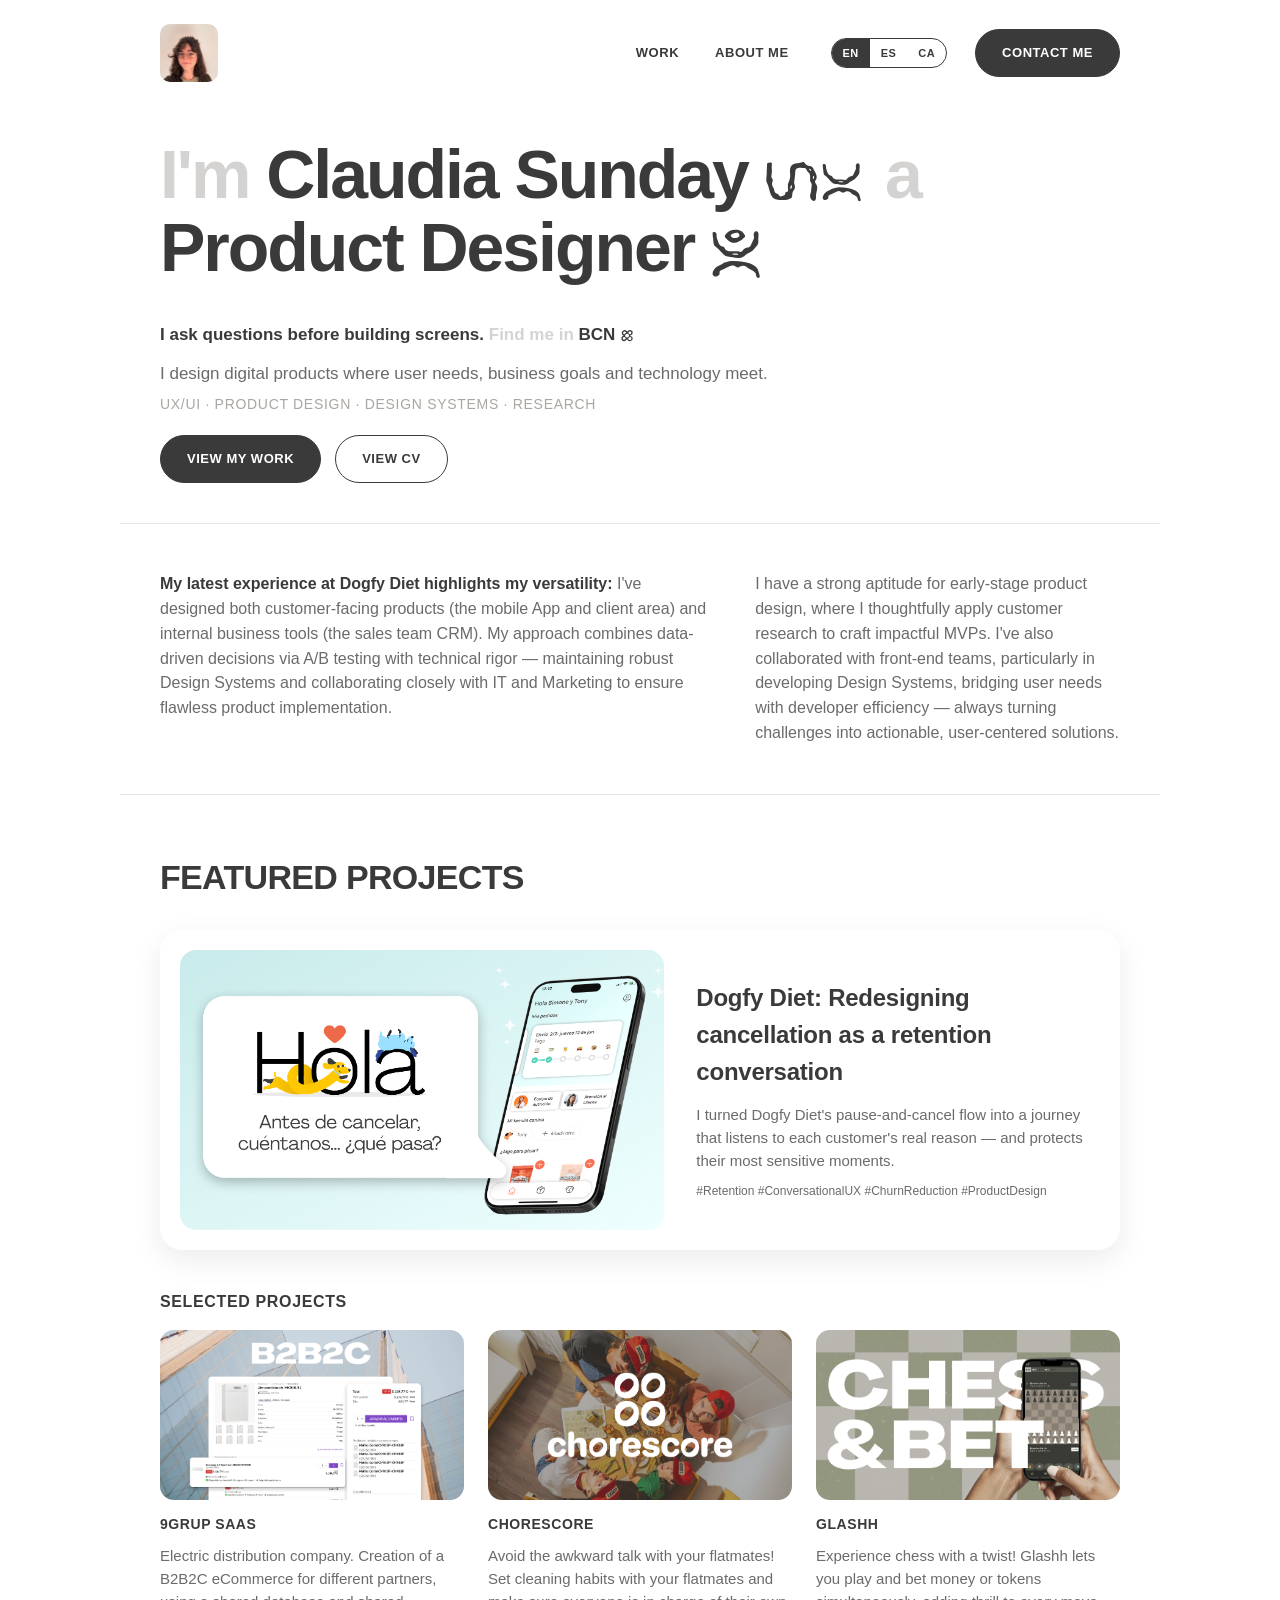
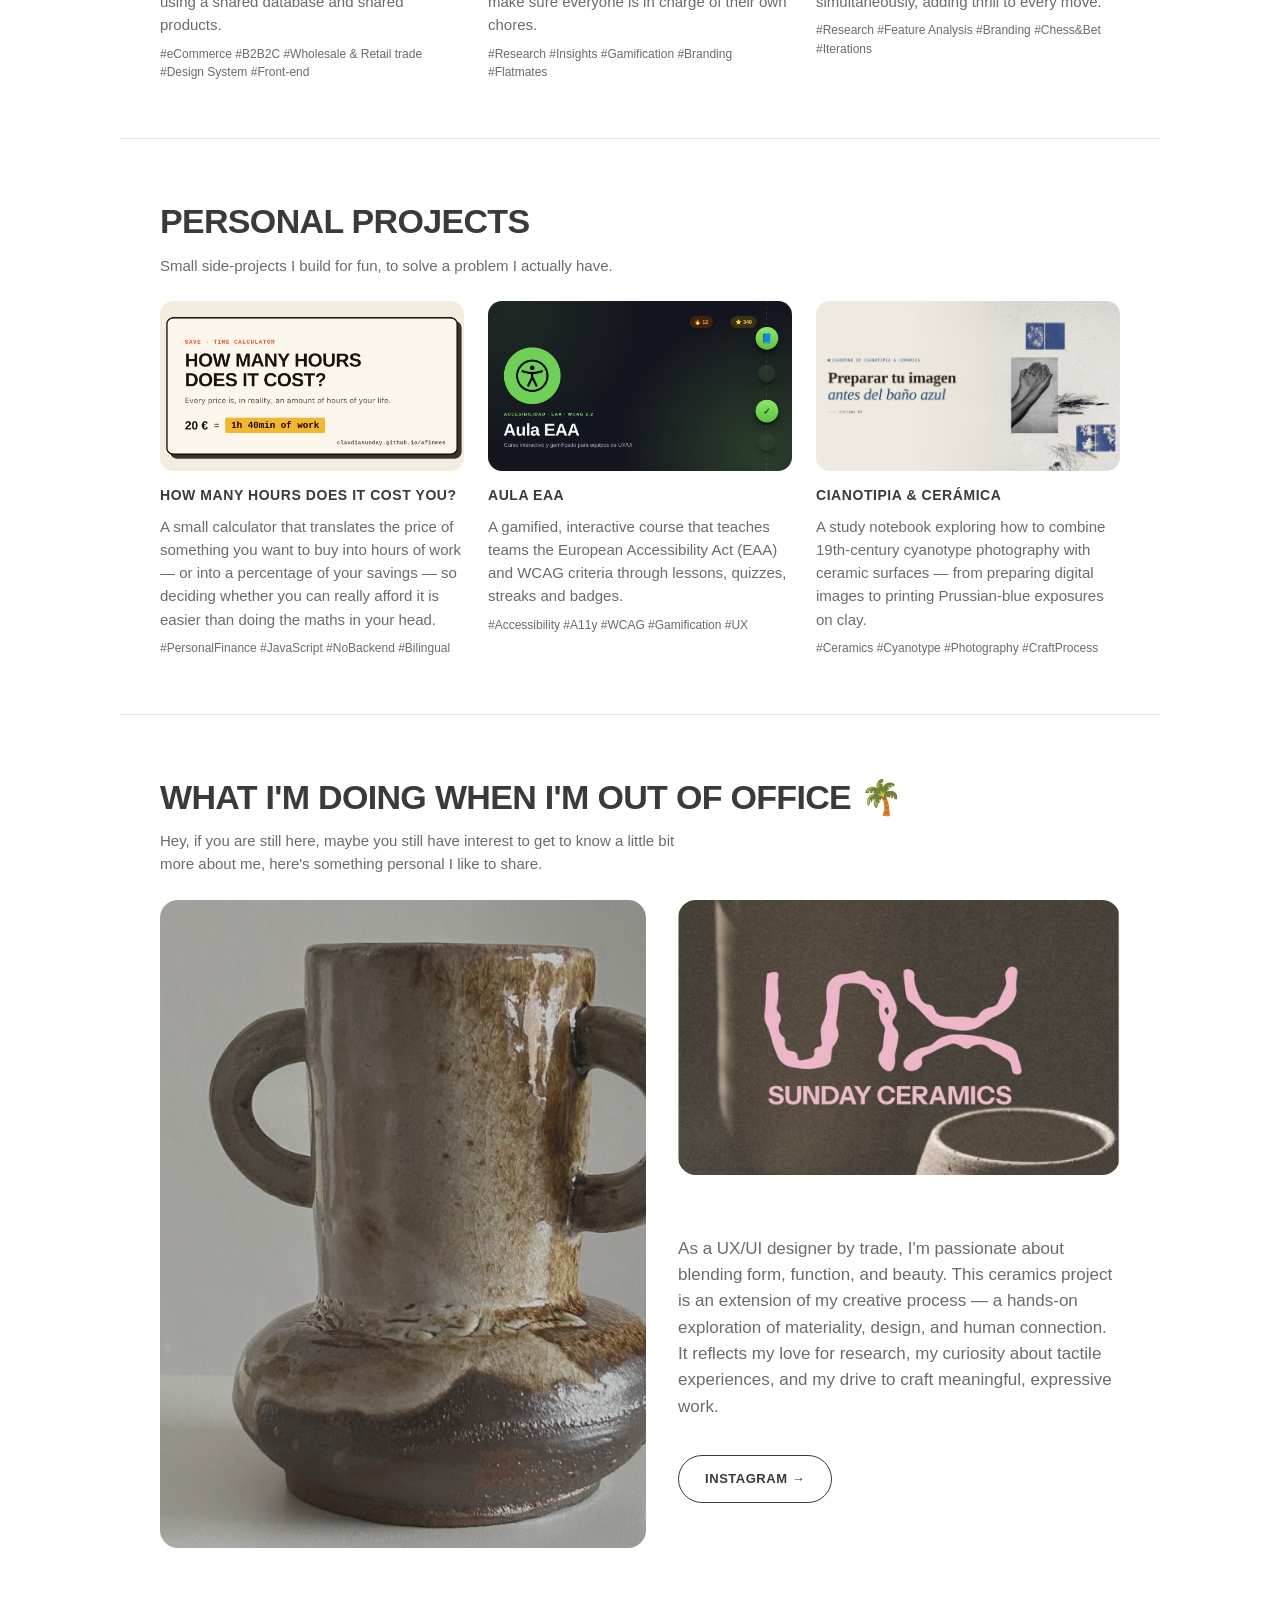
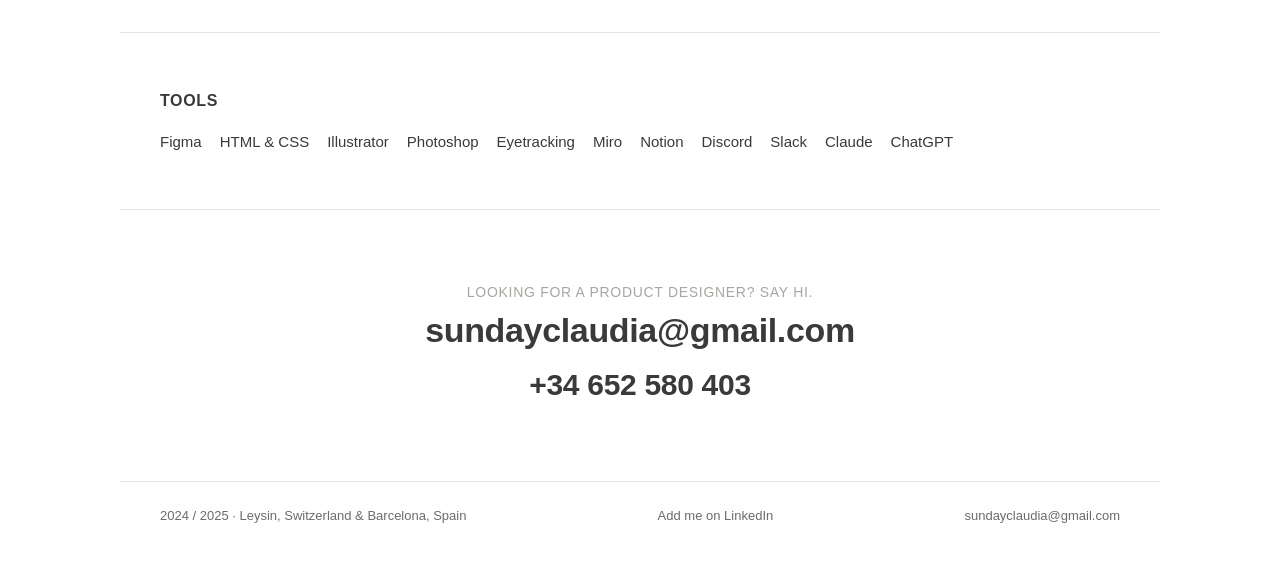
==== index.html @ dccb9d9d "cambios simultaneos" ====
<!DOCTYPE html>
<html lang="en">
<head>
    <meta charset="UTF-8">
    <meta http-equiv="X-UA-Compatible" content="IE=edge">
    <meta name="viewport" content="width=device-width, initial-scale=1.0">
    <link rel="stylesheet" href="stylesheet.css">
    <link rel="icon" href="favicon.png" type="image/png">
    <title>Claudia Domingo Ruiz — Product Designer, UX/UI</title>
    <meta name="description" content="Product Designer (UX/UI) based in Barcelona. Case studies across healthcare, video games, eLearning, risk assessment and FMCG, with a focus on early-stage product design and design systems.">
    <meta name="apple-mobile-web-app-title" content="Claudia Domingo — UX/UI Portfolio">
    <meta property="og:title" content="Claudia Domingo Ruiz — Product Designer, UX/UI">
    <meta property="og:site_name" content="Claudia Domingo — UX/UI Portfolio">
    <meta property="og:description" content="Product Designer (UX/UI) based in Barcelona. Case studies across healthcare, video games, eLearning, risk assessment and FMCG, with a focus on early-stage product design and design systems.">
    <meta property="og:type" content="website">
    <meta property="og:url" content="https://www.claudiasunday.com/">
    <meta name="twitter:card" content="summary_large_image">
    <!-- Google tag (gtag.js) -->
    <script async src="https://www.googletagmanager.com/gtag/js?id=G-ZMJE6FHS1Z"></script>
    <script>
      window.dataLayer = window.dataLayer || [];
      function gtag(){dataLayer.push(arguments);}
      gtag('js', new Date());
      gtag('config', 'G-ZMJE6FHS1Z');
    </script>
</head>
<body>
    <nav class="navbar" id="siteNav">
        <div class="navInner">
            <div class="navLogoClau">
                <a href="#projects"><img src="avatar-nav.jpg" alt="Claudia Domingo Ruiz" class="avatar"></a>
            </div>
            <button type="button" class="hamburger" id="hamburgerBtn" aria-label="Menu" aria-expanded="false">
                    <span></span><span></span><span></span>
                </button>
                <div class="navActions" id="navActions">
                <ul>
                    <li>
                        <a href="#projects" data-i18n="navWork">Work</a>
                    </li>
                    <li><a href="about.html" data-i18n="navAbout">About me</a></li>
                </ul>
                <div class="langToggle" role="group" aria-label="Language">
                    <button type="button" data-setlang="en">EN</button>
                    <button type="button" data-setlang="es">ES</button>
                    <button type="button" data-setlang="ca">CA</button>
                </div>
                <div class="langToggle langToggleMobile" role="group" aria-label="Language">
                    <span class="langMobileLabel" data-i18n="langMobileLabel">You can also view it in:</span>
                    <div class="langMobileLinks">
                        <button type="button" data-setlang="ca" data-i18n="langNameCa">Català</button>
                        <button type="button" data-setlang="es" data-i18n="langNameEs">Castellano</button>
                        <button type="button" data-setlang="en" data-i18n="langNameEn">English</button>
                    </div>
                </div>
                <a href="mailto:sundayclaudia@gmail.com" class="btn-pill nav-cta" data-i18n="navContact">Contact me</a>
            </div>
        </div>
    </nav>
    <div class="navScrim" id="navScrim"></div>

    <section class="hero">
        <h1>
            <span class="muted" data-i18n="heroCalled">I'm</span> <strong>Claudia Sunday</strong> <img src="LOGO.svg" alt="" class="icon-img">
            <span class="muted" data-i18n="heroAmA">a</span> <strong data-i18n="heroProductDesigner">Product Designer</strong> <img src="persona.svg" alt="" class="icon-img">
        </h1>

        <p class="heroFindMe">
            <strong data-i18n="heroAskQuestions">I ask questions before building screens.</strong>
            <span class="muted" data-i18n="heroFindMe">Find me in</span> <strong>BCN</strong> <img src="barcelona.svg" alt="" class="icon-img">
        </p>

        <p class="heroTagline"><span data-i18n="heroTagline">I design digital products where user needs, business goals and technology meet.</span> <span class="dotsep">UX/UI · Product Design · Design Systems · Research</span></p>

        <div class="heroCtas">
            <a href="#projects" class="btn-pill" data-i18n="ctaWork">View my work</a>
            <a href="about.html" class="btn-outline" data-i18n="ctaCV">View CV</a>
        </div>
    </section>

    <section class="homeBioCols">
        <div class="bioCol">
            <p data-i18n="bio1"><strong>My latest experience at Dogfy Diet highlights my versatility:</strong> I've designed both customer-facing products (the mobile App and client area) and internal business tools (the sales team CRM). My approach combines data-driven decisions via A/B testing with technical rigor — maintaining robust Design Systems and collaborating closely with IT and Marketing to ensure flawless product implementation.</p>
        </div>
        <div class="bioCol">
            <p data-i18n="bio2">I have a strong aptitude for early-stage product design, where I thoughtfully apply customer research to craft impactful MVPs. I've also collaborated with front-end teams, particularly in developing Design Systems, bridging user needs with developer efficiency — always turning challenges into actionable, user-centered solutions.</p>
        </div>
    </section>

    <section id="projects" class="projects">
        <div class="projectsHead">
            <h2 data-i18n="projectsHeading">Featured projects</h2>
            <a href="#" class="viewAll" data-i18n="viewAll">View all &rsaquo;</a>
        </div>

        <a class="featuredCase" href="dogfy.html" data-track="card_click" data-project="dogfy" data-location="featured">
            <img src="dogfy-cancel-hero.jpg" alt="Dogfy Diet subscription cancellation flow redesign">
            <div class="featuredCaseText">
                <h3 data-i18n="dogfyTitle">Dogfy Diet: Redesigning cancellation as a retention conversation</h3>
                <p data-i18n="dogfyDesc">I turned Dogfy Diet's pause-and-cancel flow into a journey that listens to each customer's real reason — and protects their most sensitive moments.</p>
                <div class="tags">#Retention #ConversationalUX #ChurnReduction #ProductDesign</div>
            </div>
        </a>

        <h3 class="pixelsTitle" data-i18n="selectedProjectsHeading">Selected projects</h3>
        <div class="projectsGrid">
            <a class="projectCard" href="9grup.html" data-track="card_click" data-project="9grup" data-location="grid">
                <img src="Card1.png" alt="9Grup SaaS project">
                <h3>9Grup SaaS</h3>
                <p data-i18n="p9grupDesc">Electric distribution company. Creation of a B2B2C eCommerce for different partners, using a shared database and shared products.</p>
                <div class="tags">#eCommerce #B2B2C #Wholesale &amp; Retail trade #Design System #Front-end</div>
            </a>
            <a class="projectCard" href="chorescore.html" data-track="card_click" data-project="chorescore" data-location="grid">
                <img src="Card2.png" alt="Chorescore project">
                <h3>Chorescore</h3>
                <p data-i18n="pChorescoreDesc">Avoid the awkward talk with your flatmates! Set cleaning habits with your flatmates and make sure everyone is in charge of their own chores.</p>
                <div class="tags">#Research #Insights #Gamification #Branding #Flatmates</div>
            </a>
            <a class="projectCard" href="glashh.html" data-track="card_click" data-project="glashh" data-location="grid">
                <img src="Card3.png" alt="Glashh project">
                <h3>Glashh</h3>
                <p data-i18n="pGlashhDesc">Experience chess with a twist! Glashh lets you play and bet money or tokens simultaneously, adding thrill to every move.</p>
                <div class="tags">#Research #Feature Analysis #Branding #Chess&amp;Bet #Iterations</div>
            </a>
        </div>
    </section>

    <section class="ceramics" style="border-top:1px solid var(--line);">
        <h2 data-i18n="personalProjectsHeading">Personal projects</h2>
        <p class="sub" data-i18n="personalProjectsSub">Small side-projects I build for fun, to solve a problem I actually have.</p>
        <div class="personalProjectsGrid">
            <a class="projectCard" href="https://claudiasunday.github.io/afinmes/" target="_blank" rel="noopener">
                <img src="afinmes-card-en.png" alt="Quantes hores et costa? — calculator preview" data-i18n-img="afinmesImg">
                <h3 data-i18n="afinmesTitle">How many hours does it cost you?</h3>
                <p data-i18n="afinmesDesc">A small calculator that translates the price of something you want to buy into hours of work — or into a percentage of your savings — so deciding whether you can really afford it is easier than doing the maths in your head.</p>
                <div class="tags">#PersonalFinance #JavaScript #NoBackend #Bilingual</div>
            </a>
            <a class="projectCard" href="https://claudiasunday.github.io/accesibility/" target="_blank" rel="noopener">
                <img src="aula-eaa-card.png" alt="Aula EAA — gamified accessibility course preview">
                <h3 data-i18n="aulaeaaTitle">Aula EAA</h3>
                <p data-i18n="aulaeaaDesc">A gamified, interactive course that teaches teams the European Accessibility Act (EAA) and WCAG criteria through lessons, quizzes, streaks and badges.</p>
                <div class="tags">#Accessibility #A11y #WCAG #Gamification #UX</div>
            </a>
            <a class="projectCard" href="https://claudiasunday.github.io/ceramica-cenotipia/" target="_blank" rel="noopener">
                <img src="cianotipia-card.png" alt="Cianotipia &amp; Cerámica — cyanotype on ceramics study notebook preview">
                <h3 data-i18n="cianotipiaTitle">Cianotipia &amp; Cerámica</h3>
                <p data-i18n="cianotipiaDesc">A study notebook exploring how to combine 19th-century cyanotype photography with ceramic surfaces — from preparing digital images to printing Prussian-blue exposures on clay.</p>
                <div class="tags">#Ceramics #Cyanotype #Photography #CraftProcess</div>
            </a>
        </div>
    </section>

    <section class="ceramics" id="ceramicsSection">
        <h2><span data-i18n="oooHeading">What I'm doing when I'm out of office</span> <span class="emoji">🌴</span></h2>
        <p class="sub" data-i18n="oooSub">Hey, if you are still here, maybe you still have interest to get to know a little bit more about me, here's something personal I like to share.</p>
        <div class="ceramicsGrid" id="ceramicsGrid">
            <img src="ceramics-vases.jpg" alt="Close-up of a handmade glazed ceramic vase with two handles" class="cgLeft">
            <div class="cgRightCol">
                <img src="ceramics-logo.png" alt="Sunday Ceramics logo" class="cgRight" id="cgRight">
                <div class="cgText" id="cgText">
                    <h3 class="pixelsTitle" data-i18n="pixelsTitle">From pixels to pottery</h3>
                    <p data-i18n="pixelsDesc">As a UX/UI designer by trade, I'm passionate about blending form, function, and beauty. This ceramics project is an extension of my creative process — a hands-on exploration of materiality, design, and human connection. It reflects my love for research, my curiosity about tactile experiences, and my drive to craft meaningful, expressive work.</p>
                    <a href="https://www.instagram.com/sun_____house/" target="_blank" rel="noopener" class="btn-outline" style="margin-top:16px;">Instagram &rarr;</a>
                </div>
            </div>
        </div>
    </section>

    <section class="tools">
        <h3 data-i18n="toolsHeading">Tools</h3>
        <ul class="toolsList">
            <li>Figma</li>
            <li>HTML &amp; CSS</li>
            <li>Illustrator</li>
            <li>Photoshop</li>
            <li>Eyetracking</li>
            <li>Miro</li>
            <li>Notion</li>
            <li>Discord</li>
            <li>Slack</li>
            <li>Claude</li>
            <li>ChatGPT</li>
        </ul>
    </section>

    <section class="contact">
        <h2 data-i18n="contactHeading">Looking for a Product Designer? Say hi.</h2>
        <a class="contactEmail" href="mailto:sundayclaudia@gmail.com">sundayclaudia@gmail.com</a>
        <a class="contactPhone" href="tel:+34652580403">+34 652 580 403</a>
    </section>

    <footer class="site">
        <span data-i18n="footerLocation">Barcelona, Spain</span>
        <a href="https://www.linkedin.com/in/claudiadom/" target="_blank" rel="noopener" data-i18n="footerLinkedin">Add me on LinkedIn</a>
        <a href="mailto:sundayclaudia@gmail.com">sundayclaudia@gmail.com</a>
    </footer>

    <script src="i18n.js"></script>
    <script src="reveal.js"></script>
    <script>
        (function () {
            var nav = document.getElementById('siteNav');
            var THRESHOLD = 60;
            function onScroll() {
                if (window.scrollY > THRESHOLD) {
                    nav.classList.add('scrolled');
                } else {
                    nav.classList.remove('scrolled');
                }
            }
            window.addEventListener('scroll', onScroll, { passive: true });
            onScroll();

            var hamburgerBtn = document.getElementById('hamburgerBtn');
            var navActionsEl = document.getElementById('navActions');
            var navScrimEl = document.getElementById('navScrim');
            if (hamburgerBtn && navActionsEl) {
                hamburgerBtn.addEventListener('click', function () {
                    var isOpen = navActionsEl.classList.toggle('open');
                    hamburgerBtn.classList.toggle('open', isOpen);
                    hamburgerBtn.setAttribute('aria-expanded', isOpen ? 'true' : 'false');
                    if (navScrimEl) navScrimEl.classList.toggle('open', isOpen);
                });
                navActionsEl.querySelectorAll('a').forEach(function (link) {
                    link.addEventListener('click', function () {
                        navActionsEl.classList.remove('open');
                        hamburgerBtn.classList.remove('open');
                        hamburgerBtn.setAttribute('aria-expanded', 'false');
                        if (navScrimEl) navScrimEl.classList.remove('open');
                    });
                });
                if (navScrimEl) {
                    navScrimEl.addEventListener('click', function () {
                        navActionsEl.classList.remove('open');
                        hamburgerBtn.classList.remove('open');
                        hamburgerBtn.setAttribute('aria-expanded', 'false');
                        navScrimEl.classList.remove('open');
                    });
                }
            }

            var cgRight = document.getElementById('cgRight');
            var cgText = document.getElementById('cgText');
            var section = document.getElementById('ceramicsSection');
            if (cgRight && cgText && section && 'IntersectionObserver' in window) {
                var cgTimer = null;
                var observer = new IntersectionObserver(function (entries) {
                    entries.forEach(function (entry) {
                        if (entry.isIntersecting) {
                            clearTimeout(cgTimer);
                            cgTimer = setTimeout(function () {
                                cgRight.classList.add('shrink');
                                cgText.classList.add('visible');
                            }, 450);
                            observer.unobserve(section); // reveal once, then leave it visible for good
                        }
                    });
                }, { threshold: 0.45 });
                observer.observe(section);
            }

            var pageDict = {
                en: {
                    heroCalled: "I'm", heroAmA: "a", heroAskQuestions: "I ask questions before building screens.",
                    heroProductDesigner: "Product Designer", heroFindMe: "Find me in",
                    heroTagline: "I design digital products where user needs, business goals and technology meet.",
                    ctaWork: "View my work", ctaCV: "View CV",
                    bio1: "<strong>My latest experience at Dogfy Diet highlights my versatility:</strong> I've designed both customer-facing products (the mobile App and client area) and internal business tools (the sales team CRM). My approach combines data-driven decisions via A/B testing with technical rigor — maintaining robust Design Systems and collaborating closely with IT and Marketing to ensure flawless product implementation.",
                    bio2: "I have a strong aptitude for early-stage product design, where I thoughtfully apply customer research to craft impactful MVPs. I've also collaborated with front-end teams, particularly in developing Design Systems, bridging user needs with developer efficiency — always turning challenges into actionable, user-centered solutions.",
                    projectsHeading: "Featured projects", selectedProjectsHeading: "Selected projects", viewAll: "View all &rsaquo;",
                    dogfyTitle: "Dogfy Diet: Redesigning cancellation as a retention conversation",
                    dogfyDesc: "I turned Dogfy Diet's pause-and-cancel flow into a journey that listens to each customer's real reason — and protects their most sensitive moments.",
                    p9grupDesc: "Electric distribution company. Creation of a B2B2C eCommerce for different partners, using a shared database and shared products.",
                    pChorescoreDesc: "Avoid the awkward talk with your flatmates! Set cleaning habits with your flatmates and make sure everyone is in charge of their own chores.",
                    pGlashhDesc: "Experience chess with a twist! Glashh lets you play and bet money or tokens simultaneously, adding thrill to every move.",
                    oooHeading: "What I'm doing when I'm out of office",
                    oooSub: "Hey, if you are still here, maybe you still have interest to get to know a little bit more about me, here's something personal I like to share.",
                    pixelsTitle: "From pixels to pottery",
                    pixelsDesc: "As a UX/UI designer by trade, I'm passionate about blending form, function, and beauty. This ceramics project is an extension of my creative process — a hands-on exploration of materiality, design, and human connection. It reflects my love for research, my curiosity about tactile experiences, and my drive to craft meaningful, expressive work.",
                    toolsHeading: "Tools",
                    personalProjectsHeading: "Personal projects",
                    personalProjectsSub: "Small side-projects I build for fun, to solve a problem I actually have.",
                    afinmesTitle: "How many hours does it cost you?",
                    afinmesDesc: "A small calculator that translates the price of something you want to buy into hours of work — or into a percentage of your savings — so deciding whether you can really afford it is easier than doing the maths in your head.",
                    aulaeaaTitle: "Aula EAA",
                    aulaeaaDesc: "A gamified, interactive course that teaches teams the European Accessibility Act (EAA) and WCAG criteria through lessons, quizzes, streaks and badges.",
                    cianotipiaTitle: "Cianotipia & Cerámica",
                    cianotipiaDesc: "A study notebook exploring how to combine 19th-century cyanotype photography with ceramic surfaces — from preparing digital images to printing Prussian-blue exposures on clay.",
                    afinmesCta: "Try it &rarr;",
                    afinmesImg: "afinmes-card-en.png"
                },
                es: {
                    heroCalled: "Soy", heroAmA: "Soy", heroAskQuestions: "Hago preguntas antes de hacer pantallas.",
                    heroProductDesigner: "Product Designer", heroFindMe: "Encuéntrame en",
                    heroTagline: "Diseño productos digitales donde se encuentran las necesidades del usuario, los objetivos de negocio y la tecnología.",
                    ctaWork: "Ver mi trabajo", ctaCV: "Ver CV",
                    bio1: "<strong>Mi última experiencia en Dogfy Diet muestra mi versatilidad:</strong> he diseñado tanto productos de cara al cliente (la App y el área de cliente) como herramientas internas de negocio (el CRM del equipo de ventas). Mi enfoque combina decisiones basadas en datos mediante A/B testing con rigor técnico — manteniendo Design Systems robustos y colaborando estrechamente con IT y Marketing para asegurar una implementación impecable.",
                    bio2: "Tengo una gran aptitud para el diseño de producto en fases tempranas, donde aplico la investigación de usuarios de forma reflexiva para crear MVPs con impacto real. También he colaborado con equipos de front-end, especialmente desarrollando Design Systems, conectando las necesidades del usuario con la eficiencia del desarrollador — convirtiendo siempre los retos en soluciones centradas en las personas.",
                    projectsHeading: "Proyectos destacados", selectedProjectsHeading: "Proyectos seleccionados", viewAll: "Ver todos &rsaquo;",
                    dogfyTitle: "Dogfy Diet: rediseñar la cancelación como una conversación de retención",
                    dogfyDesc: "Convertí el flujo de pausas y bajas de Dogfy Diet en un recorrido que escucha el porqué de cada cliente — y protege sus momentos más sensibles.",
                    p9grupDesc: "Empresa de distribución eléctrica. Creación de un eCommerce B2B2C para distintos partners, usando una base de datos y productos compartidos.",
                    pChorescoreDesc: "¡Evita la charla incómoda con tus compañeros de piso! Crea hábitos de limpieza y asegúrate de que cada uno se hace cargo de sus tareas.",
                    pGlashhDesc: "Vive el ajedrez con un giro distinto. Glashh te permite jugar y apostar dinero o tokens a la vez, añadiendo emoción a cada movimiento.",
                    oooHeading: "Qué hago cuando estoy fuera de la oficina",
                    oooSub: "Oye, si sigues aquí, quizá te interese conocerme un poco mejor — aquí va algo personal que me gusta compartir.",
                    pixelsTitle: "De los píxeles a la cerámica",
                    pixelsDesc: "Como diseñadora UX/UI de profesión, me apasiona combinar forma, función y belleza. Este proyecto de cerámica es una extensión de mi proceso creativo — una exploración práctica de la materialidad, el diseño y la conexión humana. Refleja mi amor por la investigación, mi curiosidad por las experiencias táctiles y mis ganas de crear trabajo significativo y expresivo.",
                    toolsHeading: "Herramientas",
                    personalProjectsHeading: "Proyectos personales",
                    personalProjectsSub: "Pequeños proyectos que hago por diversión, para resolver un problema que tengo de verdad.",
                    afinmesTitle: "¿Cuántas horas te cuesta?",
                    afinmesDesc: "Una pequeña calculadora que traduce el precio de una compra en horas de trabajo — o en un porcentaje de tus ahorros — para que decidir si te lo puedes permitir sea más fácil que hacer números de cabeza.",
                    aulaeaaTitle: "Aula EAA",
                    aulaeaaDesc: "Curso interactivo y gamificado que enseña a los equipos la Ley Europea de Accesibilidad (EAA) y los criterios WCAG a través de lecciones, quizzes, rachas e insignias.",
                    cianotipiaTitle: "Cianotipia & Cerámica",
                    cianotipiaDesc: "Un cuaderno de estudio sobre cómo combinar la cianotipia (técnica fotográfica del siglo XIX) con superficies cerámicas — desde la preparación digital de la imagen hasta la exposición en azul de Prusia sobre barro.",
                    afinmesCta: "Pruébala &rarr;",
                    afinmesImg: "afinmes-card-es.png"
                },
                ca: {
                    heroCalled: "Sóc", heroAmA: "Sóc", heroAskQuestions: "Faig preguntes abans de fer pantalles.",
                    heroProductDesigner: "Product Designer", heroFindMe: "Troba'm a",
                    heroTagline: "Dissenyo productes digitals on es troben les necessitats de l'usuari, els objectius de negoci i la tecnologia.",
                    ctaWork: "Veure la meva feina", ctaCV: "Veure CV",
                    bio1: "<strong>La meva última experiència a Dogfy Diet mostra la meva versatilitat:</strong> he dissenyat tant productes de cara al client (l'App i l'àrea de client) com eines internes de negoci (el CRM de l'equip de vendes). El meu enfocament combina decisions basades en dades mitjançant A/B testing amb rigor tècnic — mantenint Design Systems robustos i col·laborant estretament amb IT i Marketing per assegurar una implementació impecable.",
                    bio2: "Tinc una gran aptitud pel disseny de producte en fases inicials, on aplico la recerca d'usuaris de forma reflexiva per crear MVPs amb impacte real. També he col·laborat amb equips de front-end, especialment desenvolupant Design Systems, connectant les necessitats de l'usuari amb l'eficiència del desenvolupador — convertint sempre els reptes en solucions centrades en les persones.",
                    projectsHeading: "Projectes destacats", selectedProjectsHeading: "Projectes seleccionats", viewAll: "Veure tots &rsaquo;",
                    dogfyTitle: "Dogfy Diet: redissenyar la cancel·lació com una conversa de retenció",
                    dogfyDesc: "Vaig convertir el flux de pauses i baixes de Dogfy Diet en un recorregut que escolta el perquè de cada client — i protegeix els seus moments més sensibles.",
                    p9grupDesc: "Empresa de distribució elèctrica. Creació d'un eCommerce B2B2C per a diferents partners, amb una base de dades i productes compartits.",
                    pChorescoreDesc: "Evita la conversa incòmoda amb els teus companys de pis! Crea hàbits de neteja i assegura't que cadascú es fa càrrec de les seves tasques.",
                    pGlashhDesc: "Viu els escacs amb un gir diferent. Glashh et permet jugar i apostar diners o tokens alhora, afegint emoció a cada moviment.",
                    oooHeading: "Què faig quan estic fora de l'oficina",
                    oooSub: "Ei, si encara ets aquí, potser t'interessa conèixer-me una mica millor — aquí va alguna cosa personal que m'agrada compartir.",
                    pixelsTitle: "Dels píxels a la ceràmica",
                    pixelsDesc: "Com a dissenyadora UX/UI d'ofici, m'apassiona combinar forma, funció i bellesa. Aquest projecte de ceràmica és una extensió del meu procés creatiu — una exploració pràctica de la materialitat, el disseny i la connexió humana. Reflecteix el meu amor per la recerca, la meva curiositat per les experiències tàctils i les meves ganes de crear treball significatiu i expressiu.",
                    toolsHeading: "Eines",
                    personalProjectsHeading: "Projectes personals",
                    personalProjectsSub: "Petits projectes que faig per diversió, per resoldre un problema que tinc de veritat.",
                    afinmesTitle: "Quantes hores et costa?",
                    afinmesDesc: "Una calculadora que tradueix el preu d'una compra en hores de feina — o en percentatge del teu estalvi — perquè decidir si te la pots permetre sigui més fàcil que fer números al cap.",
                    aulaeaaTitle: "Aula EAA",
                    aulaeaaDesc: "Curs interactiu i gamificat que ensenya als equips la Llei Europea d'Accessibilitat (EAA) i els criteris WCAG mitjançant lliçons, qüestionaris, ratxes i insígnies.",
                    cianotipiaTitle: "Cianotipia & Ceràmica",
                    cianotipiaDesc: "Un quadern d'estudi sobre com combinar la cianotípia (tècnica fotogràfica del segle XIX) amb superfícies ceràmiques — des de la preparació digital de la imatge fins a l'exposició en blau de Prússia sobre fang.",
                    afinmesCta: "Prova-la &rarr;",
                    afinmesImg: "afinmes-card-ca.png"
                }
            };
            I18N_APPLY(pageDict);
        })();
    </script>
</body>
</html>
---- stylesheet.css ----
:root {
    --ink: #3A3A3A;
    --bg: #FFFFFF;
    --muted: #6B6B6B;
    --line: #E4E4E4;
    --accent: #2F6BFF;
    --radius-pill: 999px;
    --maxw: 1040px;
}

html {
    scroll-behavior: smooth;
}

* { box-sizing: border-box; }

body {
    margin: 0;
    background: var(--bg);
    color: var(--ink);
    font-family: "Helvetica Neue", Helvetica, Arial, sans-serif;
    font-size: 17px;
    line-height: 1.55;
    -webkit-font-smoothing: antialiased;
}

h1, h2, h3 {
    font-weight: 800;
    letter-spacing: -0.02em;
    margin: 0;
}

p { color: var(--muted); margin: 0 0 1.1em; max-width: 62ch; }
a { color: var(--ink); }

section, footer.site {
    max-width: var(--maxw);
    margin: 0 auto;
    padding: 56px 40px;
}

/* NAV */
.navbar {
    position: sticky;
    top: 0;
    z-index: 100;
    background: var(--bg);
    margin: 0;
    padding: 0;
    transition: box-shadow .3s ease;
}
.navInner {
    max-width: var(--maxw);
    margin: 0 auto;
    display: flex;
    align-items: center;
    justify-content: space-between;
    padding: 24px 40px;
    transition: padding .3s ease;
}
.navbar.scrolled {
    box-shadow: 0 1px 0 var(--line);
}
.navLogoClau .avatar {
    height: 58px; width: 58px; object-fit: cover;
    border-radius: 10px; display: block;
    transition: height .3s ease, width .3s ease;
}
.navbar.scrolled .navLogoClau .avatar {
    height: 44px; width: 44px;
}
.navActions { display: flex; align-items: center; gap: 28px; }
.navbar ul { list-style: none; display: flex; flex-direction: row; gap: 8px; margin: 0; padding: 0; }
.navbar li { text-transform: uppercase; font-size: 13px; font-weight: 700; letter-spacing: .04em; }
.navbar ul a { display: block; color: var(--ink); text-decoration: none; padding: 10px 14px; transition: color .15s; }
.navbar ul a:hover { color: var(--accent); }
.nav-cta { margin: 0; padding: 14px 24px; font-size: 12px; }
.langToggle {
    display: flex;
    align-items: center;
    border: 1.5px solid var(--ink);
    border-radius: var(--radius-pill);
    overflow: hidden;
}
.langToggle button {
    background: transparent;
    border: none;
    color: var(--ink);
    font-size: 11px;
    font-weight: 700;
    letter-spacing: .04em;
    padding: 8px 11px;
    cursor: pointer;
    transition: background .15s, color .15s;
}
.langToggle button.active { background: var(--ink); color: #fff; }
.langToggle button:not(.active):hover { background: #F5F4F1; }
.langToggleMobile { display: none; }
.langMobileLabel {
    font-size: 12px;
    color: var(--muted);
    text-transform: uppercase;
    letter-spacing: .04em;
}
.langMobileLinks { display: flex; gap: 16px; }
.langToggleMobile .langMobileLinks button {
    background: none;
    border: none;
    padding: 0;
    font-size: 14px;
    font-weight: 700;
    color: var(--ink);
    text-decoration: underline;
    text-underline-offset: 3px;
    cursor: pointer;
}
.langToggleMobile .langMobileLinks button.active { color: var(--accent); }

/* HERO */
.hero {
    padding-top: 32px;
    padding-bottom: 40px;
}
.hero h1 {
    font-size: clamp(32px, 8.5vw, 68px);
    line-height: 1.08;
    letter-spacing: -0.03em;
    margin-bottom: 40px;
    max-width: none;
    font-weight: 800;
    color: var(--ink);
}
.hero h1 .muted { color: #d4d3d2; font-weight: 800; }
.hero h1 .icon-img { height: 0.9em; width: auto; vertical-align: middle; display: inline-block; }
.hero p { font-size: 17px; max-width: 68ch; }
.heroFindMe {
    font-size: clamp(20px, 5.4vw, 44px);
    line-height: 1.2;
    font-weight: 800;
    color: var(--ink);
    margin-top: 0;
    margin-bottom: 16px;
}
.heroFindMe .muted { color: #d4d3d2; font-weight: 800; }
.heroFindMe .icon-img { height: 0.9em; width: auto; vertical-align: middle; display: inline-block; }
.hero p strong { color: var(--ink); }

.btn-pill, .btn-outline {
    display: inline-flex;
    align-items: center;
    justify-content: center;
    height: 48px;
    box-sizing: border-box;
    text-decoration: none;
    font-weight: 700;
    font-size: 13px;
    text-transform: uppercase;
    letter-spacing: .04em;
    padding: 0 26px;
    border-radius: var(--radius-pill);
    border: 1.5px solid var(--ink);
    transition: opacity .15s, background .15s, color .15s;
}
.btn-pill {
    background: var(--ink);
    color: #fff;
}
.btn-pill:hover { opacity: .78; }

/* DESCRIBE */
.describe { border-top: 1px solid var(--line); }
.describe h2 { font-size: clamp(22px, 2.6vw, 28px); margin-bottom: 16px; }
.describe p { max-width: 72ch; }

/* CERAMICS */
.ceramics { border-top: 1px solid var(--line); }
.ceramics h2 { font-size: clamp(26px, 3.4vw, 34px); text-transform: uppercase; }
.ceramics .sub { margin-top: 6px; font-size: 15px; }
.ceramicsGrid {
    display: grid;
    grid-template-columns: 1.1fr 1fr;
    gap: 32px;
    margin: 24px 0 28px;
    align-items: stretch;
}
.cgLeft {
    width: 100%;
    height: 100%;
    min-height: 460px;
    object-fit: cover;
    border-radius: 18px;
    display: block;
}
.cgRightCol { display: flex; flex-direction: column; }
.cgRight {
    width: 100%;
    height: 400px;
    object-fit: cover;
    border-radius: 18px;
    display: block;
    transition: height .6s cubic-bezier(.4,0,.2,1);
}
.cgRight.shrink { height: 275px; }
.cgText {
    max-height: 0;
    opacity: 0;
    overflow: hidden;
    transition: max-height .6s cubic-bezier(.4,0,.2,1), opacity .5s ease .1s, margin-top .6s ease;
}
.cgText.visible {
    max-height: 600px;
    opacity: 1;
    margin-top: 20px;
}
.pixelsTitle {
    font-size: 16px;
    font-weight: 800;
    text-transform: uppercase;
    letter-spacing: .04em;
    color: var(--ink);
    margin: 0 0 16px;
}
@media (max-width: 720px) {
    .ceramicsGrid { grid-template-columns: 1fr; }
    .cgLeft { height: 420px; min-height: 0; }
}

/* PROJECTS */
.projects { border-top: 1px solid var(--line); }
.projectsHead { display: flex; align-items: baseline; justify-content: space-between; margin-bottom: 26px; }
.projectsHead h2 { font-size: clamp(26px, 3.4vw, 34px); text-transform: uppercase; }
.viewAll { display: none; font-size: 13px; font-weight: 700; text-decoration: none; color: var(--muted); }
@media (max-width: 720px) {
    .projectsHead { flex-direction: column; align-items: flex-start; }
    .viewAll { order: -1; align-self: flex-end; margin-bottom: 8px; font-size: 12px; }
}

.projectsGrid { display: grid; grid-template-columns: repeat(3, 1fr); gap: 24px; }
.personalProjectsGrid { display: grid; grid-template-columns: repeat(3, 1fr); gap: 24px; margin-top: 24px; }
.projectCard { text-decoration: none; color: var(--ink); display: block; }
.projectCard img {
    width: 100%; height: 170px; object-fit: cover;
    border-radius: 14px; display: block; margin-bottom: 14px;
    transition: transform .2s ease;
}
.projectCard:hover img { transform: translateY(-3px); }
.projectCard h3 { font-size: 14px; text-transform: uppercase; letter-spacing: .04em; margin-bottom: 8px; }
.projectCard p { font-size: 15px; margin-bottom: 8px; }
.projectCard .tags { font-size: 12px; color: var(--muted); }

/* TOOLS */
.tools { border-top: 1px solid var(--line); }
.tools h3 { font-size: 16px; text-transform: uppercase; letter-spacing: .04em; margin-bottom: 16px; }
.toolsList { list-style: none; margin: 0; padding: 0; display: flex; flex-wrap: wrap; gap: 10px 18px; }
.toolsList li { font-size: 15px; }

/* CONTACT */
.contact { border-top: 1px solid var(--line); text-align: center; padding-top: 72px; padding-bottom: 72px; }
.contact h2 { font-size: 16px; text-transform: uppercase; letter-spacing: .06em; color: var(--muted); font-weight: 700; }
.contactEmail, .contactPhone {
    display: block; text-decoration: none; color: var(--ink);
    font-weight: 800; letter-spacing: -0.01em;
}
.contactEmail { font-size: clamp(22px, 3.6vw, 34px); margin-bottom: 6px; }
.contactPhone { font-size: clamp(20px, 3.2vw, 30px); }

/* FOOTER */
footer.site {
    border-top: 1px solid var(--line);
    display: flex; flex-wrap: wrap; gap: 14px;
    justify-content: space-between;
    font-size: 13px; color: var(--muted);
    padding-top: 24px; padding-bottom: 40px;
}
footer.site a { color: var(--muted); text-decoration: none; }
footer.site a:hover { color: var(--ink); }

@media (max-width: 720px) {
    .projectsGrid, .ceramicsGrid, .personalProjectsGrid { grid-template-columns: 1fr; }
}

/* CREATIVE SPACE — marquee bar */
.marqueeBar {
    display: flex;
    align-items: center;
    gap: 24px;
    padding: 20px 40px;
    border-bottom: 1px solid var(--line);
    max-width: none;
    overflow: hidden;
}
.marqueeLabel {
    display: flex; align-items: center; gap: 8px;
    flex: none;
    font-size: 22px; font-weight: 800; text-transform: uppercase;
    letter-spacing: -0.01em; color: var(--ink);
}
.marqueeLabel .marqueeIcon { height: 22px; width: auto; }
.marquee { overflow: hidden; flex: 1; -webkit-mask-image: linear-gradient(90deg, transparent, #000 4%, #000 96%, transparent); mask-image: linear-gradient(90deg, transparent, #000 4%, #000 96%, transparent); }
.marquee-track {
    display: inline-flex;
    white-space: nowrap;
    animation: marquee-scroll 22s linear infinite;
}
.marquee-track span {
    font-size: 22px;
    font-weight: 800;
    text-transform: uppercase;
    letter-spacing: -0.01em;
    color: #A9A6A2;
}
@keyframes marquee-scroll {
    from { transform: translateX(0); }
    to { transform: translateX(-50%); }
}
@media (prefers-reduced-motion: reduce) {
    .marquee-track { animation: none; }
}

/* CREATIVE SPACE — split panel */
.splitPanel {
    display: grid;
    grid-template-columns: 1.4fr 1fr;
    gap: 0;
    max-width: none;
    padding: 0;
    height: 70vh;
    min-height: 420px;
}
.splitLeft, .splitRight {
    overflow: hidden;
    position: relative;
}
.splitLeft img {
    width: 100%; height: 100%; object-fit: cover; display: block;
}
.splitRight {
    background: #3C3831;
    display: flex; align-items: center; justify-content: center;
}
.splitLogo { width: 60%; max-width: 320px; display: block; }

.ceramicsCopy { padding-top: 56px; }
.ceramicsCopy h2 { font-size: clamp(26px, 3.4vw, 34px); text-transform: uppercase; margin-bottom: 18px; }
.ceramicsCopy p { max-width: 68ch; }

@media (max-width: 720px) {
    .splitPanel { grid-template-columns: 1fr; height: auto; }
    .splitLeft, .splitRight { height: 320px; }
}

/* HERO — tagline + CTAs (Figma update) */
.heroTagline {
    font-size: 18px;
    color: var(--muted);
    max-width: 60ch;
    margin-top: 8px;
}
.heroTagline .dotsep { display: block; margin-top: 6px; font-size: 14px; text-transform: uppercase; letter-spacing: .05em; color: #A9A6A2; }
.heroCtas { display: flex; gap: 14px; margin-top: 20px; }
@media (max-width: 720px) {
    .heroCtas { flex-direction: column; }
    .heroCtas .btn-pill, .heroCtas .btn-outline {
        width: 100%;
        text-align: center;
    }
}
.btn-outline {
    display: inline-block;
    background: transparent;
    color: var(--ink);
    text-decoration: none;
    font-weight: 700;
    font-size: 13px;
    text-transform: uppercase;
    letter-spacing: .04em;
    padding: 13px 26px;
    border: 1.5px solid var(--ink);
    border-radius: var(--radius-pill);
    transition: background .15s, color .15s;
}
.btn-outline:hover { background: var(--ink); color: #fff; }

/* BIO — home page, two text columns */
.homeBioCols {
    border-top: 1px solid var(--line);
    display: grid;
    grid-template-columns: 1.5fr 1fr;
    gap: 48px;
    padding-top: 48px;
    padding-bottom: 48px;
    align-items: start;
}
@media (max-width: 720px) {
    .homeBioCols { grid-template-columns: 1fr; gap: 24px; }
}

/* BIO — about page, photo + text */
.bioCols {
    border-top: 1px solid var(--line);
    display: grid;
    grid-template-columns: 1fr 220px;
    gap: 48px;
    padding-top: 48px;
    padding-bottom: 48px;
    align-items: start;
}
.bioCol p { font-size: 16px; max-width: none; margin: 0; }
.bioCol p strong { color: var(--ink); }
.bioPhoto {
    display: flex;
    justify-content: center;
    padding-top: 8px;
}
.bioPhoto .polaroid {
    width: 100%;
    max-width: 220px;
    height: auto;
    display: block;
    background: #fff;
    padding: 12px 12px 32px;
    box-shadow: 0 22px 45px rgba(0,0,0,.16), 0 3px 10px rgba(0,0,0,.10);
    transform: rotate(5deg);
    transition: transform .35s ease;
}
.bioPhoto:hover .polaroid { transform: rotate(1deg) scale(1.03); }
@media (max-width: 860px) {
    .bioPhoto { grid-column: 1 / -1; padding-bottom: 8px; }
}
@media (max-width: 720px) {
    .bioCols { grid-template-columns: 1fr; gap: 24px; }
    .bioPhoto { grid-column: auto; }
}

/* FEATURED CASE STUDY */
.featuredCase {
    display: grid;
    grid-template-columns: 1.2fr 1fr;
    gap: 32px;
    align-items: center;
    text-decoration: none;
    color: var(--ink);
    background: #FFFFFF;
    box-shadow: 0 10px 30px rgba(17, 17, 17, 0.08);
    border-radius: 22px;
    padding: 20px;
    margin-bottom: 40px;
}
.featuredCase img {
    width: 100%; height: 280px; object-fit: cover;
    border-radius: 16px; display: block;
}
.featuredCaseText h3 {
    font-size: clamp(18px, 1.9vw, 24px);
    text-transform: none;
    letter-spacing: -0.01em;
    margin-bottom: 12px;
}
.featuredCaseText p { font-size: 15px; margin-bottom: 10px; }
.featuredCaseText .tags { font-size: 12px; color: var(--muted); }
@media (max-width: 720px) {
    .featuredCase { grid-template-columns: 1fr; }
    .featuredCase img { height: 150px; object-position: center; }
}

/* CONTACT heading — now a full sentence, not a small label */
.contact h2 {
    font-size: 14px;
    text-transform: uppercase;
    letter-spacing: .05em;
    color: #A9A6A2;
    font-weight: 400;
}

/* ABOUT ME */
.cvPlaceholder {
    border: 1.5px dashed var(--line);
    border-radius: 16px;
    padding: 32px;
    margin-top: 20px;
}
.cvPlaceholder p { max-width: 60ch; margin: 0; }

.cvBlock { margin-top: 40px; }

/* TIMELINE — working & academic history (progress-bar style) */
.timeline { position: relative; margin-top: 8px; }
.timelineItem { display: flex; gap: 20px; position: relative; padding-bottom: 34px; }
.timelineItem:last-child { padding-bottom: 0; }
.timelineMarker { position: relative; width: 14px; flex: 0 0 14px; display: flex; justify-content: center; }
.timelineDot {
    width: 13px; height: 13px; margin-top: 4px; border-radius: 50%;
    background: var(--bg); border: 2.5px solid var(--line);
    box-sizing: border-box; z-index: 1;
}
.timelineItem.current .timelineDot { background: var(--accent); border-color: var(--accent); }
.timelineItem:not(:last-child) .timelineMarker::after {
    content: "";
    position: absolute;
    top: 20px;
    bottom: -34px;
    left: 50%;
    width: 2px;
    background: var(--line);
    transform: translateX(-50%);
}
.timelineContent { flex: 1; min-width: 0; padding-top: 1px; }
.timelineTop {
    display: flex;
    justify-content: space-between;
    align-items: flex-start;
    gap: 16px;
    flex-wrap: wrap;
    margin-bottom: 6px;
}
.timelineYear {
    display: block;
    font-size: 12px;
    font-weight: 700;
    text-transform: uppercase;
    letter-spacing: .06em;
    color: var(--accent);
    margin-bottom: 4px;
}
.timelineTitle { font-size: 17px; font-weight: 800; margin: 0; color: var(--ink); }
.timelineTag {
    flex: 0 0 auto;
    font-size: 11px;
    font-weight: 700;
    text-transform: uppercase;
    letter-spacing: .06em;
    color: var(--accent);
    border: 1.5px solid var(--accent);
    border-radius: var(--radius-pill);
    padding: 5px 14px;
    white-space: nowrap;
}
.timelineContent p { font-size: 15px; margin: 0 0 6px; max-width: 65ch; }
@media (max-width: 560px) {
    .timelineTop { flex-direction: column; }
    .timelineTag { order: -1; }
}
.cvSkillsGrid {
    margin-top: 40px;
    display: grid;
    grid-template-columns: repeat(3, 1fr);
    gap: 32px;
}
.cvSkillsGrid li { font-size: 15px; color: var(--muted); }
@media (max-width: 720px) {
    .cvSkillsGrid { grid-template-columns: 1fr; }
}

.methodRow { display: grid; grid-template-columns: 1fr 2.2fr; gap: 32px; margin-top: 24px; }
.methodIntro p { max-width: 32ch; }
.methodList { display: flex; flex-direction: column; gap: 32px; }
.methodLabel {
    display: block;
    font-size: 13px;
    font-weight: 700;
    text-transform: uppercase;
    letter-spacing: .04em;
    color: var(--muted);
    margin-bottom: 8px;
}
.methodItem p { max-width: 70ch; }
@media (max-width: 720px) {
    .methodRow { grid-template-columns: 1fr; }
}

/* DOGFY CASE STUDY */
.caseMeta {
    display: grid;
    grid-template-columns: repeat(4, 1fr);
    gap: 24px;
    border-top: 1px solid var(--line);
    border-bottom: 1px solid var(--line);
    padding-top: 24px;
    padding-bottom: 24px;
}
.caseMeta span { display: block; font-size: 12px; text-transform: uppercase; letter-spacing: .05em; color: var(--muted); margin-bottom: 6px; }
.caseMeta p { margin: 0; font-size: 15px; color: var(--ink); max-width: none; }

.challengeList { list-style: none; counter-reset: challenge; padding: 0; margin: 20px 0 0; display: flex; flex-direction: column; gap: 18px; }
.challengeList li { counter-increment: challenge; position: relative; padding-left: 40px; font-size: 15px; color: var(--muted); max-width: 75ch; }
.challengeList li::before {
    content: counter(challenge);
    position: absolute; left: 0; top: 0;
    width: 26px; height: 26px; border-radius: 50%;
    background: var(--ink); color: #fff;
    font-size: 12px; font-weight: 700;
    display: flex; align-items: center; justify-content: center;
}
.challengeList li strong { color: var(--ink); }
.challengeList.plainBullets li { padding-left: 4px; }
.challengeList.plainBullets li::before { content: none; }
.designQuestion {
    margin-top: 24px;
    padding: 18px 20px;
    background: #F5F4F1;
    border-radius: 14px;
    font-size: 15px;
    color: var(--ink);
    max-width: 75ch;
}

.insightBox {
    margin-top: 28px;
    padding: 24px 26px;
    border: 1.5px solid var(--ink);
    border-radius: 18px;
}
.insightLabel { display: block; font-size: 12px; text-transform: uppercase; letter-spacing: .05em; color: var(--muted); margin-bottom: 10px; }
.insightBox p { font-size: 16px; color: var(--ink); max-width: 75ch; margin-bottom: 10px; }
.insightBox p:last-child { margin-bottom: 0; }

.phaseList { display: flex; flex-direction: column; margin-top: 24px; }
.phaseItem { display: flex; gap: 20px; padding: 18px 0; border-top: 1px solid var(--line); }
.phaseItem:last-child { border-bottom: 1px solid var(--line); }
.phaseItem.highlight { background: #F5F4F1; border-radius: 14px; padding: 18px 16px; border-top: none; }
.phaseNum {
    flex: none;
    width: 32px; height: 32px; border-radius: 50%;
    background: var(--ink); color: #fff;
    font-size: 13px; font-weight: 700;
    display: flex; align-items: center; justify-content: center;
}
.phaseItem strong { display: block; margin-bottom: 4px; font-size: 15px; color: var(--ink); }
.phaseItem p { margin: 0; font-size: 14px; max-width: 65ch; }
.phaseItem em { font-style: normal; color: var(--ink); font-weight: 600; }

.frictionTable { margin-top: 20px; display: flex; flex-direction: column; }
.frictionRow { display: grid; grid-template-columns: 1fr 1fr; gap: 20px; padding: 14px 0; border-top: 1px solid var(--line); }
.frictionRow:last-child { border-bottom: 1px solid var(--line); }
.frictionRow span:first-child { font-weight: 700; font-size: 14px; color: var(--ink); }
.frictionRow span:last-child { font-size: 14px; color: var(--muted); }

.resultsGrid { display: grid; grid-template-columns: repeat(2, 1fr); gap: 24px; margin-top: 20px; }
.resultCard { padding: 22px; border-radius: 16px; background: #F5F4F1; }
.resultCard h3 { font-size: 15px; margin-bottom: 8px; }
.resultCard p { margin: 0; font-size: 14px; }
.resultCard.pending { background: transparent; border: 1.5px dashed var(--line); }

.ctxVisualDesktop { display: block; width: 100%; height: auto; }
.ctxVisualMobile { display: none; width: 100%; height: auto; }
@media (max-width: 720px) {
    .ctxVisualDesktop { display: none; }
    .ctxVisualMobile { display: block; }
}

.researchNotesGrid { display: grid; grid-template-columns: repeat(3, 1fr); gap: 20px; margin-top: 24px; }
.researchNotesGrid .resultCard { padding: 20px; }
.researchNotesGrid .resultCard p { font-size: 14px; margin: 0; }
.researchNotesGrid .resultCard.highlight { background: transparent; border: 1.5px solid var(--ink); }
@media (max-width: 720px) {
    .caseMeta { grid-template-columns: 1fr 1fr; }
    .resultsGrid { display: flex; flex-direction: column; gap: 20px; margin-top: 20px; }
    .frictionRow { grid-template-columns: 1fr; }
    .researchNotesGrid { grid-template-columns: 1fr; }
}

/* CHORESCORE — hero photo zoom-out + teleprompter text reveal */
.chorescoreHeroPhone { will-change: transform; }
@media (max-width: 720px) {
    .chorescoreHeroPhone { max-width: 70%; }
}
@media (max-width: 720px) {
    .dogfyHeroPhone { max-width: 70%; }
}
.scrollReveal { color: var(--ink); }
.scrollReveal .srWord { display: inline-block; opacity: .1; will-change: opacity; }

/* CHORESCORE — before/after blocks */
.beforeAfterBlock { margin-top: 28px; }
.beforeAfterBlock:first-of-type { margin-top: 20px; }
.beforeAfterBlock img { width: 100%; border-radius: 16px; display: block; background: #fff; border: 1px solid var(--line); }
.beforeAfterBlock p { margin-top: 12px; font-size: 14px; max-width: 70ch; }

/* CONFIDENTIAL PROJECT NOTICE */
.confidentialBox {
    margin-top: 20px;
    padding: 32px;
    border: 1.5px dashed var(--line);
    border-radius: 18px;
    text-align: center;
}
.confidentialBox p { max-width: 55ch; margin: 0 auto 18px; font-size: 15px; }

/* CHORESCORE — prototype flow videos */
.flowGrid { display: grid; grid-template-columns: 1fr 1fr; gap: 32px; margin-top: 20px; }
.flowItem video {
    width: 100%;
    height: auto;
    display: block;
    border-radius: 16px;
    background: #111;
}
.flowLabel {
    display: block;
    margin-top: 12px;
    font-size: 12px;
    font-weight: 700;
    text-transform: uppercase;
    letter-spacing: .05em;
    color: var(--muted);
}
.flowItem p { margin-top: 6px; font-size: 14px; max-width: 55ch; }
.beforeAfterBlock .flowLabel { margin-top: 12px; }
@media (max-width: 720px) {
    .flowGrid { grid-template-columns: 1fr; }
}

/* MOBILE / TABLET — hamburger menu */
.navInner { position: relative; }
.hamburger {
    display: none;
    flex-direction: column;
    justify-content: center;
    gap: 5px;
    background: none;
    border: none;
    cursor: pointer;
    padding: 8px;
    z-index: 110;
}
.hamburger span {
    display: block;
    width: 22px;
    height: 2px;
    background: var(--ink);
    transition: transform .2s ease, opacity .2s ease;
}
.hamburger.open span:nth-child(1) { transform: translateY(7px) rotate(45deg); }
.hamburger.open span:nth-child(2) { opacity: 0; }
.hamburger.open span:nth-child(3) { transform: translateY(-7px) rotate(-45deg); }

@media (max-width: 860px) {
    .hamburger { display: flex; }
    .navScrim {
        display: none;
        position: fixed;
        inset: 0;
        background: rgba(0,0,0,.45);
        z-index: 95;
    }
    .navScrim.open { display: block; }
    .navActions {
        display: none;
        position: absolute;
        top: 100%;
        left: 0;
        right: 0;
        flex-direction: column;
        align-items: flex-start;
        gap: 18px;
        background: #fff;
        padding: 22px 24px 30px;
        border-top: 1px solid var(--line);
        border-bottom: 1px solid var(--line);
        box-shadow: 0 16px 32px rgba(17,17,17,.1);
        z-index: 100;
    }
    .navActions.open { display: flex; }
    .navActions ul {
        flex-direction: column;
        align-items: flex-start;
        gap: 14px;
        width: 100%;
    }
    .navActions ul a { padding: 6px 0; font-size: 15px; }
    .langToggle:not(.langToggleMobile) { display: none; }
    .langToggleMobile {
        display: flex;
        flex-direction: column;
        align-items: flex-start;
        gap: 10px;
        border: none;
        border-radius: 0;
        overflow: visible;
        margin: 6px 0;
    }
    .nav-cta { width: 100%; text-align: center; }
}

.ooHeroWrap { position: relative; margin-bottom: 60px; }

/* 9GRUP — full-bleed screenshot with scroll zoom-out */
.fullBleedImgWrap {
    width: 100vw;
    margin-left: calc(50% - 50vw);
    overflow: hidden;
    margin-top: 20px;
    background: #F2F0F7;
}
.fullBleedImg {
    width: 100%;
    height: auto;
    display: block;
    will-change: transform;
    transform-origin: center center;
    cursor: zoom-in;
}
@media (max-width: 720px) {
    .fullBleedImgWrap {
        height: 55vh;
        height: 55dvh;
        display: flex;
        align-items: center;
        justify-content: center;
    }
}

/* Full-screen image viewer (lightbox) with tap-to-zoom */
.imgViewerOverlay {
    display: none;
    position: fixed;
    inset: 0;
    background: rgba(10,10,10,.92);
    z-index: 300;
    align-items: center;
    justify-content: center;
}
.imgViewerOverlay.open { display: flex; }
.imgViewerScroll {
    position: relative;
    width: 100%;
    height: 100%;
    overflow: auto;
    touch-action: pinch-zoom pan-x pan-y;
    -webkit-overflow-scrolling: touch;
}
.imgViewerImg {
    position: absolute;
    inset: 0;
    margin: auto;
    max-width: 92vw;
    max-height: 92vh;
    width: auto;
    height: auto;
    object-fit: contain;
    border-radius: 8px;
    cursor: zoom-in;
}
.imgViewerImg.zoomed {
    max-width: none;
    max-height: none;
    width: 220%;
    height: auto;
    cursor: zoom-out;
}
.imgViewerClose {
    position: fixed;
    top: 16px; right: 20px;
    background: rgba(255,255,255,.12);
    border: none;
    width: 44px; height: 44px;
    border-radius: 50%;
    font-size: 26px;
    line-height: 1;
    color: #fff;
    cursor: pointer;
    z-index: 301;
}
body.imgViewerLock { overflow: hidden; }

/* CREATIVE SPACE — Seramics project page palette */
.ooHeroFull {
    position: relative;
    width: 100%;
    margin-bottom: 8px;
}
.ooHeroFullImg {
    width: 100%;
    height: 62vh;
    min-height: 380px;
    object-fit: cover;
    display: block;
    filter: brightness(0.6);
}
.ooHeroFullText {
    position: absolute;
    inset: 0;
    display: flex;
    flex-direction: row;
    align-items: center;
    justify-content: space-between;
    gap: 40px;
    padding: 0 40px;
    max-width: var(--maxw);
    margin: 0 auto;
}
.ooHeroTitle h1 {
    font-size: clamp(30px, 4vw, 48px);
    text-transform: uppercase;
    color: #FFFFFF;
    letter-spacing: -0.01em;
    line-height: 1.05;
    margin-bottom: 14px;
}
.ooHeroBy {
    font-size: 16px;
    text-transform: uppercase;
    letter-spacing: .04em;
    color: #EDE7E2;
    margin: 0;
}
.ooHeroBy .pink { color: #F2B9D2; }
.ooHeroCopy { flex: none; max-width: 420px; }
.ooHeroCopy p { color: #EDE7E2; font-size: 18px; line-height: 1.5; margin: 0; }
@media (max-width: 860px) {
    .ooHeroFullText { flex-direction: column; align-items: center; text-align: center; justify-content: center; gap: 24px; padding: 0 24px; }
    .ooHeroCopy { max-width: none; }
}
.igWidget {
    background: #F1EDE7;
    border-radius: 20px;
    padding: 28px 32px;
    margin: 24px auto 0;
    max-width: 380px;
    text-align: center;
    box-shadow: 0 16px 36px rgba(0,0,0,.28);
}
.igHandle { margin: 0; font-size: 22px; font-weight: 800; color: #1A1A1A; }
.igFollow { margin: 6px 0 16px; font-size: 14px; color: #5A5A5A; }
.igWidget .btn-pill { margin: 0; padding: 12px 22px; font-size: 13px; }
@media (max-width: 720px) {
    .ooHeroFullText { padding: 0 24px; }
}

.potReveal { padding-top: 48px; padding-bottom: 48px; }
.potStack {
    position: relative;
    width: 260px;
    height: 260px;
    margin: -110px auto 0;
    z-index: 3;
}
.potImg {
    position: absolute;
    inset: 0;
    width: 100%;
    height: 100%;
    object-fit: contain;
    display: block;
}
.potOverlay {
    opacity: 0;
    transition: opacity 1.1s ease;
}
.potOverlay.visible { opacity: 1; }
@media (max-width: 480px) {
    .potStack { width: 190px; height: 190px; margin-top: -80px; }
}
@media (max-width: 860px) {
    .ooHeroWrap { margin-bottom: 0; }
}

.ooQuote {
    background: #DCEFF3;
    border-radius: 16px;
    padding: 22px 26px;
}
.ooQuote p { margin: 0; font-size: 15px; color: #1F3A40; max-width: 70ch; }
.ooQuote em { font-style: normal; font-weight: 700; }

.ooStep { display: flex; gap: 24px; align-items: flex-start; }
.ooStepBody { flex: 1; min-width: 0; }
.ooStepNum {
    flex: none;
    font-size: 15px;
    font-weight: 800;
    color: #F2B9D2;
    background: #2E2A26;
    width: 34px; height: 34px;
    border-radius: 50%;
    display: flex; align-items: center; justify-content: center;
}
.ooStepBody h2 {
    font-size: clamp(20px, 2.4vw, 26px);
    text-transform: uppercase;
    margin-bottom: 12px;
    color: var(--ink);
}
.ooStepBody p { max-width: none; margin-bottom: 10px; }
.ooStepTwoCol {
    display: grid;
    grid-template-columns: 1.2fr 1fr;
    gap: 32px;
    align-items: start;
}
.ooStepTwoColText {
    display: grid;
    grid-template-columns: 1fr 1fr;
    gap: 32px;
    align-items: start;
}
.ooStepImgCol { width: 100%; margin-top: 0; }
@media (max-width: 860px) {
    .ooStepTwoCol { grid-template-columns: 1fr; }
    .ooStepTwoColText { grid-template-columns: 1fr; }
}
.ooStepImg { width: 100%; max-width: 520px; border-radius: 16px; display: block; border: 1px solid var(--line); }
.ooStepGrid2 { display: grid; grid-template-columns: 1fr 1fr; gap: 16px; margin-top: 16px; }
.ooStepGrid2 img { width: 100%; border-radius: 16px; display: block; }
@media (max-width: 720px) {
    .ooStep { flex-direction: column; }
    .ooStepGrid2 { grid-template-columns: 1fr; }
}

.ooFooterNote {
    background: #FBEAF0;
    border-top: 1px solid var(--line);
    border-bottom: 1px solid var(--line);
    padding: 56px 40px;
    text-align: center;
}
.ooFooterNote p {
    max-width: 46ch;
    margin: 0 auto;
    font-size: 18px;
    font-weight: 700;
    color: #2E2A26;
    line-height: 1.5;
}

/* CREATIVE SPACE — Instagram reels showcase */
.igReelsGrid {
    display: grid;
    grid-template-columns: repeat(3, 1fr);
    gap: 20px;
    margin-top: 20px;
}
.igReelCard {
    background: none;
    border: none;
    padding: 0;
    cursor: pointer;
    text-align: left;
    display: flex;
    flex-direction: column;
    gap: 10px;
}
.igReelThumb {
    aspect-ratio: 3 / 5;
    width: 100%;
    background-color: #2E2A26;
    background-size: cover;
    background-repeat: no-repeat;
    background-position: center;
    border-radius: 16px;
    display: flex;
    align-items: center;
    justify-content: center;
    transition: transform .2s ease;
}
.igReelCard:hover .igReelThumb { transform: translateY(-3px); }
.igReelPlay {
    width: 48px; height: 48px;
    border-radius: 50%;
    background: rgba(0,0,0,.45);
    color: #fff;
    display: flex; align-items: center; justify-content: center;
    font-size: 16px;
}
.igReelLabel { font-size: 13px; font-weight: 700; color: var(--ink); }
@media (max-width: 720px) {
    .igReelsGrid { grid-template-columns: 1fr 1fr 1fr; gap: 10px; }
    .igReelLabel { font-size: 11px; }
}

.igModalOverlay {
    display: none;
    position: fixed;
    inset: 0;
    background: rgba(20,18,16,.6);
    z-index: 200;
    align-items: center;
    justify-content: center;
    padding: 24px;
}
.igModalOverlay.open { display: flex; }
.igModal {
    background: #fff;
    border-radius: 20px;
    padding: 32px;
    max-width: 420px;
    width: 100%;
    max-height: 85vh;
    overflow-y: auto;
    position: relative;
}
.igModal h3 { font-size: 20px; margin-bottom: 12px; }
.igModal p { font-size: 15px; margin-bottom: 20px; white-space: pre-line; }
.igModalClose {
    position: absolute;
    top: 16px; right: 16px;
    background: none; border: none;
    font-size: 22px; line-height: 1;
    cursor: pointer;
    color: var(--muted);
}

/* SCROLL REVEAL — site-wide smooth fade + rise on scroll (reveal.js) */
.revealOnScroll {
    opacity: 0;
    transform: translateY(28px);
    transition: opacity .7s cubic-bezier(.16,.8,.24,1), transform .7s cubic-bezier(.16,.8,.24,1);
    will-change: opacity, transform;
}
.revealOnScroll.inView { opacity: 1; transform: translateY(0); }
.projectsGrid .projectCard.revealOnScroll:nth-child(2),
.personalProjectsGrid .projectCard.revealOnScroll:nth-child(2),
.flowGrid .flowItem.revealOnScroll:nth-child(2) { transition-delay: .08s; }
.projectsGrid .projectCard.revealOnScroll:nth-child(3),
.personalProjectsGrid .projectCard.revealOnScroll:nth-child(3),
.flowGrid .flowItem.revealOnScroll:nth-child(3) { transition-delay: .16s; }
@media (prefers-reduced-motion: reduce) {
    .revealOnScroll { opacity: 1; transform: none; transition: none; }
}
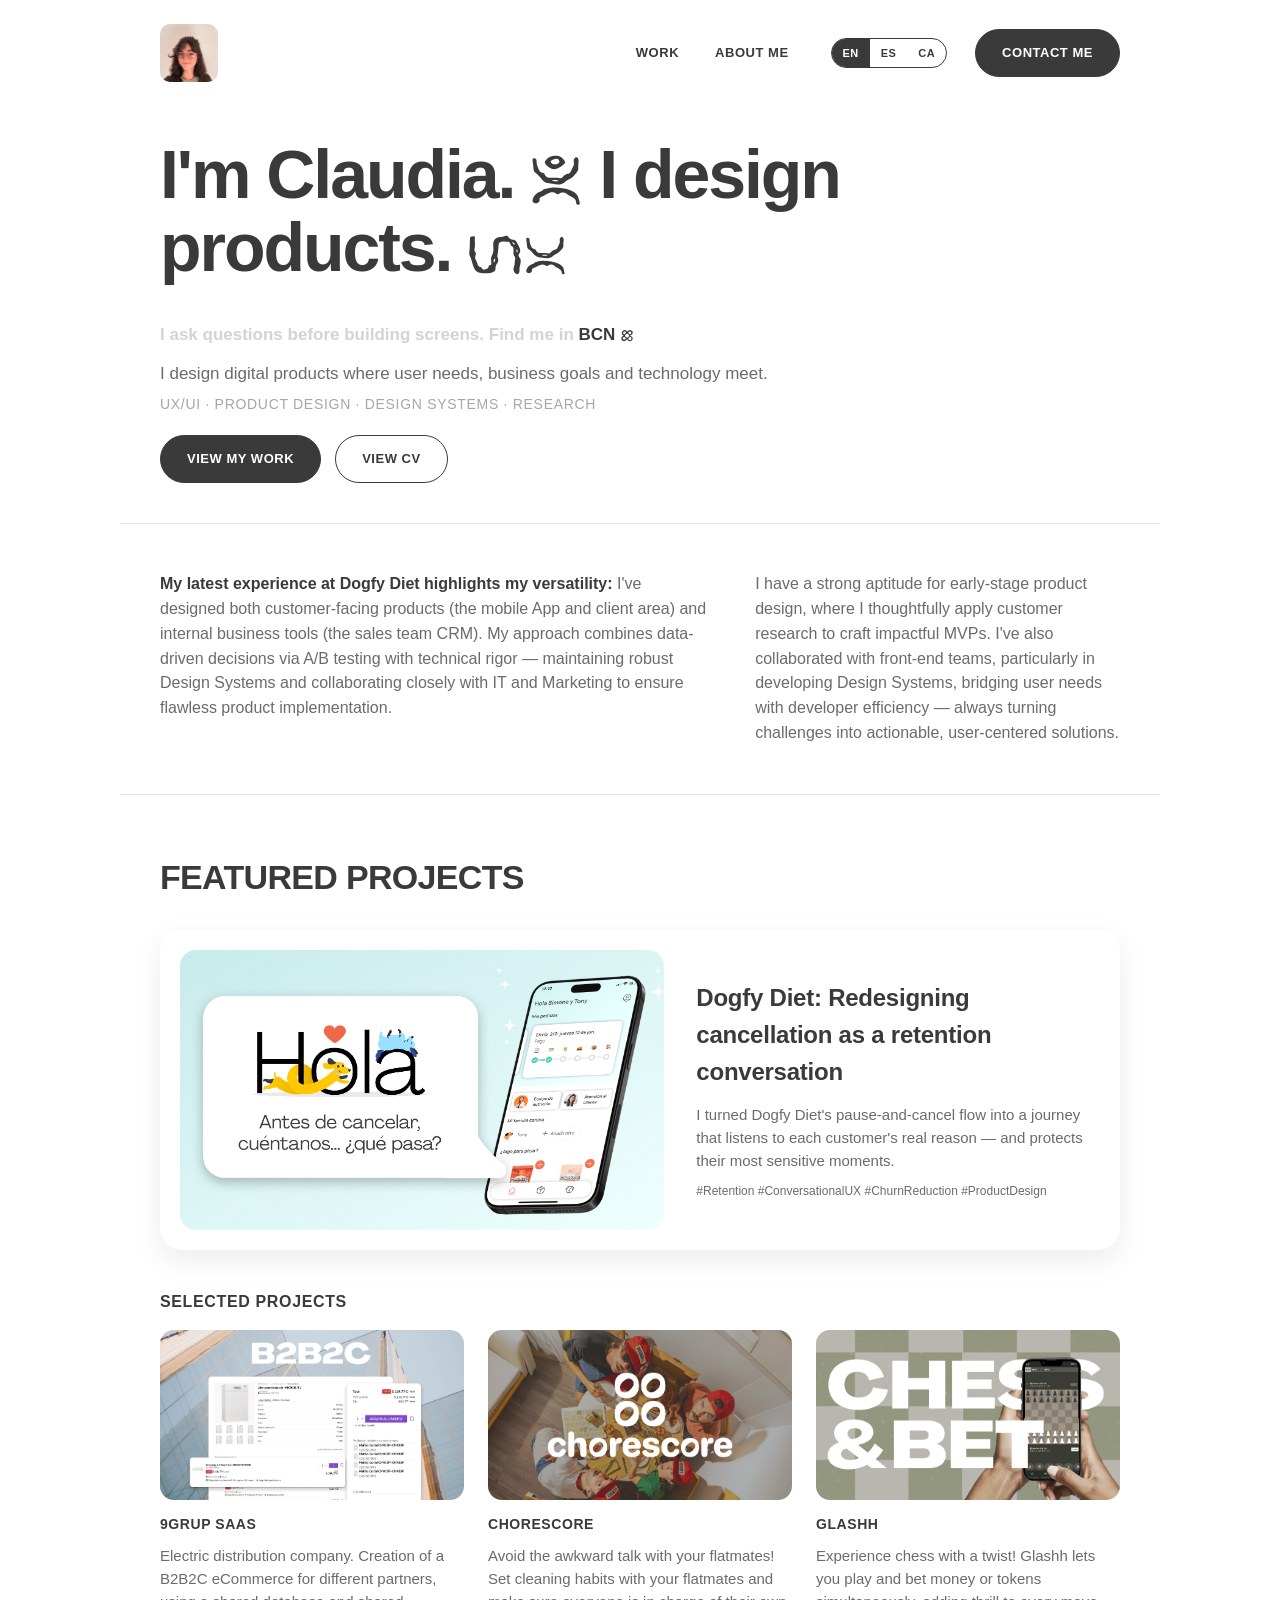
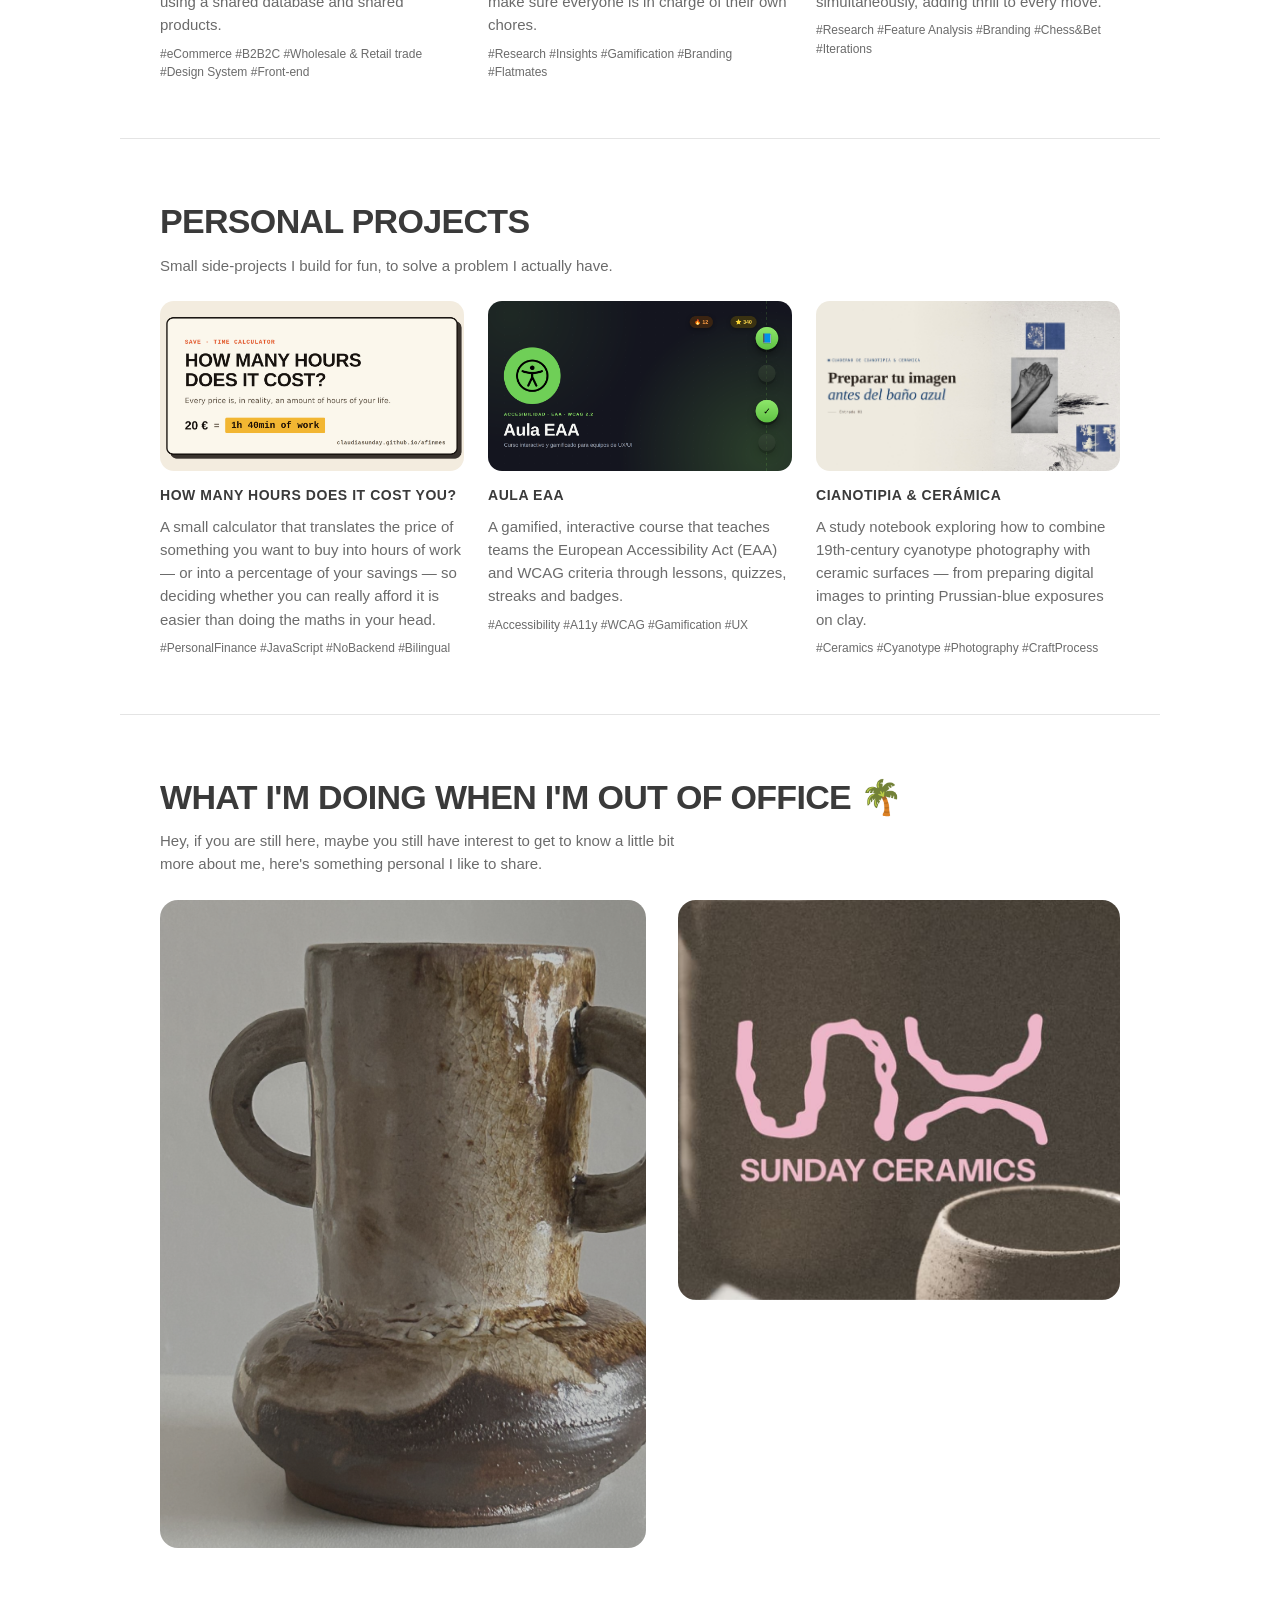
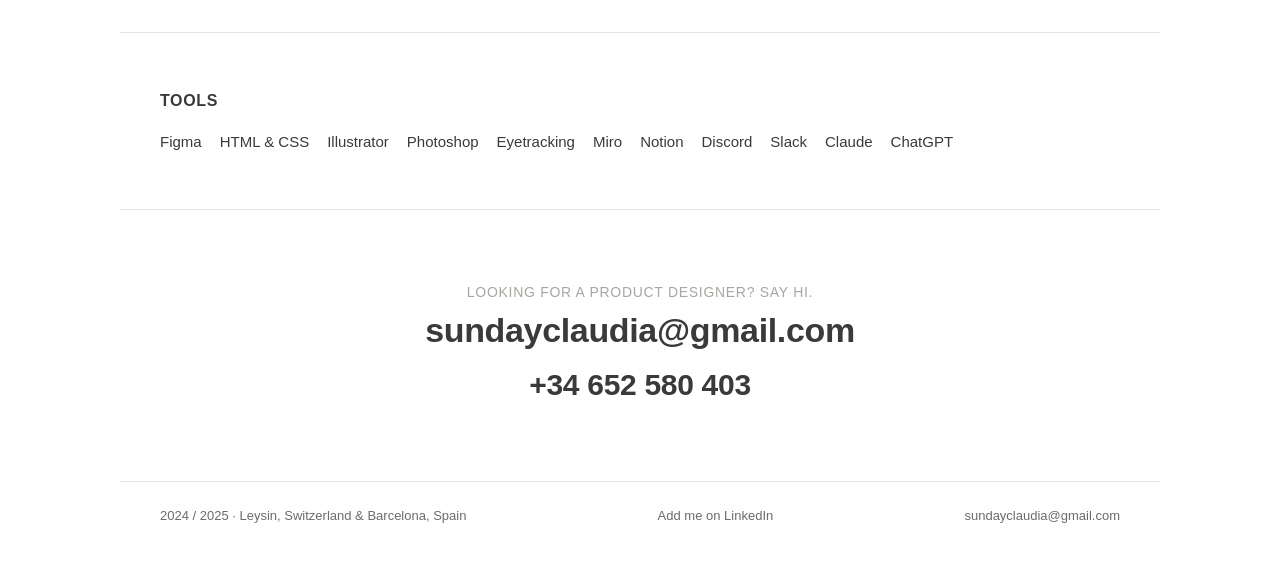
==== commit 712dc212: "cambios simultaneos" ====
--- a/index.html
+++ b/index.html
@@ -61,13 +61,13 @@
 
     <section class="hero">
         <h1>
-            <span class="muted" data-i18n="heroCalled">I'm</span> <strong>Claudia Sunday</strong> <img src="LOGO.svg" alt="" class="icon-img">
-            <span class="muted" data-i18n="heroAmA">a</span> <strong data-i18n="heroProductDesigner">Product Designer</strong> <img src="persona.svg" alt="" class="icon-img">
+            <span data-i18n="heroImClaudia">Soy Claudia.</span> <img src="persona.svg" alt="" class="icon-img">
+            <span data-i18n="heroDesignProducts">Diseño productos.</span> <img src="LOGO.svg" alt="" class="icon-img">
         </h1>
 
         <p class="heroFindMe">
-            <strong data-i18n="heroAskQuestions">I ask questions before building screens.</strong>
-            <span class="muted" data-i18n="heroFindMe">Find me in</span> <strong>BCN</strong> <img src="barcelona.svg" alt="" class="icon-img">
+            <span class="muted" data-i18n="heroAskQuestions">Hago preguntas antes de hacer pantallas.</span>
+            <span class="muted" data-i18n="heroFindMe">Encuéntrame en</span> <strong>BCN</strong> <img src="barcelona.svg" alt="" class="icon-img">
         </p>
 
         <p class="heroTagline"><span data-i18n="heroTagline">I design digital products where user needs, business goals and technology meet.</span> <span class="dotsep">UX/UI · Product Design · Design Systems · Research</span></p>
@@ -261,8 +261,8 @@
 
             var pageDict = {
                 en: {
-                    heroCalled: "I'm", heroAmA: "a", heroAskQuestions: "I ask questions before building screens.",
-                    heroProductDesigner: "Product Designer", heroFindMe: "Find me in",
+                    heroImClaudia: "I'm Claudia.", heroDesignProducts: "I design products.",
+                    heroAskQuestions: "I ask questions before building screens.", heroFindMe: "Find me in",
                     heroTagline: "I design digital products where user needs, business goals and technology meet.",
                     ctaWork: "View my work", ctaCV: "View CV",
                     bio1: "<strong>My latest experience at Dogfy Diet highlights my versatility:</strong> I've designed both customer-facing products (the mobile App and client area) and internal business tools (the sales team CRM). My approach combines data-driven decisions via A/B testing with technical rigor — maintaining robust Design Systems and collaborating closely with IT and Marketing to ensure flawless product implementation.",
@@ -290,8 +290,8 @@
                     afinmesImg: "afinmes-card-en.png"
                 },
                 es: {
-                    heroCalled: "Soy", heroAmA: "Soy", heroAskQuestions: "Hago preguntas antes de hacer pantallas.",
-                    heroProductDesigner: "Product Designer", heroFindMe: "Encuéntrame en",
+                    heroImClaudia: "Soy Claudia.", heroDesignProducts: "Diseño productos.",
+                    heroAskQuestions: "Hago preguntas antes de hacer pantallas.", heroFindMe: "Encuéntrame en",
                     heroTagline: "Diseño productos digitales donde se encuentran las necesidades del usuario, los objetivos de negocio y la tecnología.",
                     ctaWork: "Ver mi trabajo", ctaCV: "Ver CV",
                     bio1: "<strong>Mi última experiencia en Dogfy Diet muestra mi versatilidad:</strong> he diseñado tanto productos de cara al cliente (la App y el área de cliente) como herramientas internas de negocio (el CRM del equipo de ventas). Mi enfoque combina decisiones basadas en datos mediante A/B testing con rigor técnico — manteniendo Design Systems robustos y colaborando estrechamente con IT y Marketing para asegurar una implementación impecable.",
@@ -319,8 +319,8 @@
                     afinmesImg: "afinmes-card-es.png"
                 },
                 ca: {
-                    heroCalled: "Sóc", heroAmA: "Sóc", heroAskQuestions: "Faig preguntes abans de fer pantalles.",
-                    heroProductDesigner: "Product Designer", heroFindMe: "Troba'm a",
+                    heroImClaudia: "Sóc Claudia.", heroDesignProducts: "Dissenyo productes.",
+                    heroAskQuestions: "Faig preguntes abans de fer pantalles.", heroFindMe: "Troba'm a",
                     heroTagline: "Dissenyo productes digitals on es troben les necessitats de l'usuari, els objectius de negoci i la tecnologia.",
                     ctaWork: "Veure la meva feina", ctaCV: "Veure CV",
                     bio1: "<strong>La meva última experiència a Dogfy Diet mostra la meva versatilitat:</strong> he dissenyat tant productes de cara al client (l'App i l'àrea de client) com eines internes de negoci (el CRM de l'equip de vendes). El meu enfocament combina decisions basades en dades mitjançant A/B testing amb rigor tècnic — mantenint Design Systems robustos i col·laborant estretament amb IT i Marketing per assegurar una implementació impecable.",
--- a/stylesheet.css
+++ b/stylesheet.css
@@ -134,7 +134,7 @@
 .hero h1 .icon-img { height: 0.9em; width: auto; vertical-align: middle; display: inline-block; }
 .hero p { font-size: 17px; max-width: 68ch; }
 .heroFindMe {
-    font-size: clamp(20px, 5.4vw, 44px);
+    font-size: 56px;
     line-height: 1.2;
     font-weight: 800;
     color: var(--ink);
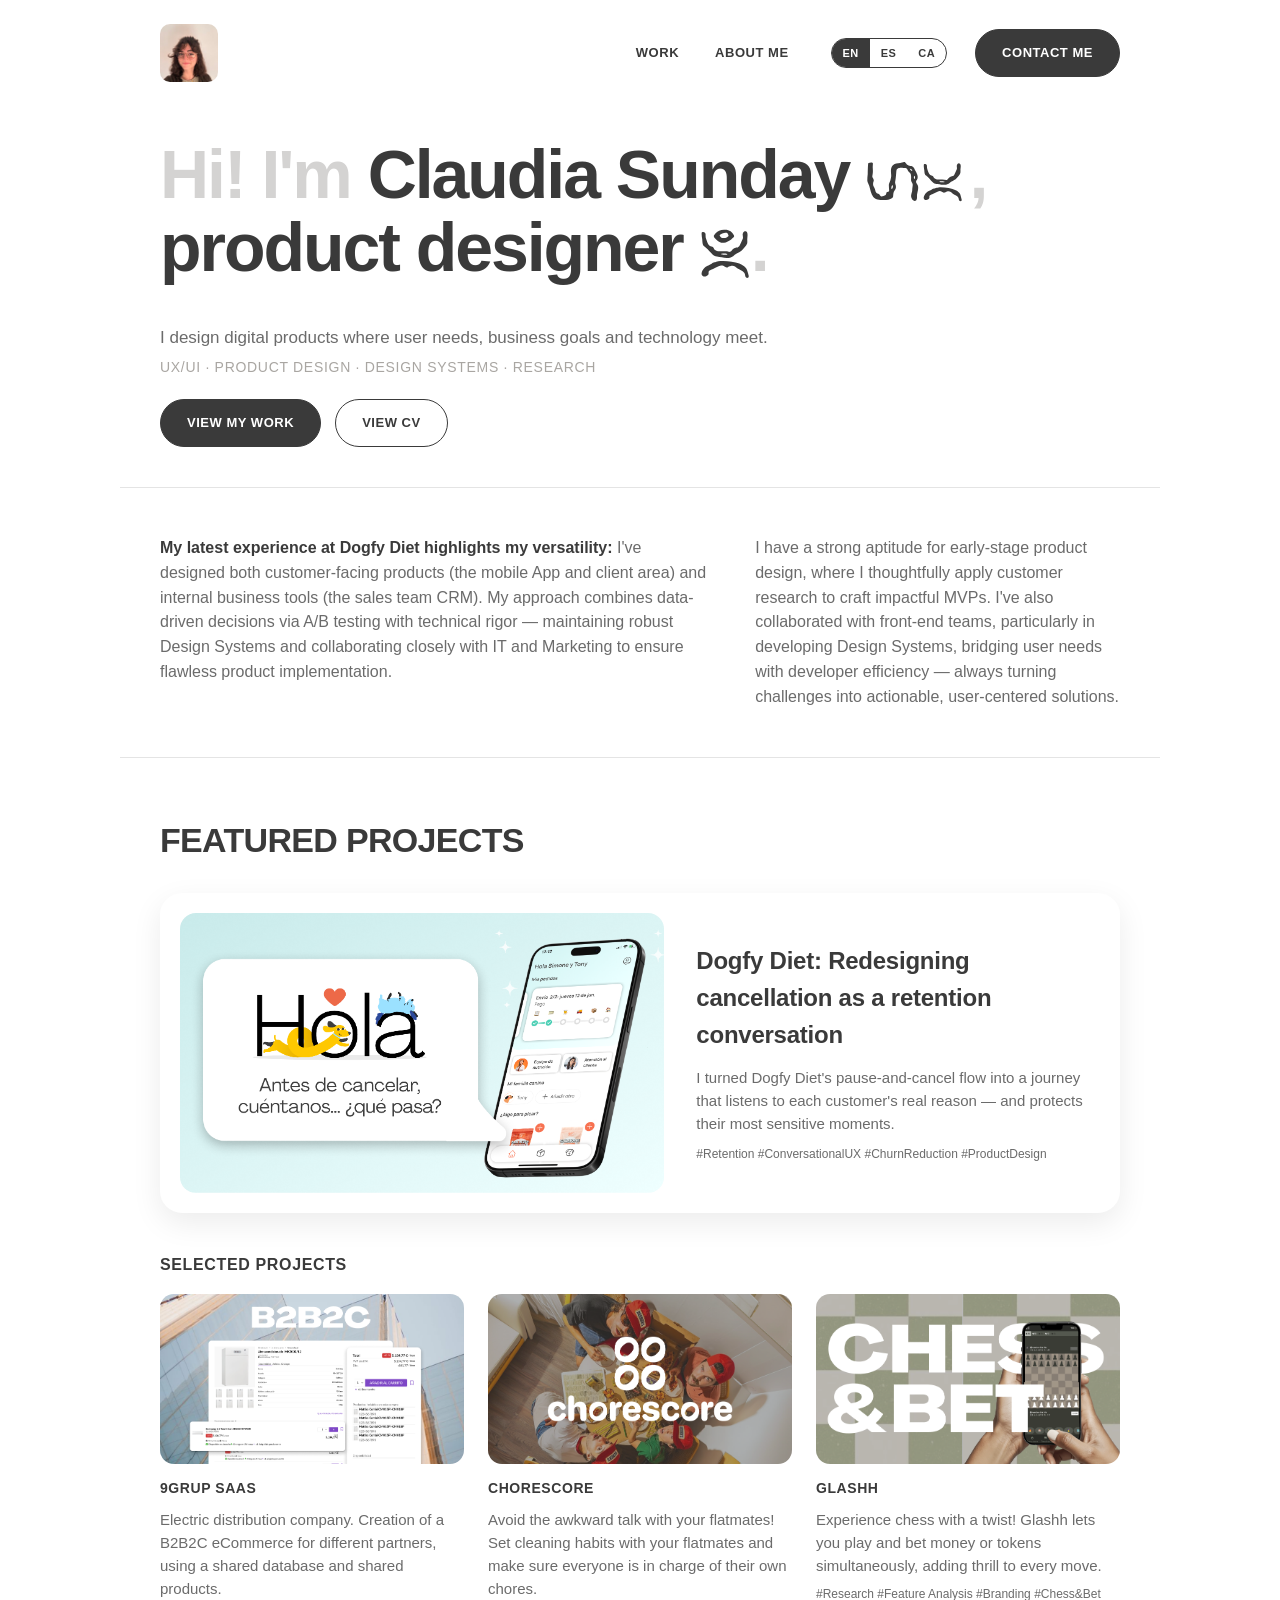
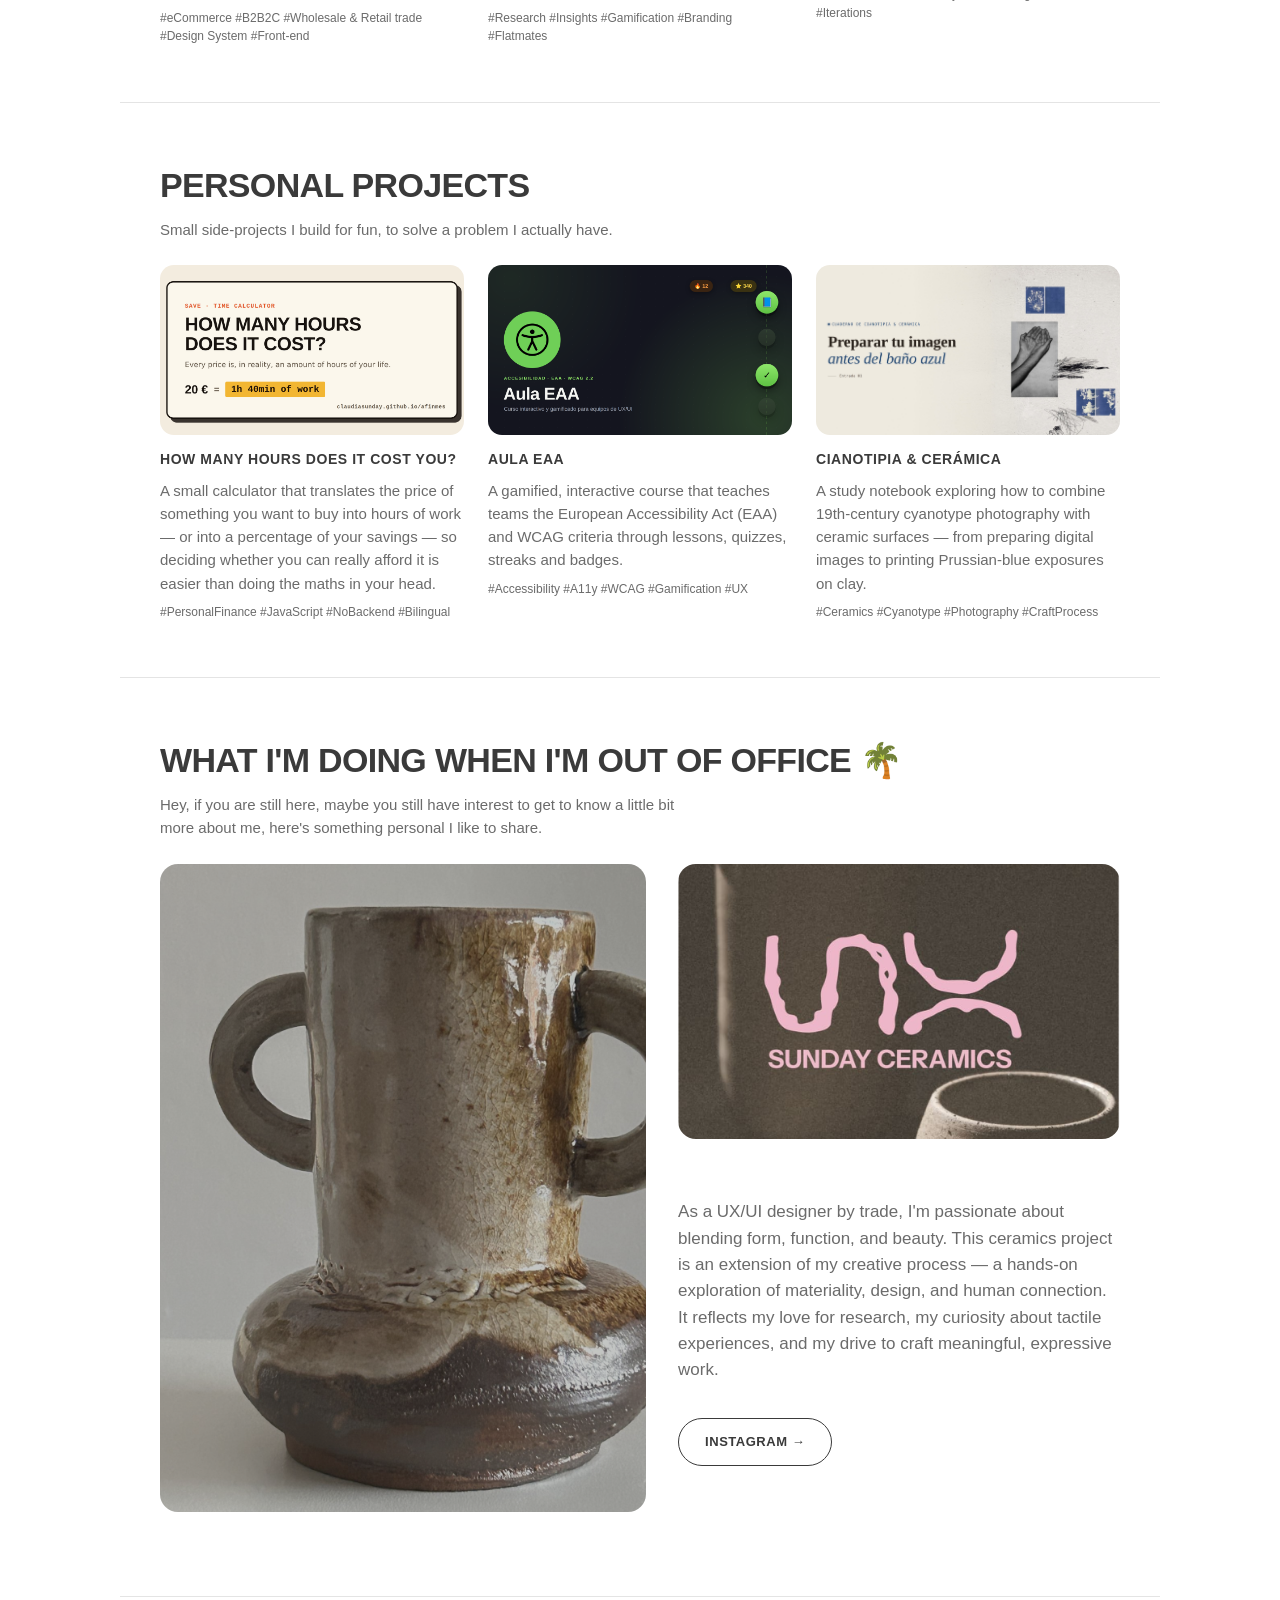
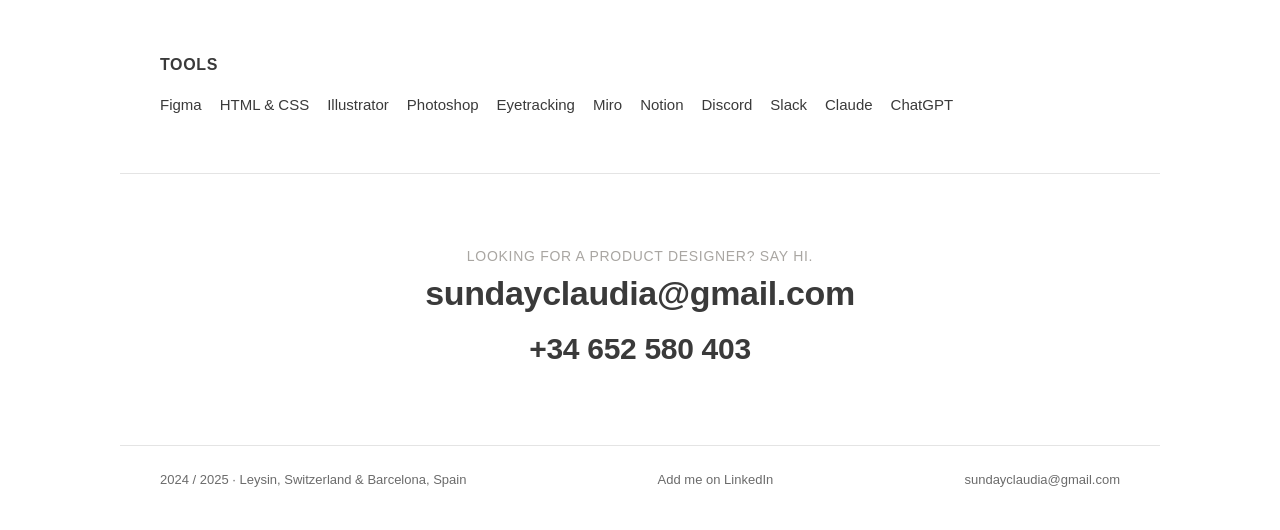
==== commit ab51620b: "cambios simultaneos" ====
--- a/index.html
+++ b/index.html
@@ -61,14 +61,9 @@
 
     <section class="hero">
         <h1>
-            <span data-i18n="heroImClaudia">Soy Claudia.</span> <img src="persona.svg" alt="" class="icon-img">
-            <span data-i18n="heroDesignProducts">Diseño productos.</span> <img src="LOGO.svg" alt="" class="icon-img">
+            <span class="muted" data-i18n="heroGreeting">¡Hola! Soy</span> <strong>Claudia Sunday</strong> <img src="LOGO.svg" alt="" class="icon-img"><span class="muted">,</span>
+            <strong data-i18n="heroProductDesigner">product designer</strong> <img src="persona.svg" alt="" class="icon-img"><span class="muted">.</span>
         </h1>
-
-        <p class="heroFindMe">
-            <span class="muted" data-i18n="heroAskQuestions">Hago preguntas antes de hacer pantallas.</span>
-            <span class="muted" data-i18n="heroFindMe">Encuéntrame en</span> <strong>BCN</strong> <img src="barcelona.svg" alt="" class="icon-img">
-        </p>
 
         <p class="heroTagline"><span data-i18n="heroTagline">I design digital products where user needs, business goals and technology meet.</span> <span class="dotsep">UX/UI · Product Design · Design Systems · Research</span></p>
 
@@ -261,8 +256,7 @@
 
             var pageDict = {
                 en: {
-                    heroImClaudia: "I'm Claudia.", heroDesignProducts: "I design products.",
-                    heroAskQuestions: "I ask questions before building screens.", heroFindMe: "Find me in",
+                    heroGreeting: "Hi! I'm", heroProductDesigner: "product designer",
                     heroTagline: "I design digital products where user needs, business goals and technology meet.",
                     ctaWork: "View my work", ctaCV: "View CV",
                     bio1: "<strong>My latest experience at Dogfy Diet highlights my versatility:</strong> I've designed both customer-facing products (the mobile App and client area) and internal business tools (the sales team CRM). My approach combines data-driven decisions via A/B testing with technical rigor — maintaining robust Design Systems and collaborating closely with IT and Marketing to ensure flawless product implementation.",
@@ -290,8 +284,7 @@
                     afinmesImg: "afinmes-card-en.png"
                 },
                 es: {
-                    heroImClaudia: "Soy Claudia.", heroDesignProducts: "Diseño productos.",
-                    heroAskQuestions: "Hago preguntas antes de hacer pantallas.", heroFindMe: "Encuéntrame en",
+                    heroGreeting: "¡Hola! Soy", heroProductDesigner: "product designer",
                     heroTagline: "Diseño productos digitales donde se encuentran las necesidades del usuario, los objetivos de negocio y la tecnología.",
                     ctaWork: "Ver mi trabajo", ctaCV: "Ver CV",
                     bio1: "<strong>Mi última experiencia en Dogfy Diet muestra mi versatilidad:</strong> he diseñado tanto productos de cara al cliente (la App y el área de cliente) como herramientas internas de negocio (el CRM del equipo de ventas). Mi enfoque combina decisiones basadas en datos mediante A/B testing con rigor técnico — manteniendo Design Systems robustos y colaborando estrechamente con IT y Marketing para asegurar una implementación impecable.",
@@ -319,8 +312,7 @@
                     afinmesImg: "afinmes-card-es.png"
                 },
                 ca: {
-                    heroImClaudia: "Sóc Claudia.", heroDesignProducts: "Dissenyo productes.",
-                    heroAskQuestions: "Faig preguntes abans de fer pantalles.", heroFindMe: "Troba'm a",
+                    heroGreeting: "Hola! Sóc", heroProductDesigner: "product designer",
                     heroTagline: "Dissenyo productes digitals on es troben les necessitats de l'usuari, els objectius de negoci i la tecnologia.",
                     ctaWork: "Veure la meva feina", ctaCV: "Veure CV",
                     bio1: "<strong>La meva última experiència a Dogfy Diet mostra la meva versatilitat:</strong> he dissenyat tant productes de cara al client (l'App i l'àrea de client) com eines internes de negoci (el CRM de l'equip de vendes). El meu enfocament combina decisions basades en dades mitjançant A/B testing amb rigor tècnic — mantenint Design Systems robustos i col·laborant estretament amb IT i Marketing per assegurar una implementació impecable.",
--- a/stylesheet.css
+++ b/stylesheet.css
@@ -133,16 +133,6 @@
 .hero h1 .muted { color: #d4d3d2; font-weight: 800; }
 .hero h1 .icon-img { height: 0.9em; width: auto; vertical-align: middle; display: inline-block; }
 .hero p { font-size: 17px; max-width: 68ch; }
-.heroFindMe {
-    font-size: 56px;
-    line-height: 1.2;
-    font-weight: 800;
-    color: var(--ink);
-    margin-top: 0;
-    margin-bottom: 16px;
-}
-.heroFindMe .muted { color: #d4d3d2; font-weight: 800; }
-.heroFindMe .icon-img { height: 0.9em; width: auto; vertical-align: middle; display: inline-block; }
 .hero p strong { color: var(--ink); }
 
 .btn-pill, .btn-outline {
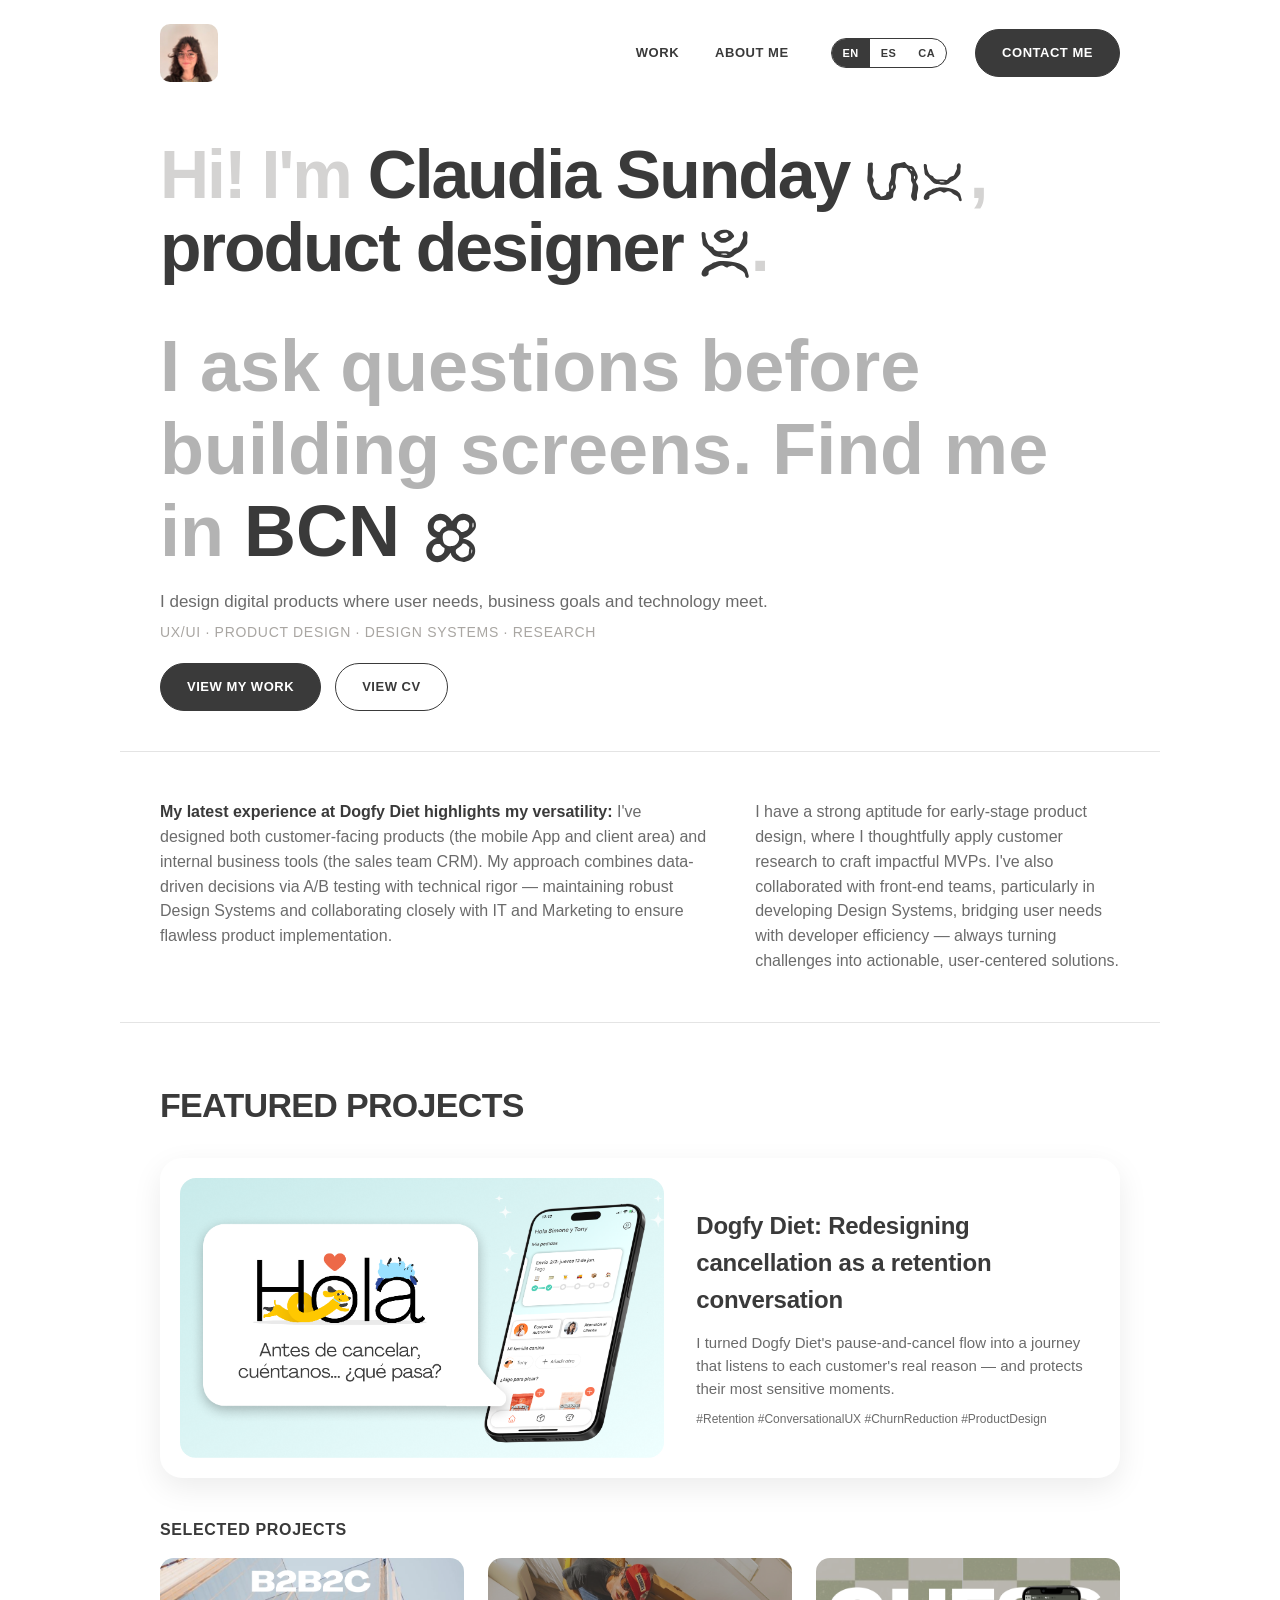
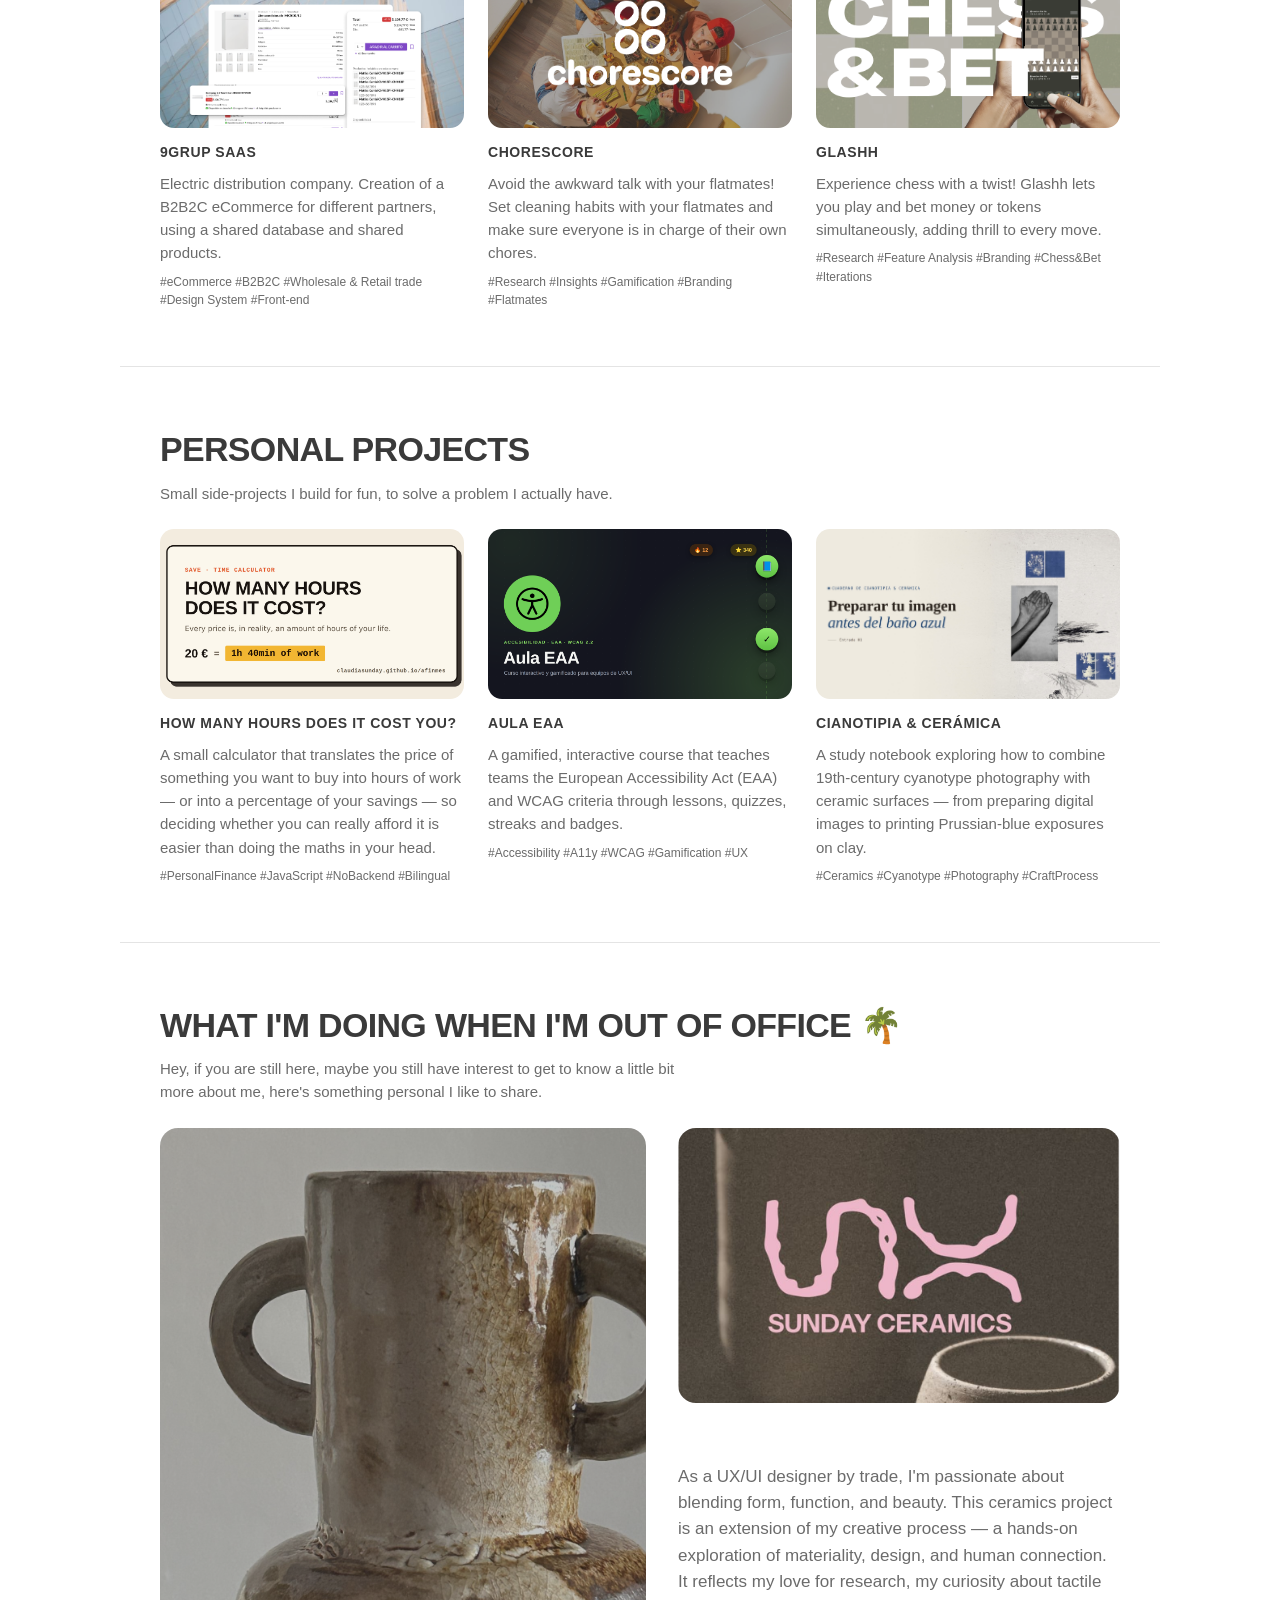
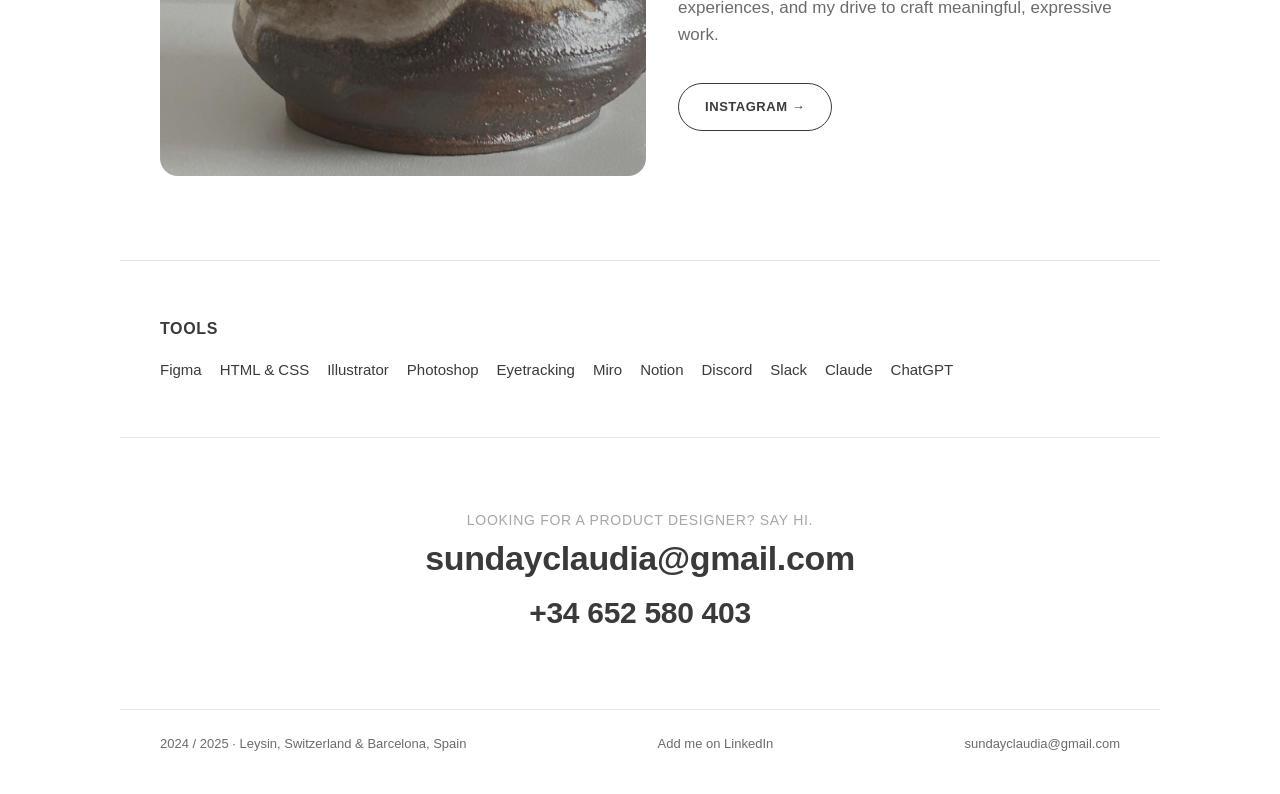
==== commit 78c61fcd: "cambios simultaneos" ====
--- a/index.html
+++ b/index.html
@@ -65,6 +65,11 @@
             <strong data-i18n="heroProductDesigner">product designer</strong> <img src="persona.svg" alt="" class="icon-img"><span class="muted">.</span>
         </h1>
 
+        <p class="heroFindMe">
+            <span class="muted" data-i18n="heroAskQuestions">Hago preguntas antes de hacer pantallas.</span>
+            <span class="muted" data-i18n="heroFindMe">Encuéntrame en</span> <strong>BCN</strong> <img src="barcelona.svg" alt="" class="icon-img">
+        </p>
+
         <p class="heroTagline"><span data-i18n="heroTagline">I design digital products where user needs, business goals and technology meet.</span> <span class="dotsep">UX/UI · Product Design · Design Systems · Research</span></p>
 
         <div class="heroCtas">
@@ -257,6 +262,7 @@
             var pageDict = {
                 en: {
                     heroGreeting: "Hi! I'm", heroProductDesigner: "product designer",
+                    heroAskQuestions: "I ask questions before building screens.", heroFindMe: "Find me in",
                     heroTagline: "I design digital products where user needs, business goals and technology meet.",
                     ctaWork: "View my work", ctaCV: "View CV",
                     bio1: "<strong>My latest experience at Dogfy Diet highlights my versatility:</strong> I've designed both customer-facing products (the mobile App and client area) and internal business tools (the sales team CRM). My approach combines data-driven decisions via A/B testing with technical rigor — maintaining robust Design Systems and collaborating closely with IT and Marketing to ensure flawless product implementation.",
@@ -285,6 +291,7 @@
                 },
                 es: {
                     heroGreeting: "¡Hola! Soy", heroProductDesigner: "product designer",
+                    heroAskQuestions: "Hago preguntas antes de hacer pantallas.", heroFindMe: "Encuéntrame en",
                     heroTagline: "Diseño productos digitales donde se encuentran las necesidades del usuario, los objetivos de negocio y la tecnología.",
                     ctaWork: "Ver mi trabajo", ctaCV: "Ver CV",
                     bio1: "<strong>Mi última experiencia en Dogfy Diet muestra mi versatilidad:</strong> he diseñado tanto productos de cara al cliente (la App y el área de cliente) como herramientas internas de negocio (el CRM del equipo de ventas). Mi enfoque combina decisiones basadas en datos mediante A/B testing con rigor técnico — manteniendo Design Systems robustos y colaborando estrechamente con IT y Marketing para asegurar una implementación impecable.",
@@ -313,6 +320,7 @@
                 },
                 ca: {
                     heroGreeting: "Hola! Sóc", heroProductDesigner: "product designer",
+                    heroAskQuestions: "Faig preguntes abans de fer pantalles.", heroFindMe: "Troba'm a",
                     heroTagline: "Dissenyo productes digitals on es troben les necessitats de l'usuari, els objectius de negoci i la tecnologia.",
                     ctaWork: "Veure la meva feina", ctaCV: "Veure CV",
                     bio1: "<strong>La meva última experiència a Dogfy Diet mostra la meva versatilitat:</strong> he dissenyat tant productes de cara al client (l'App i l'àrea de client) com eines internes de negoci (el CRM de l'equip de vendes). El meu enfocament combina decisions basades en dades mitjançant A/B testing amb rigor tècnic — mantenint Design Systems robustos i col·laborant estretament amb IT i Marketing per assegurar una implementació impecable.",
--- a/stylesheet.css
+++ b/stylesheet.css
@@ -133,6 +133,18 @@
 .hero h1 .muted { color: #d4d3d2; font-weight: 800; }
 .hero h1 .icon-img { height: 0.9em; width: auto; vertical-align: middle; display: inline-block; }
 .hero p { font-size: 17px; max-width: 68ch; }
+.heroFindMe {
+    font-size: clamp(34px, 9.5vw, 72px) !important;
+    line-height: 1.15;
+    font-weight: 800;
+    color: var(--ink);
+    margin-top: 0;
+    margin-bottom: 16px;
+    max-width: none !important;
+    overflow-wrap: break-word;
+}
+.heroFindMe .muted { color: #b3b3b3 !important; font-weight: 800; }
+.heroFindMe .icon-img { height: 0.9em; width: auto; vertical-align: middle; display: inline-block; }
 .hero p strong { color: var(--ink); }
 
 .btn-pill, .btn-outline {
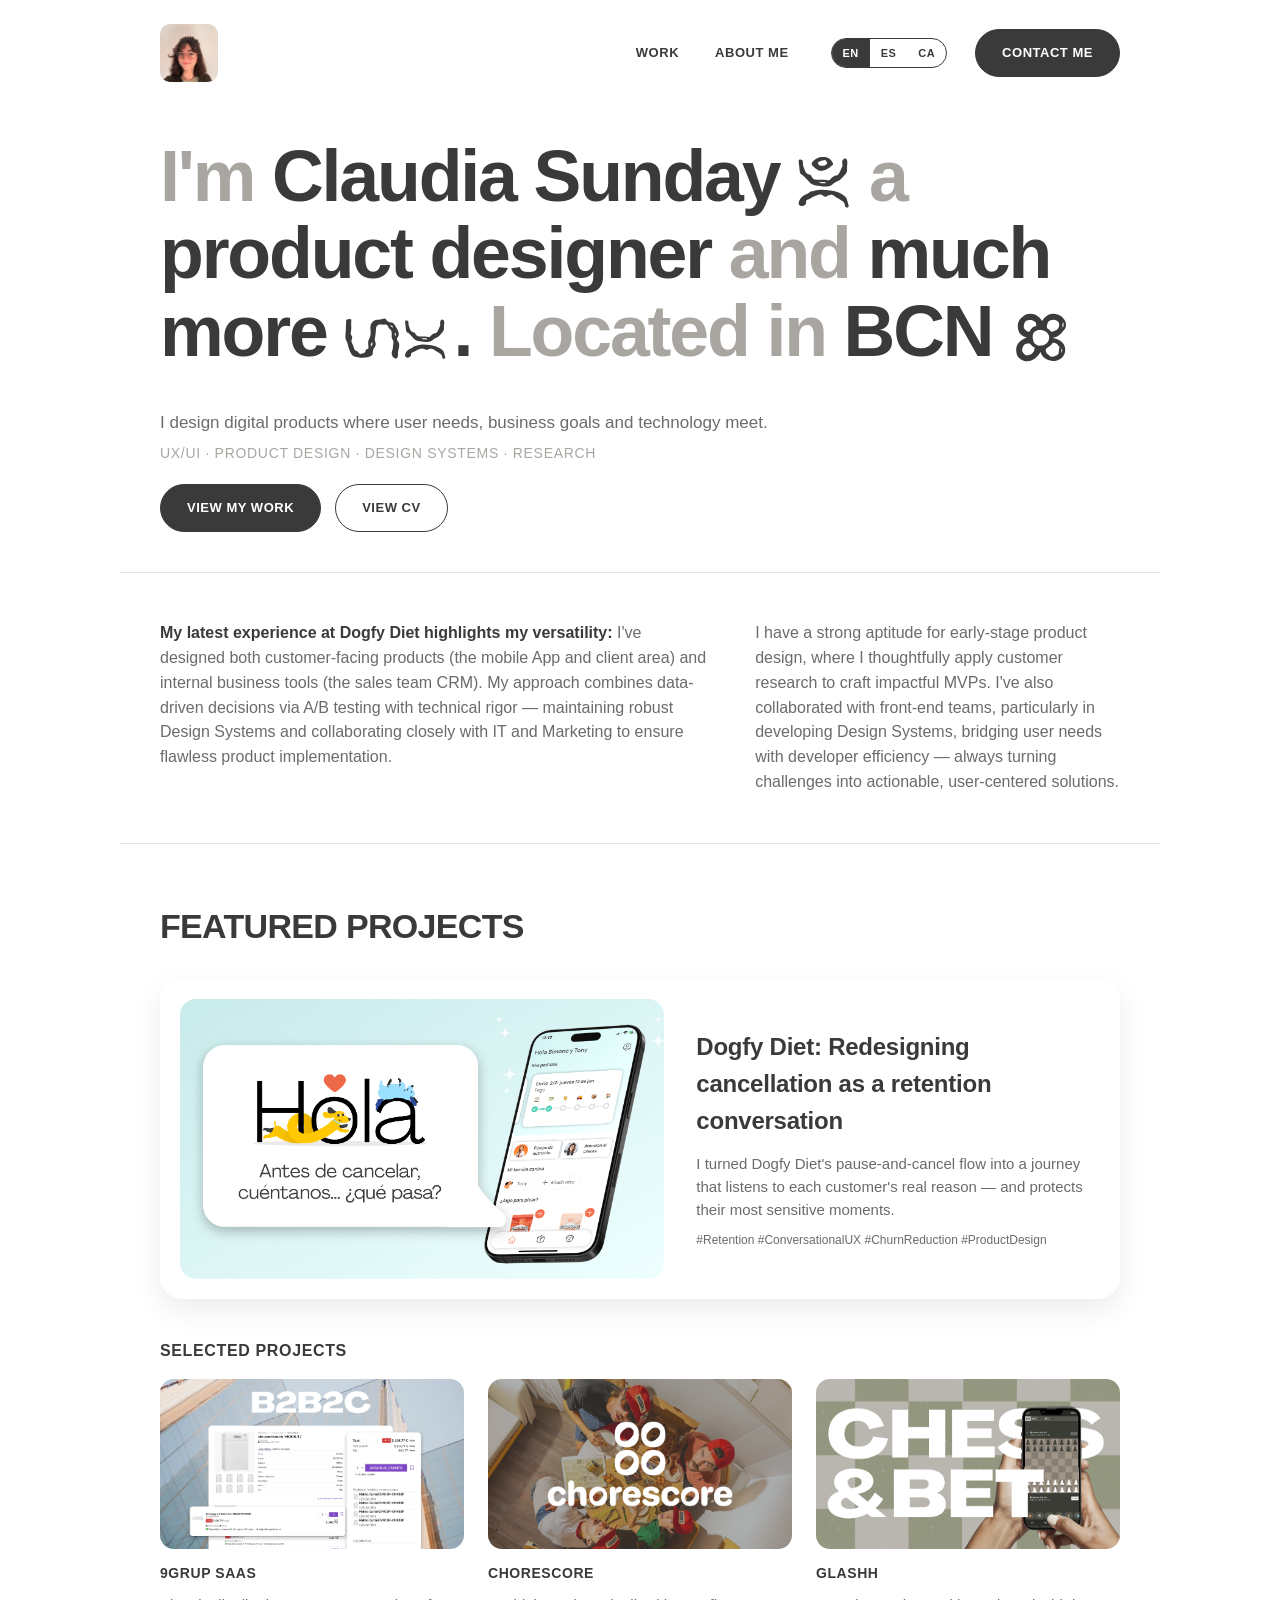
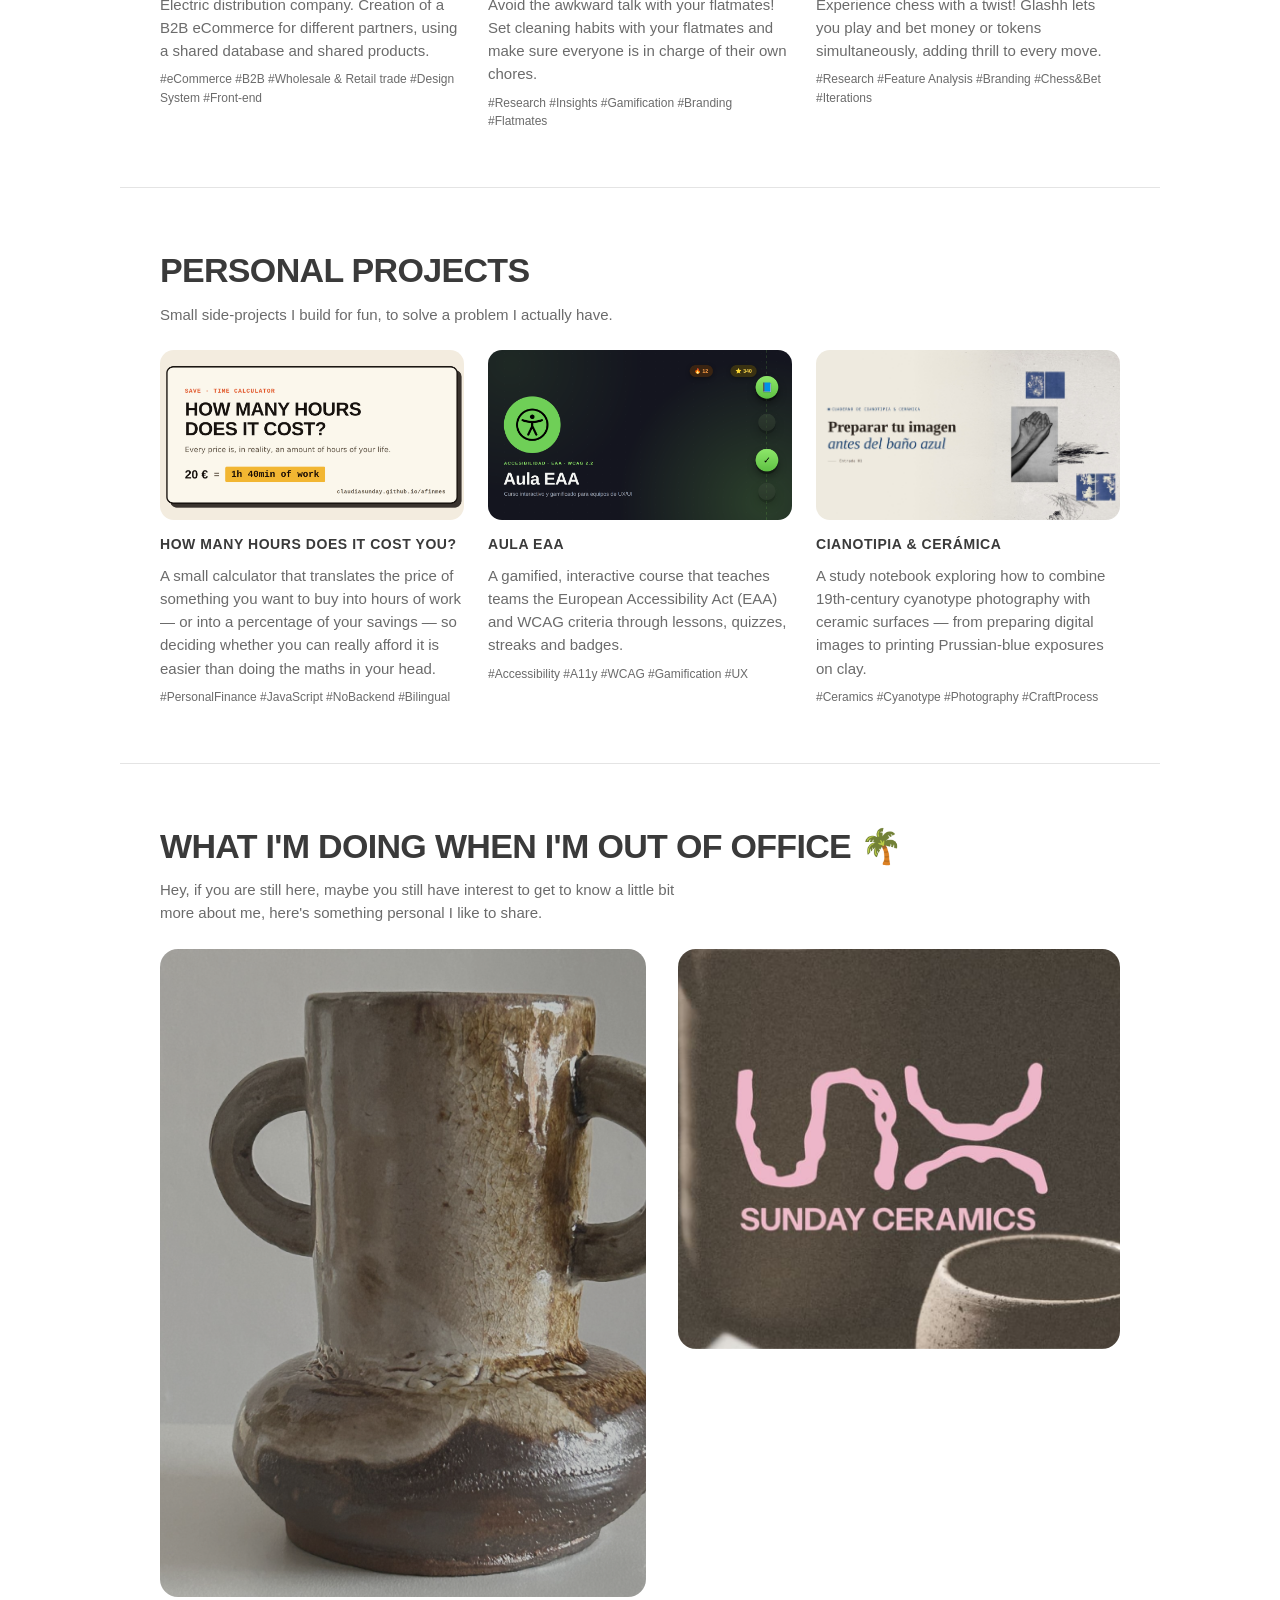
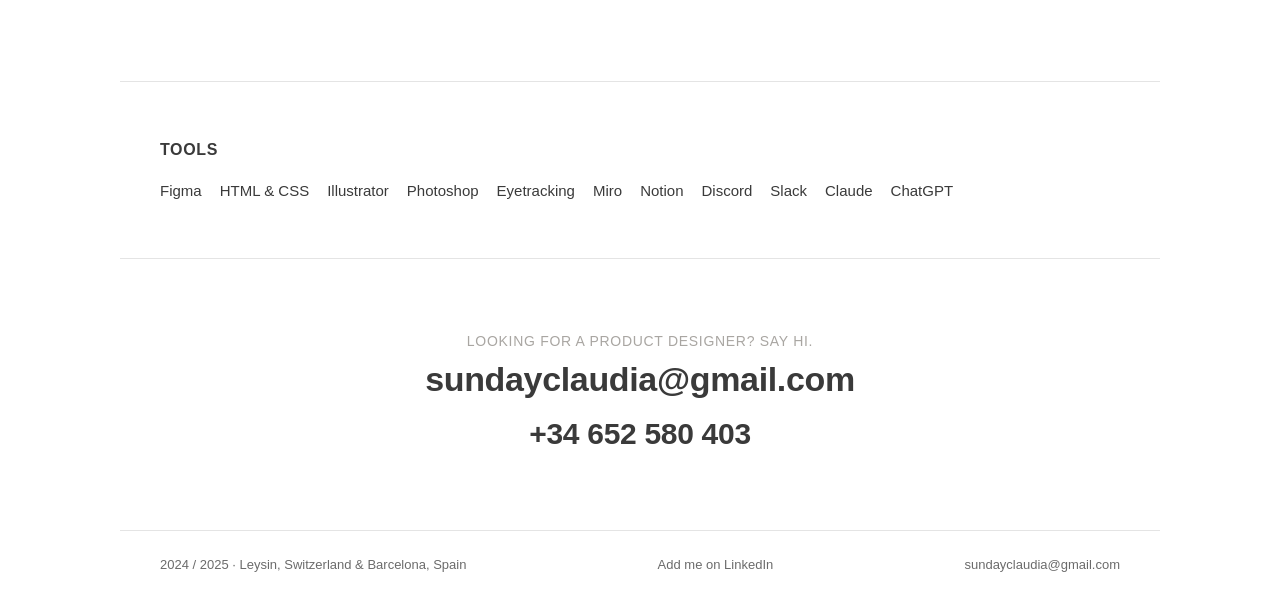
==== commit 145bf1a5: "porsiaca" ====
--- a/index.html
+++ b/index.html
@@ -1,7 +1,8 @@
 <!DOCTYPE html>
-<html lang="en">
+<html lang="en" translate="no">
 <head>
     <meta charset="UTF-8">
+    <meta name="google" content="notranslate">
     <meta http-equiv="X-UA-Compatible" content="IE=edge">
     <meta name="viewport" content="width=device-width, initial-scale=1.0">
     <link rel="stylesheet" href="stylesheet.css">
@@ -45,30 +46,18 @@
                     <button type="button" data-setlang="es">ES</button>
                     <button type="button" data-setlang="ca">CA</button>
                 </div>
-                <div class="langToggle langToggleMobile" role="group" aria-label="Language">
-                    <span class="langMobileLabel" data-i18n="langMobileLabel">You can also view it in:</span>
-                    <div class="langMobileLinks">
-                        <button type="button" data-setlang="ca" data-i18n="langNameCa">Català</button>
-                        <button type="button" data-setlang="es" data-i18n="langNameEs">Castellano</button>
-                        <button type="button" data-setlang="en" data-i18n="langNameEn">English</button>
-                    </div>
-                </div>
                 <a href="mailto:sundayclaudia@gmail.com" class="btn-pill nav-cta" data-i18n="navContact">Contact me</a>
             </div>
         </div>
     </nav>
-    <div class="navScrim" id="navScrim"></div>
 
     <section class="hero">
         <h1>
-            <span class="muted" data-i18n="heroGreeting">¡Hola! Soy</span> <strong>Claudia Sunday</strong> <img src="LOGO.svg" alt="" class="icon-img"><span class="muted">,</span>
-            <strong data-i18n="heroProductDesigner">product designer</strong> <img src="persona.svg" alt="" class="icon-img"><span class="muted">.</span>
+            <span class="muted" data-i18n="heroIm">I'm</span> <strong>Claudia Sunday</strong> <img src="persona.svg" alt="" class="icon-img">
+            <span class="muted" data-i18n="heroA">a</span> <strong data-i18n="heroProductDesigner">product designer</strong>
+            <span class="muted" data-i18n="heroAnd">and</span> <strong data-i18n="heroMuchMore">much more</strong> <img src="LOGO.svg" alt="" class="icon-img">.
+            <span class="muted" data-i18n="heroLocatedIn">Located in</span> <strong>BCN</strong> <img src="barcelona.svg" alt="" class="icon-img">
         </h1>
-
-        <p class="heroFindMe">
-            <span class="muted" data-i18n="heroAskQuestions">Hago preguntas antes de hacer pantallas.</span>
-            <span class="muted" data-i18n="heroFindMe">Encuéntrame en</span> <strong>BCN</strong> <img src="barcelona.svg" alt="" class="icon-img">
-        </p>
 
         <p class="heroTagline"><span data-i18n="heroTagline">I design digital products where user needs, business goals and technology meet.</span> <span class="dotsep">UX/UI · Product Design · Design Systems · Research</span></p>
 
@@ -107,8 +96,8 @@
             <a class="projectCard" href="9grup.html" data-track="card_click" data-project="9grup" data-location="grid">
                 <img src="Card1.png" alt="9Grup SaaS project">
                 <h3>9Grup SaaS</h3>
-                <p data-i18n="p9grupDesc">Electric distribution company. Creation of a B2B2C eCommerce for different partners, using a shared database and shared products.</p>
-                <div class="tags">#eCommerce #B2B2C #Wholesale &amp; Retail trade #Design System #Front-end</div>
+                <p data-i18n="p9grupDesc">Electric distribution company. Creation of a B2B eCommerce for different partners, using a shared database and shared products.</p>
+                <div class="tags">#eCommerce #B2B #Wholesale &amp; Retail trade #Design System #Front-end</div>
             </a>
             <a class="projectCard" href="chorescore.html" data-track="card_click" data-project="chorescore" data-location="grid">
                 <img src="Card2.png" alt="Chorescore project">
@@ -213,30 +202,19 @@
 
             var hamburgerBtn = document.getElementById('hamburgerBtn');
             var navActionsEl = document.getElementById('navActions');
-            var navScrimEl = document.getElementById('navScrim');
             if (hamburgerBtn && navActionsEl) {
                 hamburgerBtn.addEventListener('click', function () {
                     var isOpen = navActionsEl.classList.toggle('open');
                     hamburgerBtn.classList.toggle('open', isOpen);
                     hamburgerBtn.setAttribute('aria-expanded', isOpen ? 'true' : 'false');
-                    if (navScrimEl) navScrimEl.classList.toggle('open', isOpen);
                 });
                 navActionsEl.querySelectorAll('a').forEach(function (link) {
                     link.addEventListener('click', function () {
                         navActionsEl.classList.remove('open');
                         hamburgerBtn.classList.remove('open');
                         hamburgerBtn.setAttribute('aria-expanded', 'false');
-                        if (navScrimEl) navScrimEl.classList.remove('open');
                     });
                 });
-                if (navScrimEl) {
-                    navScrimEl.addEventListener('click', function () {
-                        navActionsEl.classList.remove('open');
-                        hamburgerBtn.classList.remove('open');
-                        hamburgerBtn.setAttribute('aria-expanded', 'false');
-                        navScrimEl.classList.remove('open');
-                    });
-                }
             }
 
             var cgRight = document.getElementById('cgRight');
@@ -246,13 +224,15 @@
                 var cgTimer = null;
                 var observer = new IntersectionObserver(function (entries) {
                     entries.forEach(function (entry) {
+                        clearTimeout(cgTimer);
                         if (entry.isIntersecting) {
-                            clearTimeout(cgTimer);
                             cgTimer = setTimeout(function () {
                                 cgRight.classList.add('shrink');
                                 cgText.classList.add('visible');
                             }, 450);
-                            observer.unobserve(section); // reveal once, then leave it visible for good
+                        } else {
+                            cgRight.classList.remove('shrink');
+                            cgText.classList.remove('visible');
                         }
                     });
                 }, { threshold: 0.45 });
@@ -261,8 +241,8 @@
 
             var pageDict = {
                 en: {
-                    heroGreeting: "Hi! I'm", heroProductDesigner: "product designer",
-                    heroAskQuestions: "I ask questions before building screens.", heroFindMe: "Find me in",
+                    heroIm: "I'm", heroA: "a", heroAnd: "and", heroMuchMore: "much more",
+                    heroProductDesigner: "product designer", heroLocatedIn: "Located in",
                     heroTagline: "I design digital products where user needs, business goals and technology meet.",
                     ctaWork: "View my work", ctaCV: "View CV",
                     bio1: "<strong>My latest experience at Dogfy Diet highlights my versatility:</strong> I've designed both customer-facing products (the mobile App and client area) and internal business tools (the sales team CRM). My approach combines data-driven decisions via A/B testing with technical rigor — maintaining robust Design Systems and collaborating closely with IT and Marketing to ensure flawless product implementation.",
@@ -270,7 +250,7 @@
                     projectsHeading: "Featured projects", selectedProjectsHeading: "Selected projects", viewAll: "View all &rsaquo;",
                     dogfyTitle: "Dogfy Diet: Redesigning cancellation as a retention conversation",
                     dogfyDesc: "I turned Dogfy Diet's pause-and-cancel flow into a journey that listens to each customer's real reason — and protects their most sensitive moments.",
-                    p9grupDesc: "Electric distribution company. Creation of a B2B2C eCommerce for different partners, using a shared database and shared products.",
+                    p9grupDesc: "Electric distribution company. Creation of a B2B eCommerce for different partners, using a shared database and shared products.",
                     pChorescoreDesc: "Avoid the awkward talk with your flatmates! Set cleaning habits with your flatmates and make sure everyone is in charge of their own chores.",
                     pGlashhDesc: "Experience chess with a twist! Glashh lets you play and bet money or tokens simultaneously, adding thrill to every move.",
                     oooHeading: "What I'm doing when I'm out of office",
@@ -290,8 +270,8 @@
                     afinmesImg: "afinmes-card-en.png"
                 },
                 es: {
-                    heroGreeting: "¡Hola! Soy", heroProductDesigner: "product designer",
-                    heroAskQuestions: "Hago preguntas antes de hacer pantallas.", heroFindMe: "Encuéntrame en",
+                    heroIm: "Soy", heroA: "una", heroAnd: "y", heroMuchMore: "mucho más",
+                    heroProductDesigner: "product designer", heroLocatedIn: "Ubicada en",
                     heroTagline: "Diseño productos digitales donde se encuentran las necesidades del usuario, los objetivos de negocio y la tecnología.",
                     ctaWork: "Ver mi trabajo", ctaCV: "Ver CV",
                     bio1: "<strong>Mi última experiencia en Dogfy Diet muestra mi versatilidad:</strong> he diseñado tanto productos de cara al cliente (la App y el área de cliente) como herramientas internas de negocio (el CRM del equipo de ventas). Mi enfoque combina decisiones basadas en datos mediante A/B testing con rigor técnico — manteniendo Design Systems robustos y colaborando estrechamente con IT y Marketing para asegurar una implementación impecable.",
@@ -299,7 +279,7 @@
                     projectsHeading: "Proyectos destacados", selectedProjectsHeading: "Proyectos seleccionados", viewAll: "Ver todos &rsaquo;",
                     dogfyTitle: "Dogfy Diet: rediseñar la cancelación como una conversación de retención",
                     dogfyDesc: "Convertí el flujo de pausas y bajas de Dogfy Diet en un recorrido que escucha el porqué de cada cliente — y protege sus momentos más sensibles.",
-                    p9grupDesc: "Empresa de distribución eléctrica. Creación de un eCommerce B2B2C para distintos partners, usando una base de datos y productos compartidos.",
+                    p9grupDesc: "Empresa de distribución eléctrica. Creación de un eCommerce B2B para distintos partners, usando una base de datos y productos compartidos.",
                     pChorescoreDesc: "¡Evita la charla incómoda con tus compañeros de piso! Crea hábitos de limpieza y asegúrate de que cada uno se hace cargo de sus tareas.",
                     pGlashhDesc: "Vive el ajedrez con un giro distinto. Glashh te permite jugar y apostar dinero o tokens a la vez, añadiendo emoción a cada movimiento.",
                     oooHeading: "Qué hago cuando estoy fuera de la oficina",
@@ -319,8 +299,8 @@
                     afinmesImg: "afinmes-card-es.png"
                 },
                 ca: {
-                    heroGreeting: "Hola! Sóc", heroProductDesigner: "product designer",
-                    heroAskQuestions: "Faig preguntes abans de fer pantalles.", heroFindMe: "Troba'm a",
+                    heroIm: "Sóc", heroA: "una", heroAnd: "i", heroMuchMore: "molt més",
+                    heroProductDesigner: "product designer", heroLocatedIn: "Ubicada a",
                     heroTagline: "Dissenyo productes digitals on es troben les necessitats de l'usuari, els objectius de negoci i la tecnologia.",
                     ctaWork: "Veure la meva feina", ctaCV: "Veure CV",
                     bio1: "<strong>La meva última experiència a Dogfy Diet mostra la meva versatilitat:</strong> he dissenyat tant productes de cara al client (l'App i l'àrea de client) com eines internes de negoci (el CRM de l'equip de vendes). El meu enfocament combina decisions basades en dades mitjançant A/B testing amb rigor tècnic — mantenint Design Systems robustos i col·laborant estretament amb IT i Marketing per assegurar una implementació impecable.",
@@ -328,7 +308,7 @@
                     projectsHeading: "Projectes destacats", selectedProjectsHeading: "Projectes seleccionats", viewAll: "Veure tots &rsaquo;",
                     dogfyTitle: "Dogfy Diet: redissenyar la cancel·lació com una conversa de retenció",
                     dogfyDesc: "Vaig convertir el flux de pauses i baixes de Dogfy Diet en un recorregut que escolta el perquè de cada client — i protegeix els seus moments més sensibles.",
-                    p9grupDesc: "Empresa de distribució elèctrica. Creació d'un eCommerce B2B2C per a diferents partners, amb una base de dades i productes compartits.",
+                    p9grupDesc: "Empresa de distribució elèctrica. Creació d'un eCommerce B2B per a diferents partners, amb una base de dades i productes compartits.",
                     pChorescoreDesc: "Evita la conversa incòmoda amb els teus companys de pis! Crea hàbits de neteja i assegura't que cadascú es fa càrrec de les seves tasques.",
                     pGlashhDesc: "Viu els escacs amb un gir diferent. Glashh et permet jugar i apostar diners o tokens alhora, afegint emoció a cada moviment.",
                     oooHeading: "Què faig quan estic fora de l'oficina",
--- a/stylesheet.css
+++ b/stylesheet.css
@@ -95,26 +95,6 @@
 }
 .langToggle button.active { background: var(--ink); color: #fff; }
 .langToggle button:not(.active):hover { background: #F5F4F1; }
-.langToggleMobile { display: none; }
-.langMobileLabel {
-    font-size: 12px;
-    color: var(--muted);
-    text-transform: uppercase;
-    letter-spacing: .04em;
-}
-.langMobileLinks { display: flex; gap: 16px; }
-.langToggleMobile .langMobileLinks button {
-    background: none;
-    border: none;
-    padding: 0;
-    font-size: 14px;
-    font-weight: 700;
-    color: var(--ink);
-    text-decoration: underline;
-    text-underline-offset: 3px;
-    cursor: pointer;
-}
-.langToggleMobile .langMobileLinks button.active { color: var(--accent); }
 
 /* HERO */
 .hero {
@@ -122,7 +102,7 @@
     padding-bottom: 40px;
 }
 .hero h1 {
-    font-size: clamp(32px, 8.5vw, 68px);
+    font-size: clamp(38px, 5.6vw, 78px);
     line-height: 1.08;
     letter-spacing: -0.03em;
     margin-bottom: 40px;
@@ -130,21 +110,9 @@
     font-weight: 800;
     color: var(--ink);
 }
-.hero h1 .muted { color: #d4d3d2; font-weight: 800; }
+.hero h1 .muted { color: #A9A6A2; font-weight: 800; }
 .hero h1 .icon-img { height: 0.9em; width: auto; vertical-align: middle; display: inline-block; }
 .hero p { font-size: 17px; max-width: 68ch; }
-.heroFindMe {
-    font-size: clamp(34px, 9.5vw, 72px) !important;
-    line-height: 1.15;
-    font-weight: 800;
-    color: var(--ink);
-    margin-top: 0;
-    margin-bottom: 16px;
-    max-width: none !important;
-    overflow-wrap: break-word;
-}
-.heroFindMe .muted { color: #b3b3b3 !important; font-weight: 800; }
-.heroFindMe .icon-img { height: 0.9em; width: auto; vertical-align: middle; display: inline-block; }
 .hero p strong { color: var(--ink); }
 
 .btn-pill, .btn-outline {
@@ -663,12 +631,6 @@
 
 /* CHORESCORE — hero photo zoom-out + teleprompter text reveal */
 .chorescoreHeroPhone { will-change: transform; }
-@media (max-width: 720px) {
-    .chorescoreHeroPhone { max-width: 70%; }
-}
-@media (max-width: 720px) {
-    .dogfyHeroPhone { max-width: 70%; }
-}
 .scrollReveal { color: var(--ink); }
 .scrollReveal .srWord { display: inline-block; opacity: .1; will-change: opacity; }
 
@@ -738,14 +700,6 @@
 
 @media (max-width: 860px) {
     .hamburger { display: flex; }
-    .navScrim {
-        display: none;
-        position: fixed;
-        inset: 0;
-        background: rgba(0,0,0,.45);
-        z-index: 95;
-    }
-    .navScrim.open { display: block; }
     .navActions {
         display: none;
         position: absolute;
@@ -770,17 +724,7 @@
         width: 100%;
     }
     .navActions ul a { padding: 6px 0; font-size: 15px; }
-    .langToggle:not(.langToggleMobile) { display: none; }
-    .langToggleMobile {
-        display: flex;
-        flex-direction: column;
-        align-items: flex-start;
-        gap: 10px;
-        border: none;
-        border-radius: 0;
-        overflow: visible;
-        margin: 6px 0;
-    }
+    .langToggle { margin: 2px 0; }
     .nav-cta { width: 100%; text-align: center; }
 }
 
@@ -791,7 +735,8 @@
     width: 100vw;
     margin-left: calc(50% - 50vw);
     overflow: hidden;
-    margin-top: 20px;
+    margin-top: 0;
+    padding: 32px;
     background: #F2F0F7;
 }
 .fullBleedImg {
@@ -806,6 +751,7 @@
     .fullBleedImgWrap {
         height: 55vh;
         height: 55dvh;
+        padding: 24px;
         display: flex;
         align-items: center;
         justify-content: center;
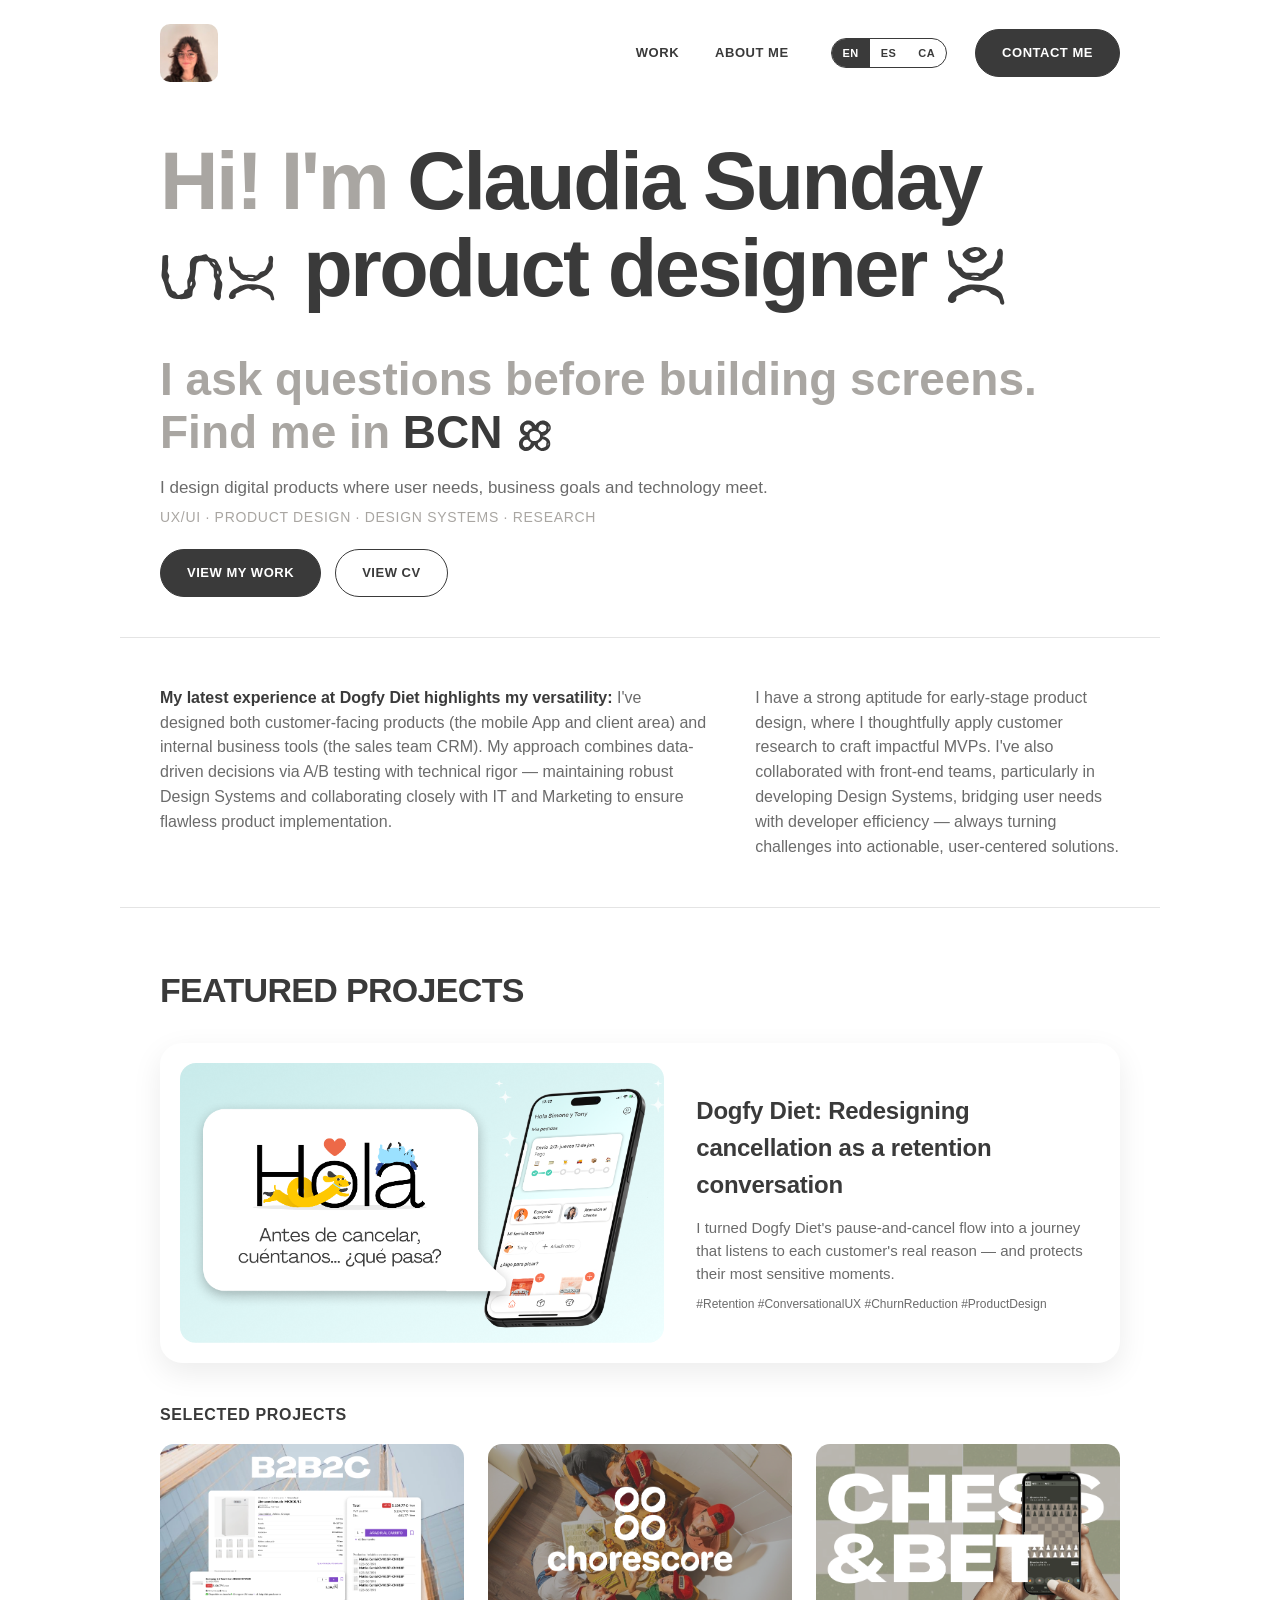
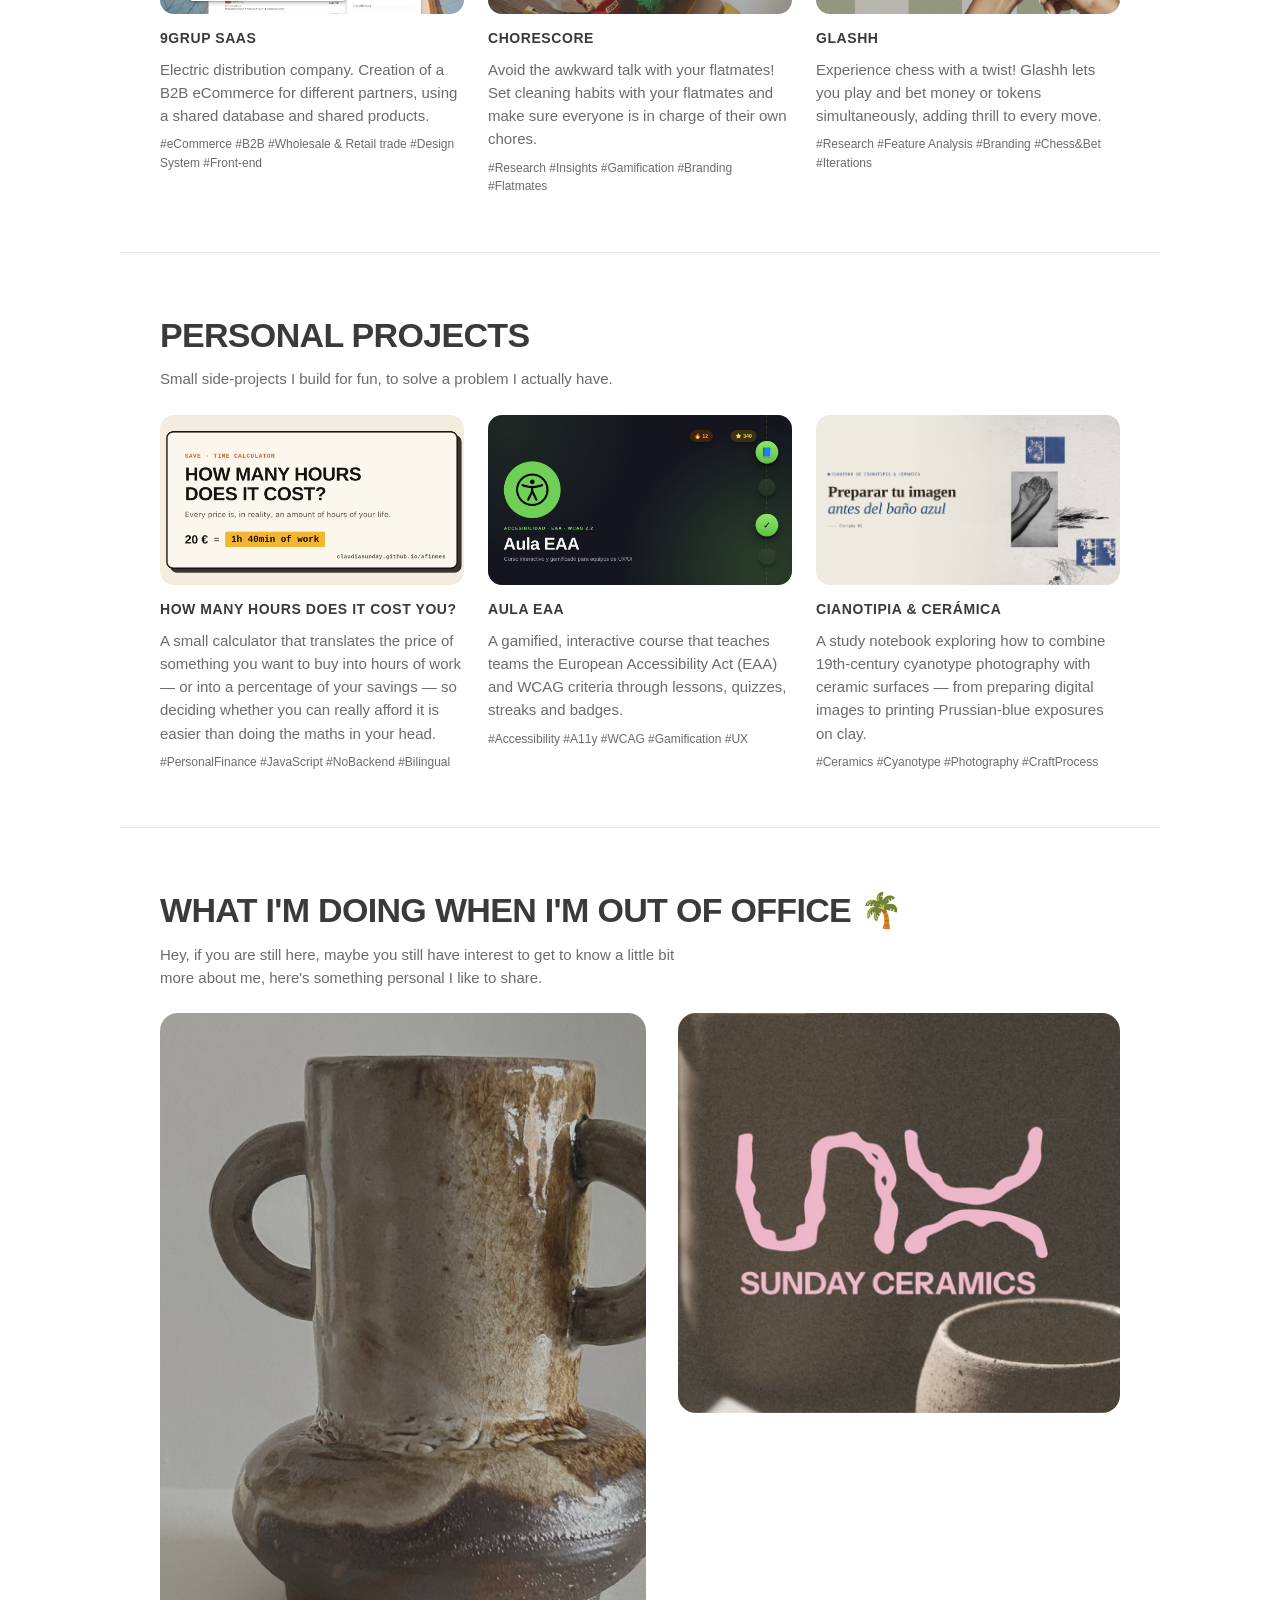
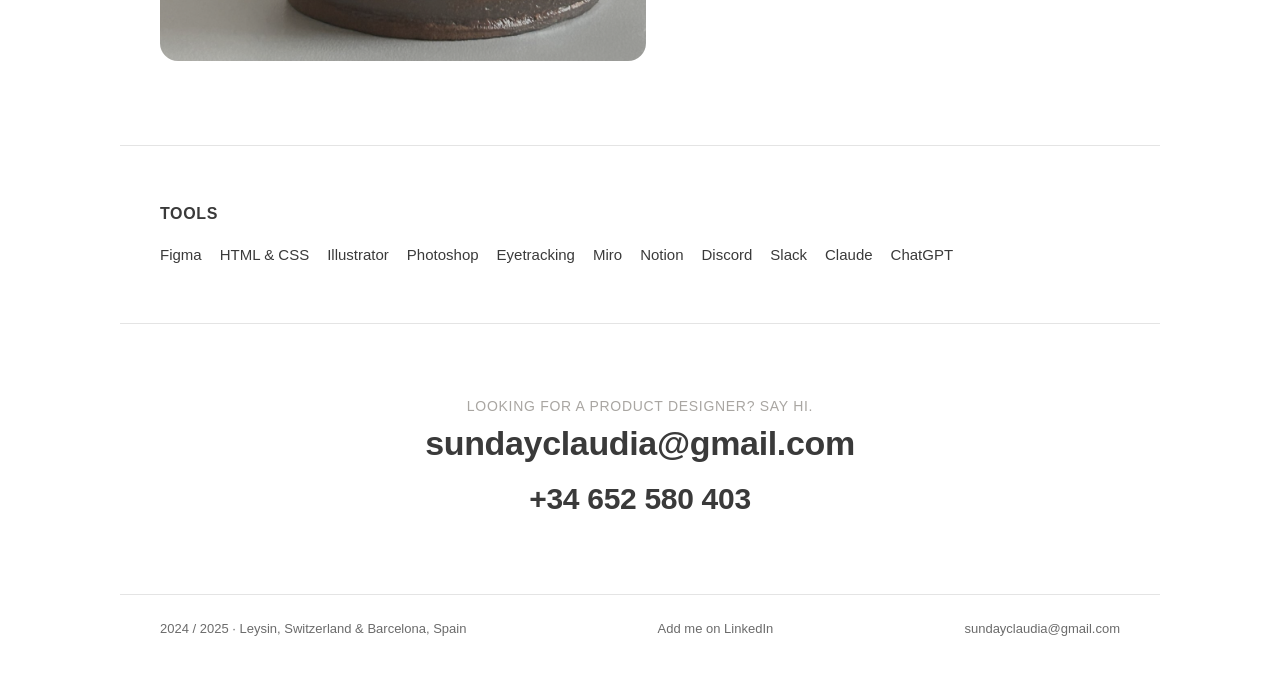
==== commit 1b5d2ab7: "hero copy recuperado" ====
--- a/index.html
+++ b/index.html
@@ -53,11 +53,14 @@
 
     <section class="hero">
         <h1>
-            <span class="muted" data-i18n="heroIm">I'm</span> <strong>Claudia Sunday</strong> <img src="persona.svg" alt="" class="icon-img">
-            <span class="muted" data-i18n="heroA">a</span> <strong data-i18n="heroProductDesigner">product designer</strong>
-            <span class="muted" data-i18n="heroAnd">and</span> <strong data-i18n="heroMuchMore">much more</strong> <img src="LOGO.svg" alt="" class="icon-img">.
-            <span class="muted" data-i18n="heroLocatedIn">Located in</span> <strong>BCN</strong> <img src="barcelona.svg" alt="" class="icon-img">
+            <span class="muted" data-i18n="heroGreeting">Hi! I'm</span> <strong>Claudia Sunday</strong> <img src="LOGO.svg" alt="" class="icon-img">
+            <strong data-i18n="heroProductDesigner">product designer</strong> <img src="persona.svg" alt="" class="icon-img">
         </h1>
+
+        <p class="heroFindMe">
+            <span class="muted" data-i18n="heroAskQuestions">I ask questions before building screens.</span>
+            <span class="muted" data-i18n="heroFindMe">Find me in</span> <strong>BCN</strong> <img src="barcelona.svg" alt="" class="icon-img">
+        </p>
 
         <p class="heroTagline"><span data-i18n="heroTagline">I design digital products where user needs, business goals and technology meet.</span> <span class="dotsep">UX/UI · Product Design · Design Systems · Research</span></p>
 
@@ -241,8 +244,8 @@
 
             var pageDict = {
                 en: {
-                    heroIm: "I'm", heroA: "a", heroAnd: "and", heroMuchMore: "much more",
-                    heroProductDesigner: "product designer", heroLocatedIn: "Located in",
+                    heroGreeting: "Hi! I'm", heroProductDesigner: "product designer",
+                    heroAskQuestions: "I ask questions before building screens.", heroFindMe: "Find me in",
                     heroTagline: "I design digital products where user needs, business goals and technology meet.",
                     ctaWork: "View my work", ctaCV: "View CV",
                     bio1: "<strong>My latest experience at Dogfy Diet highlights my versatility:</strong> I've designed both customer-facing products (the mobile App and client area) and internal business tools (the sales team CRM). My approach combines data-driven decisions via A/B testing with technical rigor — maintaining robust Design Systems and collaborating closely with IT and Marketing to ensure flawless product implementation.",
@@ -270,8 +273,8 @@
                     afinmesImg: "afinmes-card-en.png"
                 },
                 es: {
-                    heroIm: "Soy", heroA: "una", heroAnd: "y", heroMuchMore: "mucho más",
-                    heroProductDesigner: "product designer", heroLocatedIn: "Ubicada en",
+                    heroGreeting: "¡Hola! Soy", heroProductDesigner: "product designer",
+                    heroAskQuestions: "Hago preguntas antes de hacer pantallas.", heroFindMe: "Encuéntrame en",
                     heroTagline: "Diseño productos digitales donde se encuentran las necesidades del usuario, los objetivos de negocio y la tecnología.",
                     ctaWork: "Ver mi trabajo", ctaCV: "Ver CV",
                     bio1: "<strong>Mi última experiencia en Dogfy Diet muestra mi versatilidad:</strong> he diseñado tanto productos de cara al cliente (la App y el área de cliente) como herramientas internas de negocio (el CRM del equipo de ventas). Mi enfoque combina decisiones basadas en datos mediante A/B testing con rigor técnico — manteniendo Design Systems robustos y colaborando estrechamente con IT y Marketing para asegurar una implementación impecable.",
@@ -299,8 +302,8 @@
                     afinmesImg: "afinmes-card-es.png"
                 },
                 ca: {
-                    heroIm: "Sóc", heroA: "una", heroAnd: "i", heroMuchMore: "molt més",
-                    heroProductDesigner: "product designer", heroLocatedIn: "Ubicada a",
+                    heroGreeting: "Hola! Sóc", heroProductDesigner: "product designer",
+                    heroAskQuestions: "Faig preguntes abans de fer pantalles.", heroFindMe: "Troba'm a",
                     heroTagline: "Dissenyo productes digitals on es troben les necessitats de l'usuari, els objectius de negoci i la tecnologia.",
                     ctaWork: "Veure la meva feina", ctaCV: "Veure CV",
                     bio1: "<strong>La meva última experiència a Dogfy Diet mostra la meva versatilitat:</strong> he dissenyat tant productes de cara al client (l'App i l'àrea de client) com eines internes de negoci (el CRM de l'equip de vendes). El meu enfocament combina decisions basades en dades mitjançant A/B testing amb rigor tècnic — mantenint Design Systems robustos i col·laborant estretament amb IT i Marketing per assegurar una implementació impecable.",
--- a/stylesheet.css
+++ b/stylesheet.css
@@ -102,7 +102,7 @@
     padding-bottom: 40px;
 }
 .hero h1 {
-    font-size: clamp(38px, 5.6vw, 78px);
+    font-size: clamp(32px, 8.5vw, 81px);
     line-height: 1.08;
     letter-spacing: -0.03em;
     margin-bottom: 40px;
@@ -113,7 +113,22 @@
 .hero h1 .muted { color: #A9A6A2; font-weight: 800; }
 .hero h1 .icon-img { height: 0.9em; width: auto; vertical-align: middle; display: inline-block; }
 .hero p { font-size: 17px; max-width: 68ch; }
+.heroFindMe {
+    font-size: clamp(34px, 9.5vw, 46px) !important;
+    line-height: 1.15;
+    font-weight: 800;
+    color: var(--ink);
+    margin-top: 0;
+    margin-bottom: 16px;
+    max-width: none !important;
+    overflow-wrap: break-word;
+}
+.heroFindMe .muted { color: #A9A6A2 !important; font-weight: 800; }
+.heroFindMe .icon-img { height: 0.9em; width: auto; vertical-align: middle; display: inline-block; }
 .hero p strong { color: var(--ink); }
+@media (max-width: 720px) {
+    .heroFindMe { font-size: 24px !important; }
+}
 
 .btn-pill, .btn-outline {
     display: inline-flex;
@@ -146,6 +161,14 @@
 .ceramics { border-top: 1px solid var(--line); }
 .ceramics h2 { font-size: clamp(26px, 3.4vw, 34px); text-transform: uppercase; }
 .ceramics .sub { margin-top: 6px; font-size: 15px; }
+
+.flowCard { border-radius: 24px; padding: 40px; }
+.flowCard h2 { margin-top: 0; }
+.flowCardBefore { background: #e3e3e3; }
+.flowCardAfter { background: linear-gradient(135deg, #C8EAEA 0%, #EFFFFF 100%); }
+@media (max-width: 720px) {
+    .flowCard { padding: 24px; border-radius: 18px; }
+}
 .ceramicsGrid {
     display: grid;
     grid-template-columns: 1.1fr 1fr;
@@ -633,6 +656,9 @@
 .chorescoreHeroPhone { will-change: transform; }
 .scrollReveal { color: var(--ink); }
 .scrollReveal .srWord { display: inline-block; opacity: .1; will-change: opacity; }
+@media (max-width: 720px) {
+    .chorescoreHeroPhone { max-width: 143%; }
+}
 
 /* CHORESCORE — before/after blocks */
 .beforeAfterBlock { margin-top: 28px; }
@@ -655,7 +681,7 @@
 .flowItem video {
     width: 100%;
     height: auto;
-    display: block;
+    display: none;
     border-radius: 16px;
     background: #111;
 }
@@ -758,6 +784,31 @@
     }
 }
 
+/* 9GRUP — hero image at the very top, transparent nav over it */
+body.navOverlay .navbar {
+    position: fixed;
+    left: 0;
+    right: 0;
+    background: transparent;
+    transition: background .3s ease, box-shadow .3s ease;
+}
+body.navOverlay .navbar.scrolled,
+body.navOverlay .navbar:has(.navActions.open) { background: var(--bg); }
+.fullBleedImgWrap.heroTop { padding-top: 140px; }
+@media (max-width: 720px) {
+    .fullBleedImgWrap.heroTop {
+        height: auto;
+        min-height: 75vh;
+        min-height: 75svh;
+        padding: 110px 0 32px;
+    }
+    .fullBleedImgWrap.heroTop .fullBleedImg {
+        width: 170%;
+        max-width: none;
+        flex-shrink: 0;
+    }
+}
+
 /* Full-screen image viewer (lightbox) with tap-to-zoom */
 .imgViewerOverlay {
     display: none;
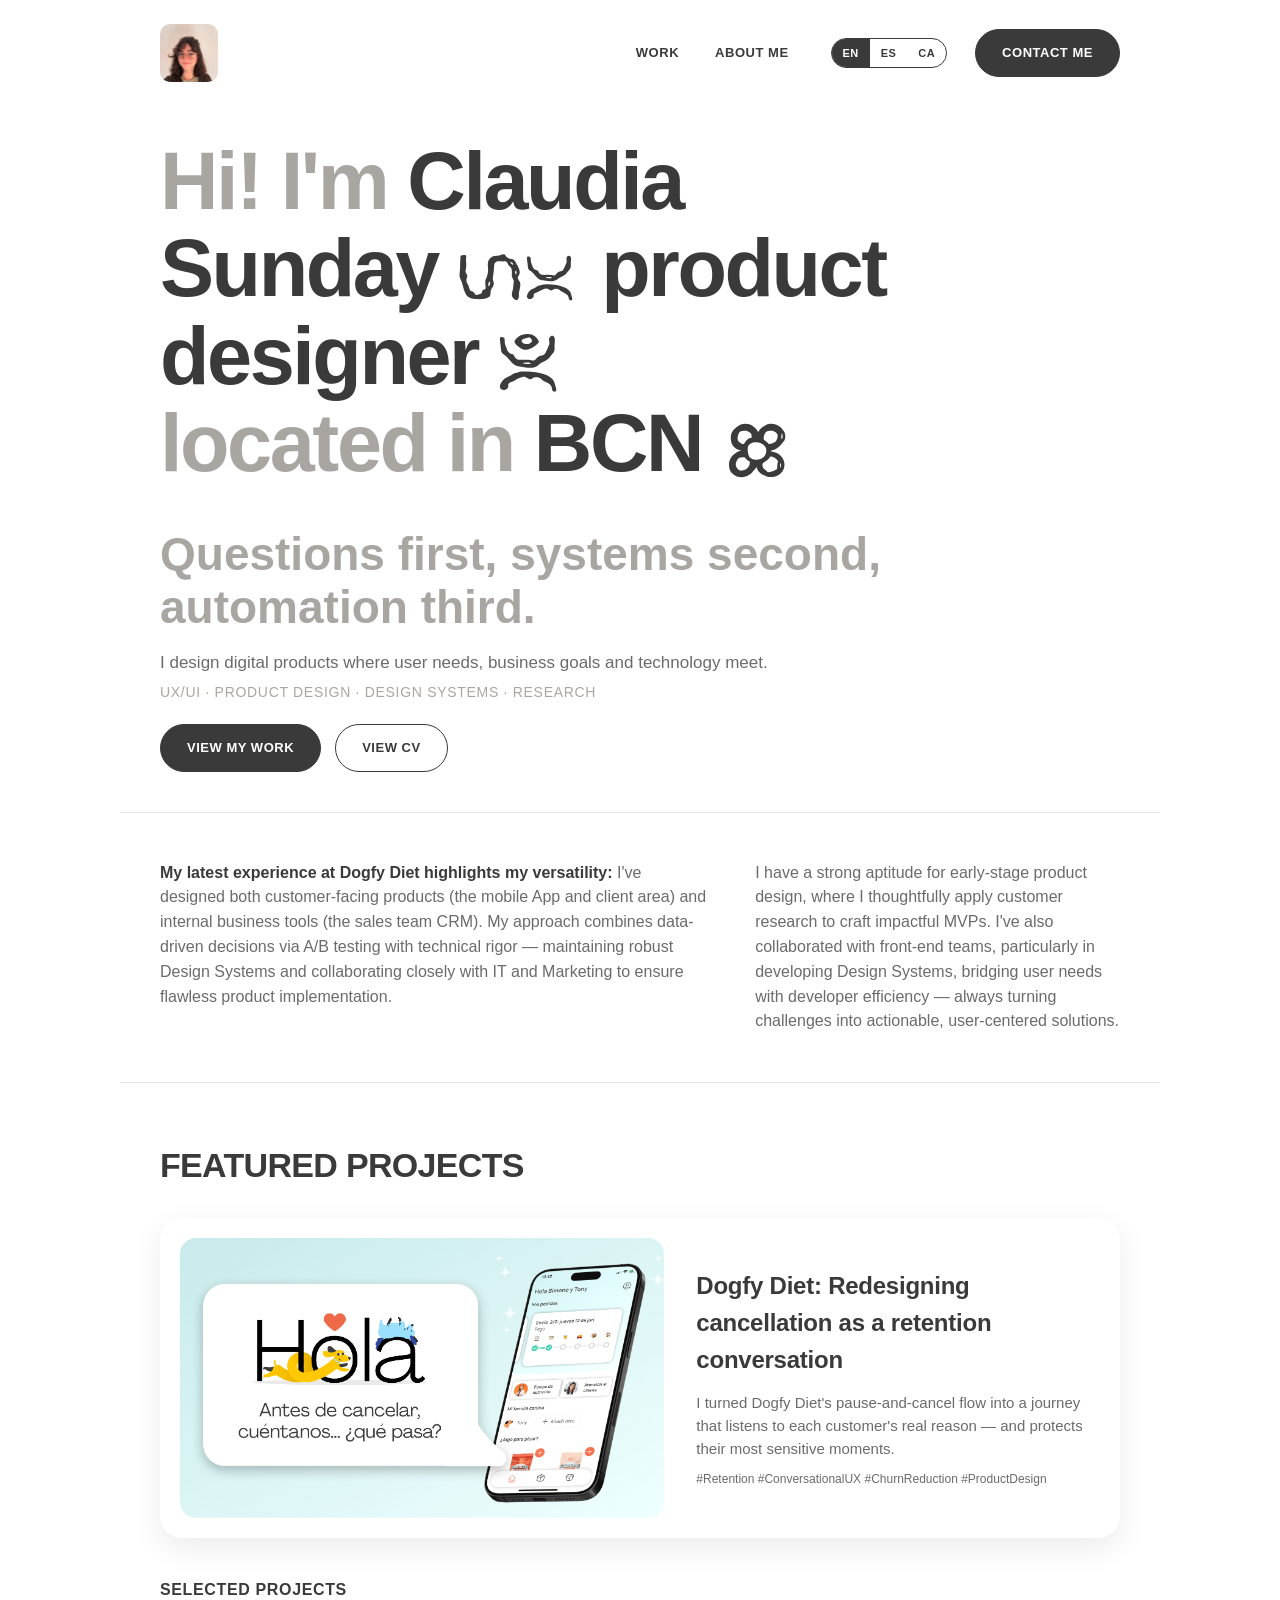
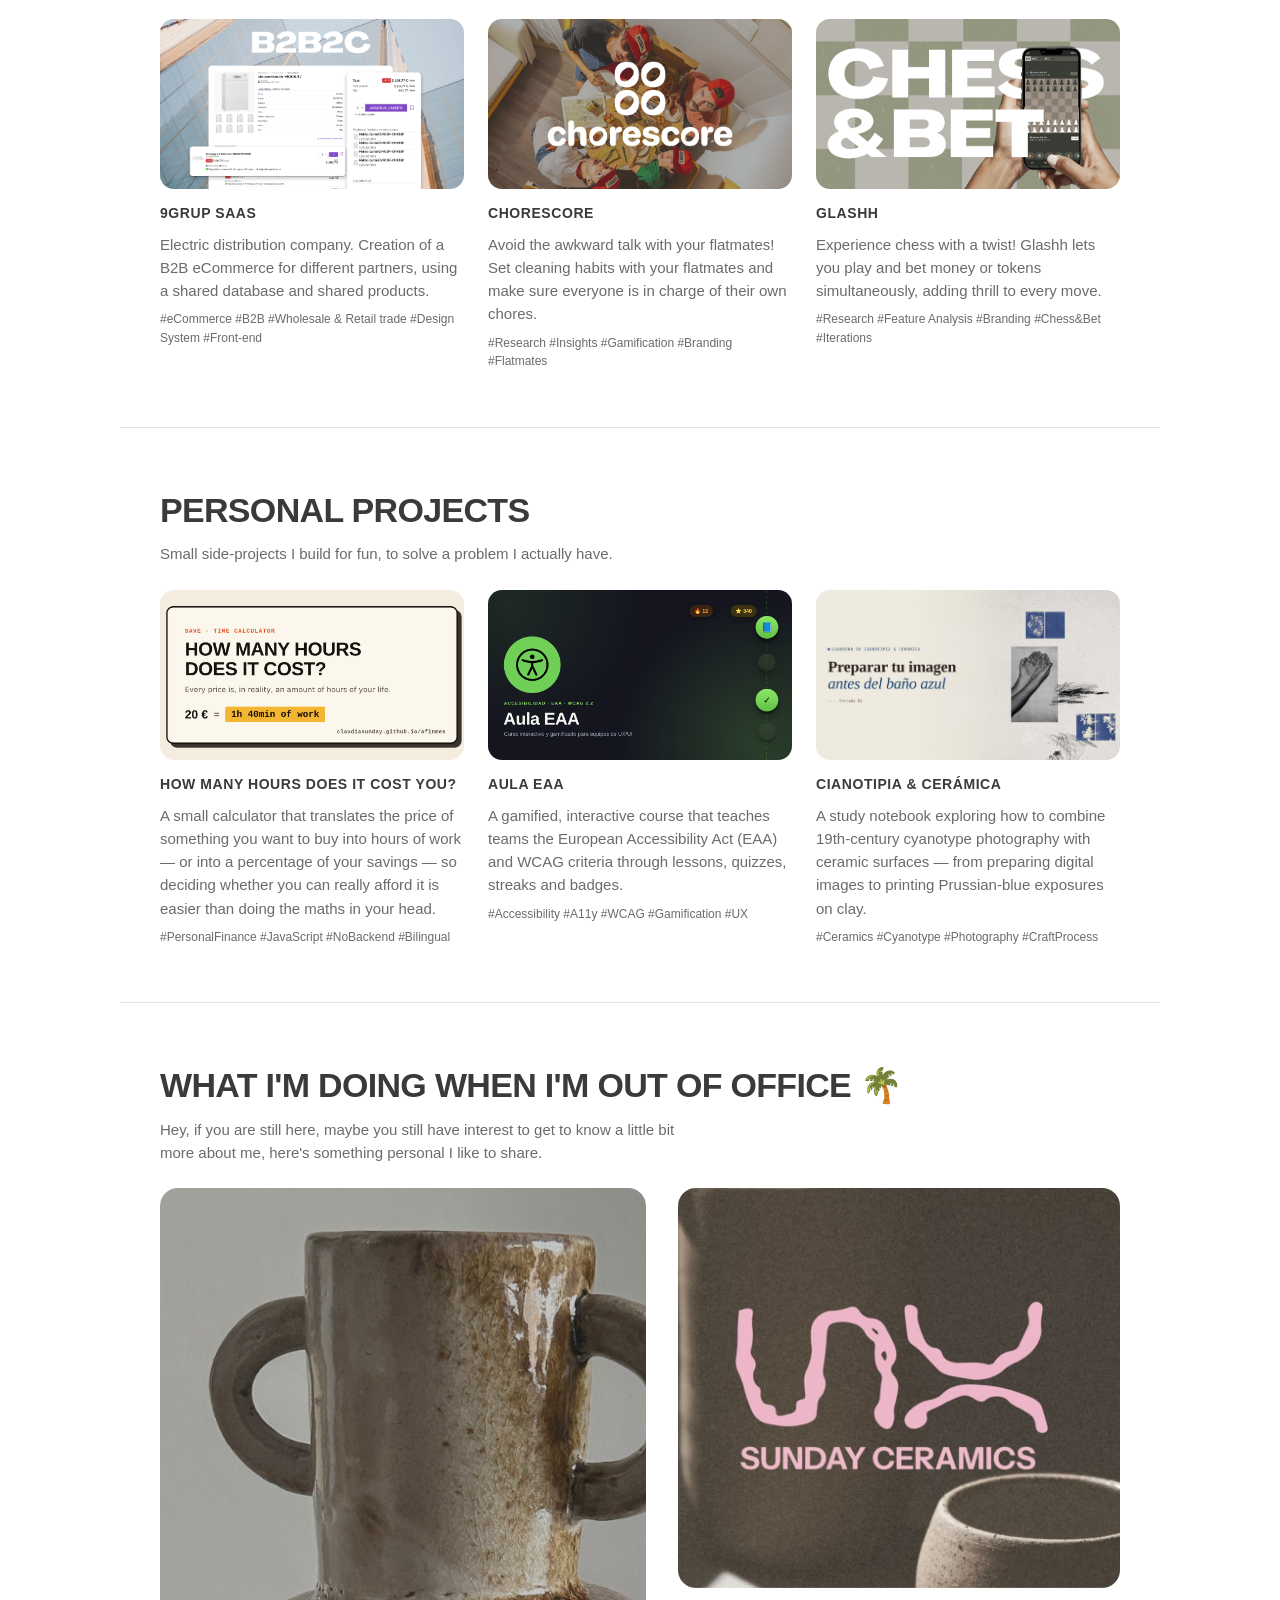
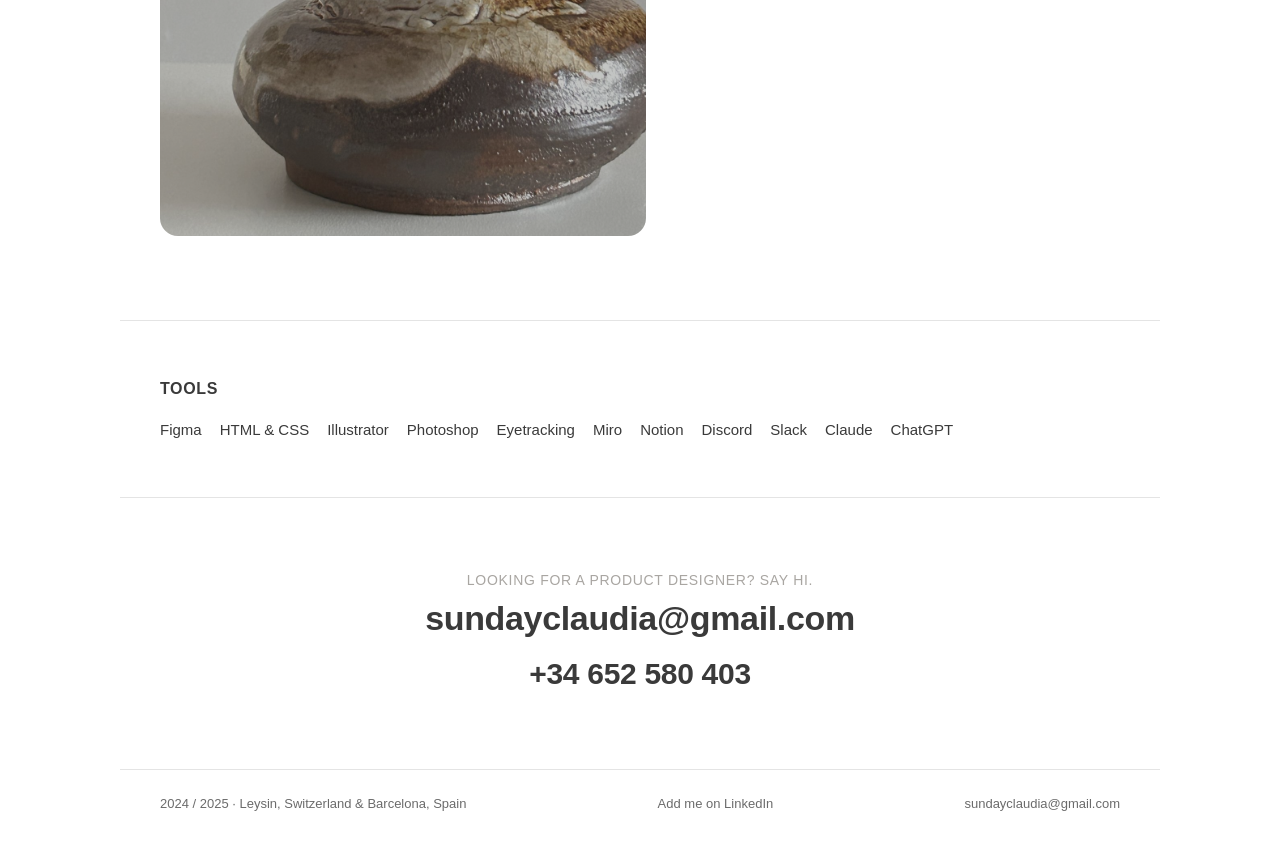
==== commit 60315099: "hero con automatizacion" ====
--- a/index.html
+++ b/index.html
@@ -53,13 +53,13 @@
 
     <section class="hero">
         <h1>
-            <span class="muted" data-i18n="heroGreeting">Hi! I'm</span> <strong>Claudia Sunday</strong> <img src="LOGO.svg" alt="" class="icon-img">
-            <strong data-i18n="heroProductDesigner">product designer</strong> <img src="persona.svg" alt="" class="icon-img">
+            <span class="muted" data-i18n="heroGreeting">Hi! I'm</span> <strong>Claudia <span class="keepTogether">Sunday <img src="LOGO.svg" alt="" class="icon-img"></span></strong>
+            <strong>product <span class="keepTogether">designer <img src="persona.svg" alt="" class="icon-img"></span></strong>
+            <span class="keepTogether"><span class="muted" data-i18n="heroFindMe">located in</span> <strong>BCN</strong> <img src="barcelona.svg" alt="" class="icon-img"></span>
         </h1>
 
         <p class="heroFindMe">
-            <span class="muted" data-i18n="heroAskQuestions">I ask questions before building screens.</span>
-            <span class="muted" data-i18n="heroFindMe">Find me in</span> <strong>BCN</strong> <img src="barcelona.svg" alt="" class="icon-img">
+            <span class="muted" data-i18n="heroAskQuestions">Questions first, systems second, automation third.</span>
         </p>
 
         <p class="heroTagline"><span data-i18n="heroTagline">I design digital products where user needs, business goals and technology meet.</span> <span class="dotsep">UX/UI · Product Design · Design Systems · Research</span></p>
@@ -245,7 +245,7 @@
             var pageDict = {
                 en: {
                     heroGreeting: "Hi! I'm", heroProductDesigner: "product designer",
-                    heroAskQuestions: "I ask questions before building screens.", heroFindMe: "Find me in",
+                    heroAskQuestions: "Questions first, systems second, automation third.", heroFindMe: "located in",
                     heroTagline: "I design digital products where user needs, business goals and technology meet.",
                     ctaWork: "View my work", ctaCV: "View CV",
                     bio1: "<strong>My latest experience at Dogfy Diet highlights my versatility:</strong> I've designed both customer-facing products (the mobile App and client area) and internal business tools (the sales team CRM). My approach combines data-driven decisions via A/B testing with technical rigor — maintaining robust Design Systems and collaborating closely with IT and Marketing to ensure flawless product implementation.",
@@ -274,7 +274,7 @@
                 },
                 es: {
                     heroGreeting: "¡Hola! Soy", heroProductDesigner: "product designer",
-                    heroAskQuestions: "Hago preguntas antes de hacer pantallas.", heroFindMe: "Encuéntrame en",
+                    heroAskQuestions: "Preguntas primero, sistemas después, automatización al final.", heroFindMe: "en",
                     heroTagline: "Diseño productos digitales donde se encuentran las necesidades del usuario, los objetivos de negocio y la tecnología.",
                     ctaWork: "Ver mi trabajo", ctaCV: "Ver CV",
                     bio1: "<strong>Mi última experiencia en Dogfy Diet muestra mi versatilidad:</strong> he diseñado tanto productos de cara al cliente (la App y el área de cliente) como herramientas internas de negocio (el CRM del equipo de ventas). Mi enfoque combina decisiones basadas en datos mediante A/B testing con rigor técnico — manteniendo Design Systems robustos y colaborando estrechamente con IT y Marketing para asegurar una implementación impecable.",
@@ -303,7 +303,7 @@
                 },
                 ca: {
                     heroGreeting: "Hola! Sóc", heroProductDesigner: "product designer",
-                    heroAskQuestions: "Faig preguntes abans de fer pantalles.", heroFindMe: "Troba'm a",
+                    heroAskQuestions: "Preguntes primer, sistemes després, automatització al final.", heroFindMe: "a",
                     heroTagline: "Dissenyo productes digitals on es troben les necessitats de l'usuari, els objectius de negoci i la tecnologia.",
                     ctaWork: "Veure la meva feina", ctaCV: "Veure CV",
                     bio1: "<strong>La meva última experiència a Dogfy Diet mostra la meva versatilitat:</strong> he dissenyat tant productes de cara al client (l'App i l'àrea de client) com eines internes de negoci (el CRM de l'equip de vendes). El meu enfocament combina decisions basades en dades mitjançant A/B testing amb rigor tècnic — mantenint Design Systems robustos i col·laborant estretament amb IT i Marketing per assegurar una implementació impecable.",
--- a/stylesheet.css
+++ b/stylesheet.css
@@ -112,6 +112,7 @@
 }
 .hero h1 .muted { color: #A9A6A2; font-weight: 800; }
 .hero h1 .icon-img { height: 0.9em; width: auto; vertical-align: middle; display: inline-block; }
+.hero h1 .keepTogether { white-space: nowrap; } /* palabra + icono nunca se separan */
 .hero p { font-size: 17px; max-width: 68ch; }
 .heroFindMe {
     font-size: clamp(34px, 9.5vw, 46px) !important;
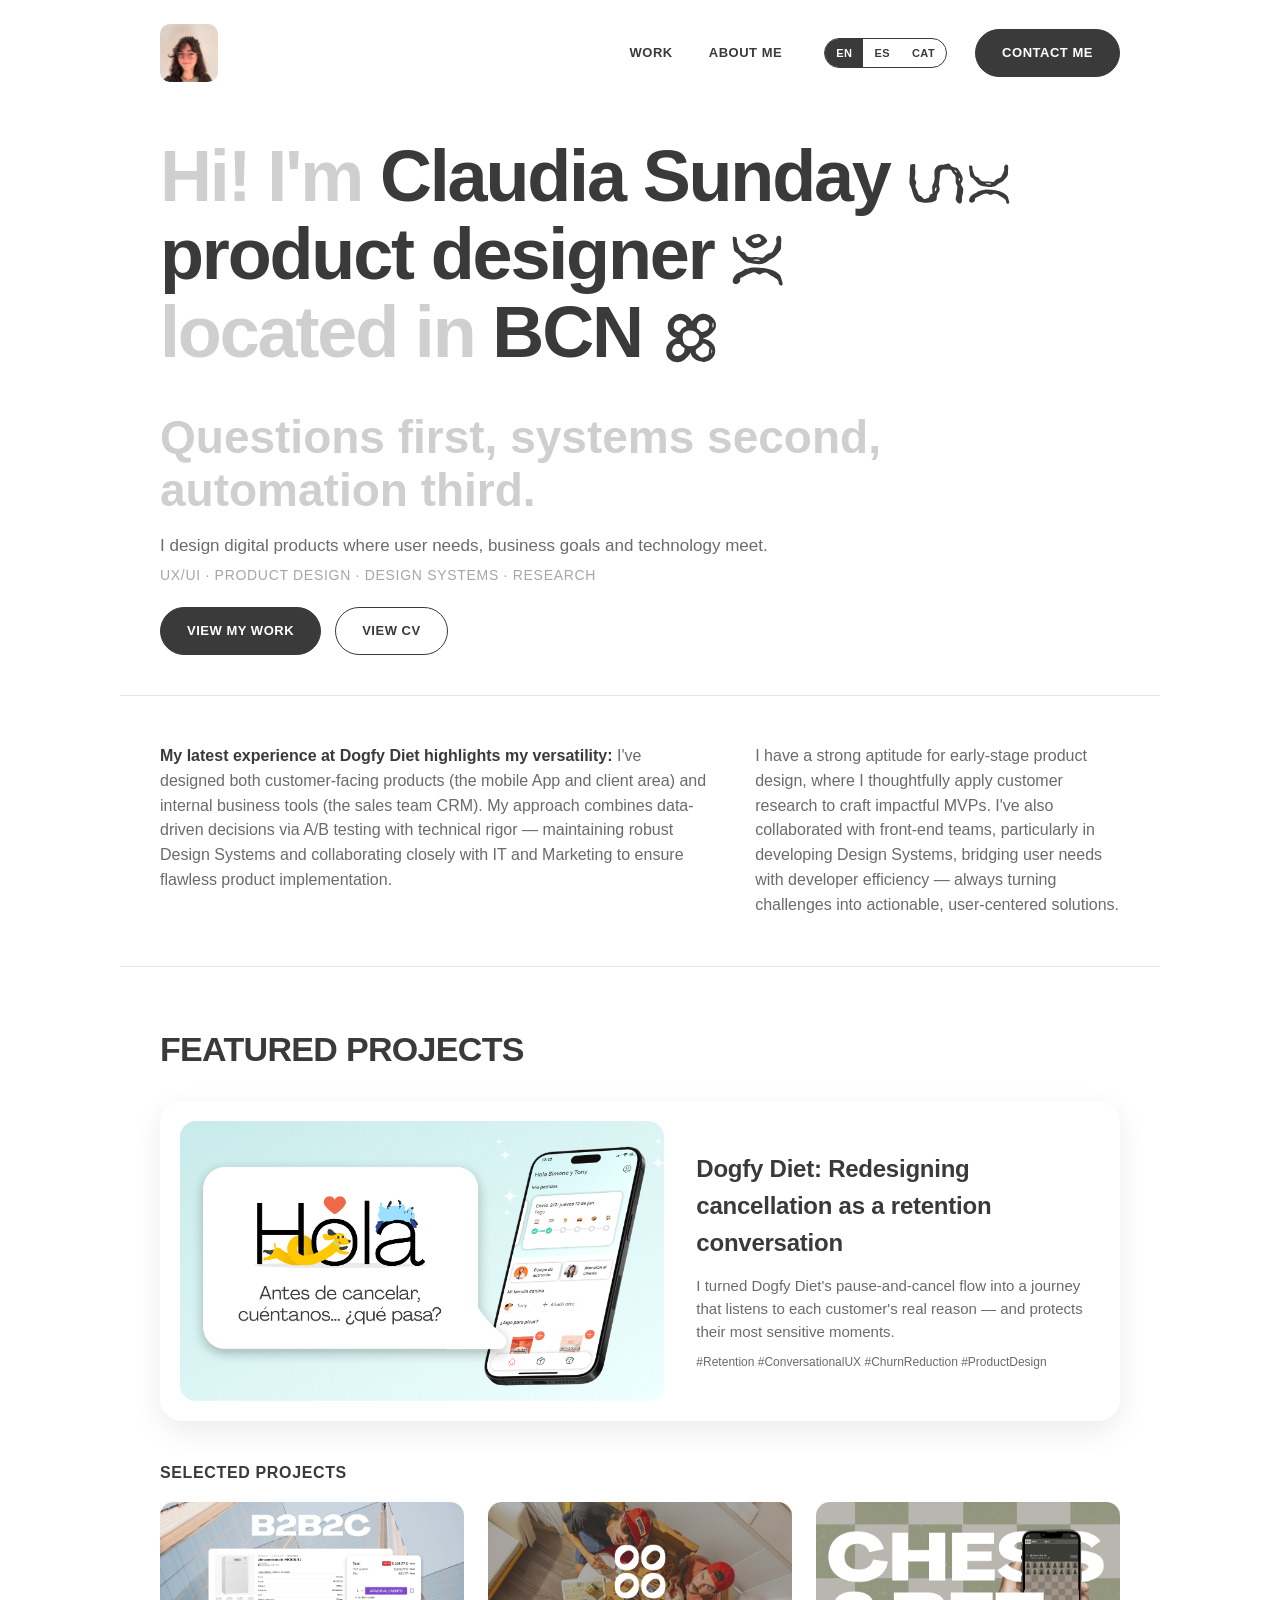
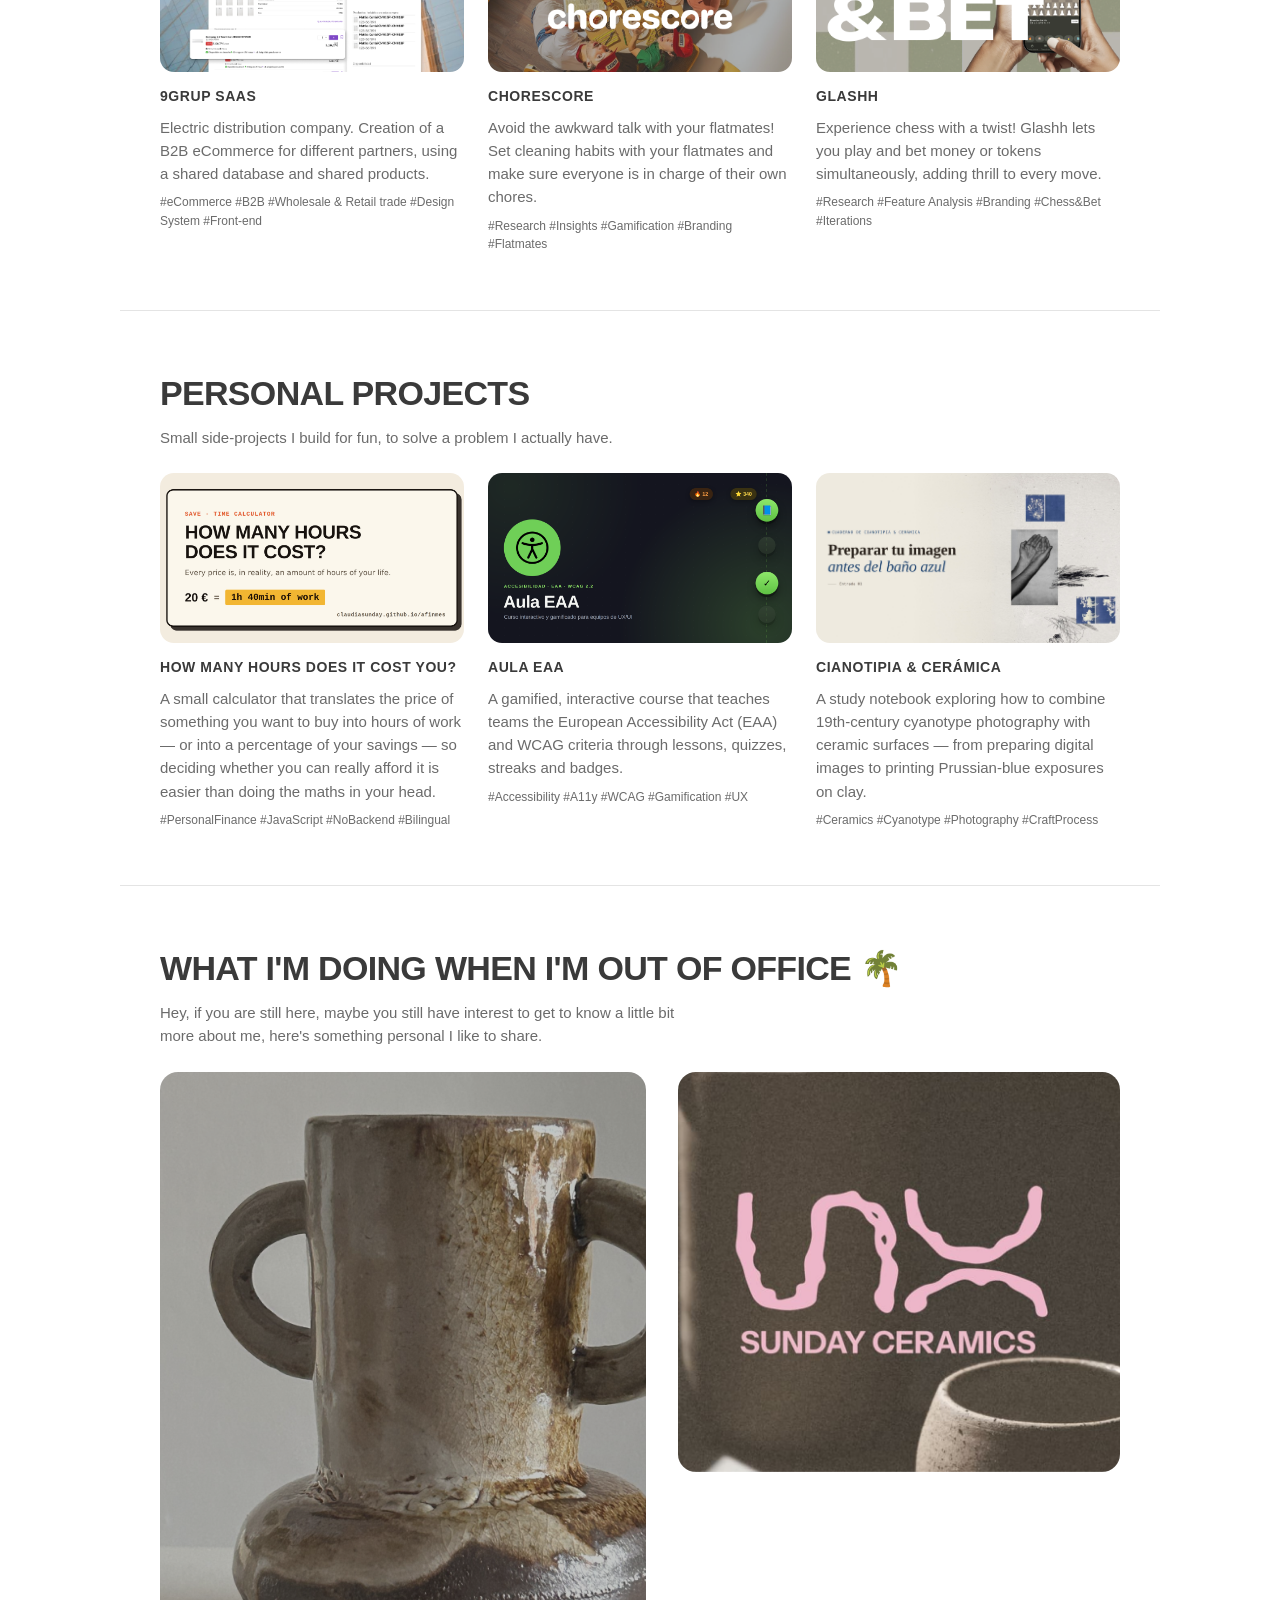
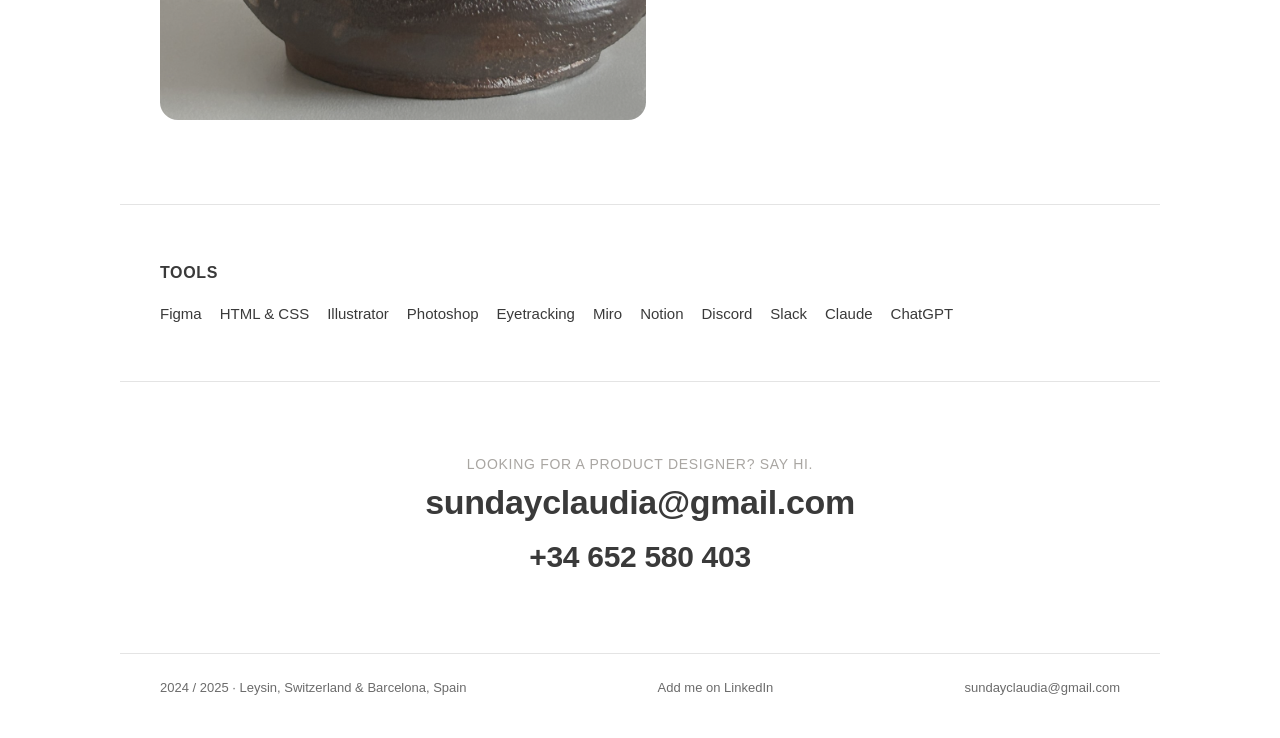
==== commit a8f49dc9: "hero con automatizacion" ====
--- a/index.html
+++ b/index.html
@@ -42,9 +42,9 @@
                     <li><a href="about.html" data-i18n="navAbout">About me</a></li>
                 </ul>
                 <div class="langToggle" role="group" aria-label="Language">
-                    <button type="button" data-setlang="en">EN</button>
-                    <button type="button" data-setlang="es">ES</button>
-                    <button type="button" data-setlang="ca">CA</button>
+                    <button type="button" data-setlang="en"><span class="langFull" data-i18n="langNameEn">English</span><span class="langShort">EN</span></button>
+                    <button type="button" data-setlang="es"><span class="langFull" data-i18n="langNameEs">Spanish</span><span class="langShort">ES</span></button>
+                    <button type="button" data-setlang="ca"><span class="langFull" data-i18n="langNameCa">Catalan</span><span class="langShort">CAT</span></button>
                 </div>
                 <a href="mailto:sundayclaudia@gmail.com" class="btn-pill nav-cta" data-i18n="navContact">Contact me</a>
             </div>
--- a/stylesheet.css
+++ b/stylesheet.css
@@ -95,6 +95,8 @@
 }
 .langToggle button.active { background: var(--ink); color: #fff; }
 .langToggle button:not(.active):hover { background: #F5F4F1; }
+.langToggle .langFull { display: none; }
+.langToggle .langShort { display: inline; }
 
 /* HERO */
 .hero {
@@ -102,7 +104,7 @@
     padding-bottom: 40px;
 }
 .hero h1 {
-    font-size: clamp(32px, 8.5vw, 81px);
+    font-size: clamp(32px, 8.5vw, 72px);
     line-height: 1.08;
     letter-spacing: -0.03em;
     margin-bottom: 40px;
@@ -110,7 +112,7 @@
     font-weight: 800;
     color: var(--ink);
 }
-.hero h1 .muted { color: #A9A6A2; font-weight: 800; }
+.hero h1 .muted { color: #cfcfcf; font-weight: 800; }
 .hero h1 .icon-img { height: 0.9em; width: auto; vertical-align: middle; display: inline-block; }
 .hero h1 .keepTogether { white-space: nowrap; } /* palabra + icono nunca se separan */
 .hero p { font-size: 17px; max-width: 68ch; }
@@ -124,7 +126,8 @@
     max-width: none !important;
     overflow-wrap: break-word;
 }
-.heroFindMe .muted { color: #A9A6A2 !important; font-weight: 800; }
+.heroFindMe .muted { color: var(--muted) !important; font-weight: 800; }
+.heroFindMe .muted[data-i18n="heroAskQuestions"] { color: #cfcfcf !important; }
 .heroFindMe .icon-img { height: 0.9em; width: auto; vertical-align: middle; display: inline-block; }
 .hero p strong { color: var(--ink); }
 @media (max-width: 720px) {
@@ -751,7 +754,26 @@
         width: 100%;
     }
     .navActions ul a { padding: 6px 0; font-size: 15px; }
-    .langToggle { margin: 2px 0; }
+    .langToggle {
+        border: none;
+        border-radius: 0;
+        overflow: visible;
+        gap: 16px;
+        margin: 4px 0 24px;
+    }
+    .langToggle button {
+        background: none;
+        padding: 4px 0;
+        font-size: 14px;
+        color: var(--muted);
+        text-decoration: underline;
+        text-decoration-color: transparent;
+        text-underline-offset: 3px;
+    }
+    .langToggle button.active { background: none; color: var(--ink); text-decoration-color: var(--ink); }
+    .langToggle button:not(.active):hover { background: none; color: var(--ink); text-decoration-color: var(--ink); }
+    .langToggle .langFull { display: inline; }
+    .langToggle .langShort { display: none; }
     .nav-cta { width: 100%; text-align: center; }
 }
 
@@ -1117,3 +1139,17 @@
 @media (prefers-reduced-motion: reduce) {
     .revealOnScroll { opacity: 1; transform: none; transition: none; }
 }
+
+/* Embedded video (YouTube) */
+.videoEmbed { position: relative; width: 100%; aspect-ratio: 16 / 9; margin-top: 20px; border-radius: 18px; overflow: hidden; background: #000; }
+.videoEmbed iframe { position: absolute; inset: 0; width: 100%; height: 100%; border: 0; }
+
+/* Before / After toggle (dogfy) */
+.baToggle { display: flex; gap: 10px; margin-bottom: 20px; }
+.videoFacade { position: absolute; inset: 0; display: block; cursor: pointer; }
+.videoFacade img { width: 100%; height: 100%; object-fit: cover; display: block; transition: opacity .2s; }
+.videoFacade:hover img { opacity: .85; }
+.videoPlay { position: absolute; left: 50%; top: 50%; width: 76px; height: 76px; margin: -38px 0 0 -38px; border-radius: 50%; background: var(--ink); transition: transform .2s; }
+.videoPlay::after { content: ""; position: absolute; left: 31px; top: 24px; border-style: solid; border-width: 14px 0 14px 22px; border-color: transparent transparent transparent #fff; }
+.videoFacade:hover .videoPlay { transform: scale(1.08); }
+@media (max-width: 720px) { .videoPlay { width: 60px; height: 60px; margin: -30px 0 0 -30px; } .videoPlay::after { left: 24px; top: 18px; border-width: 12px 0 12px 19px; } }
